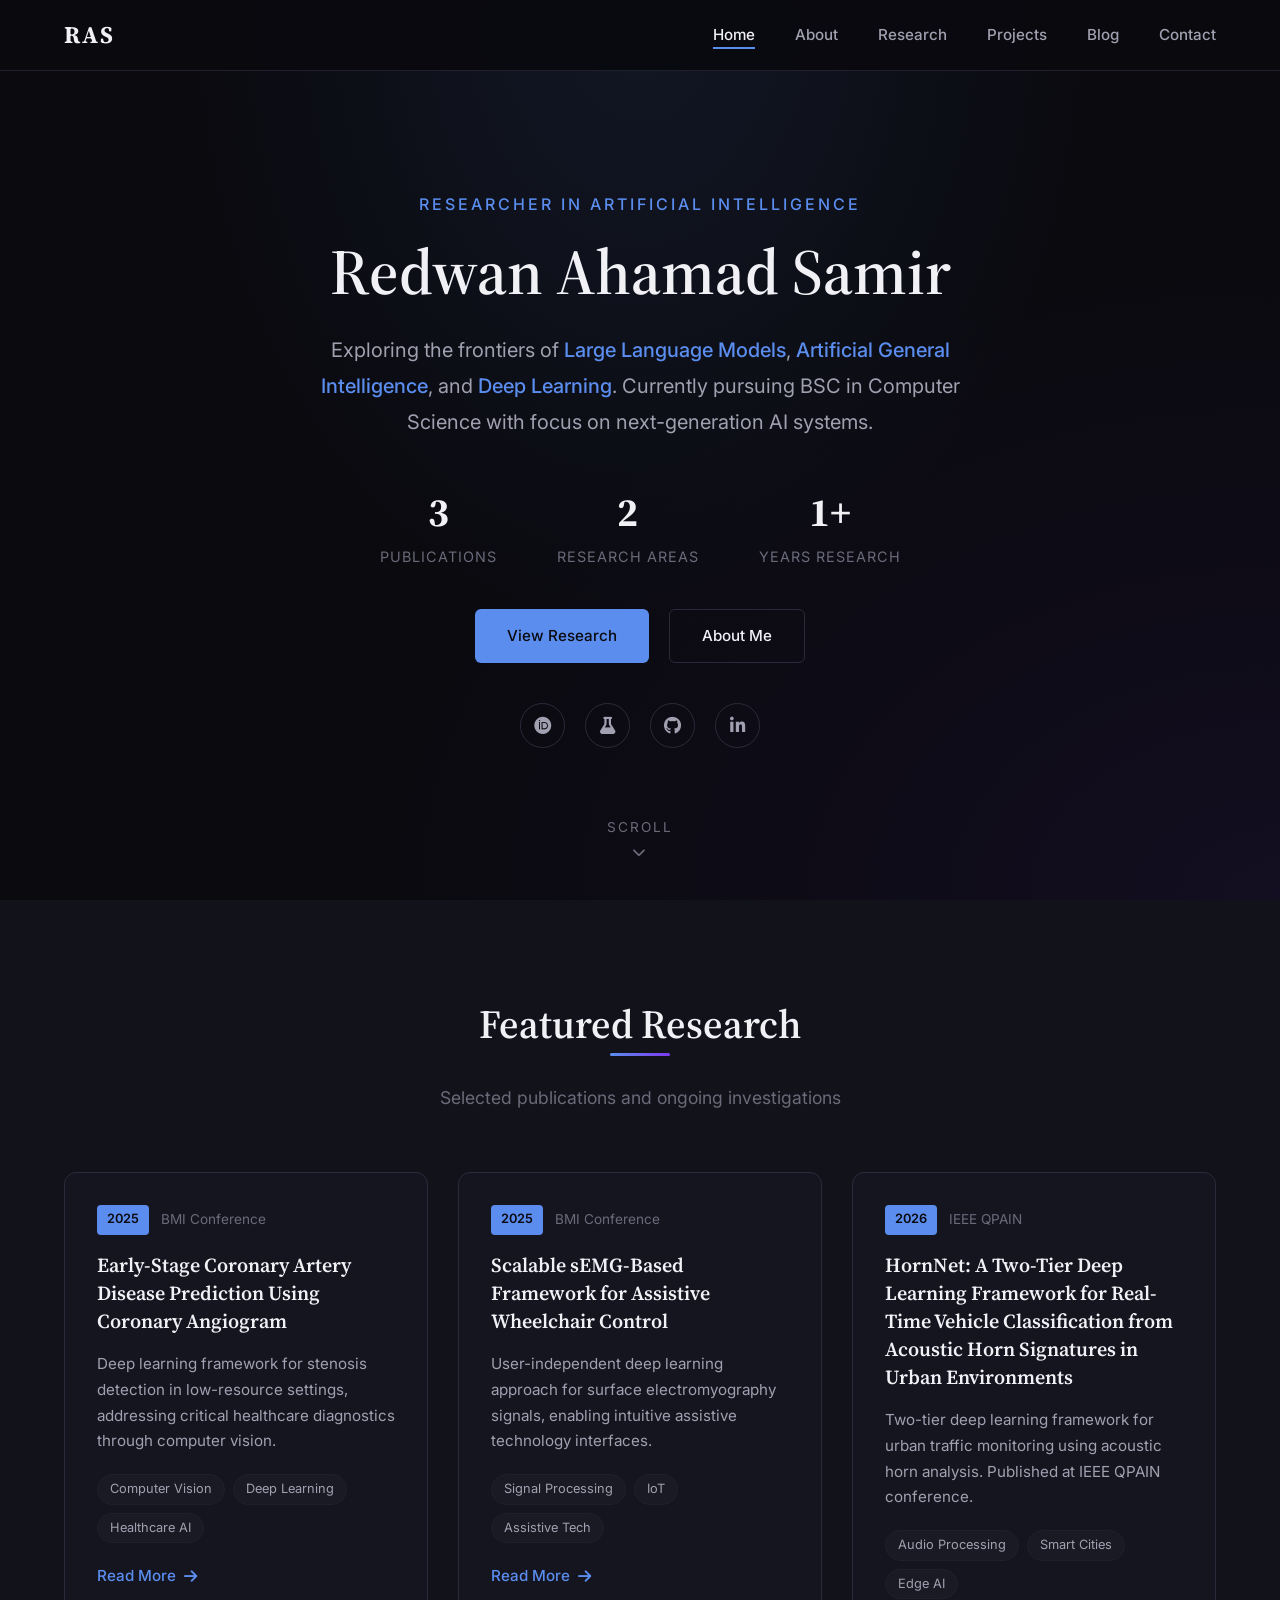
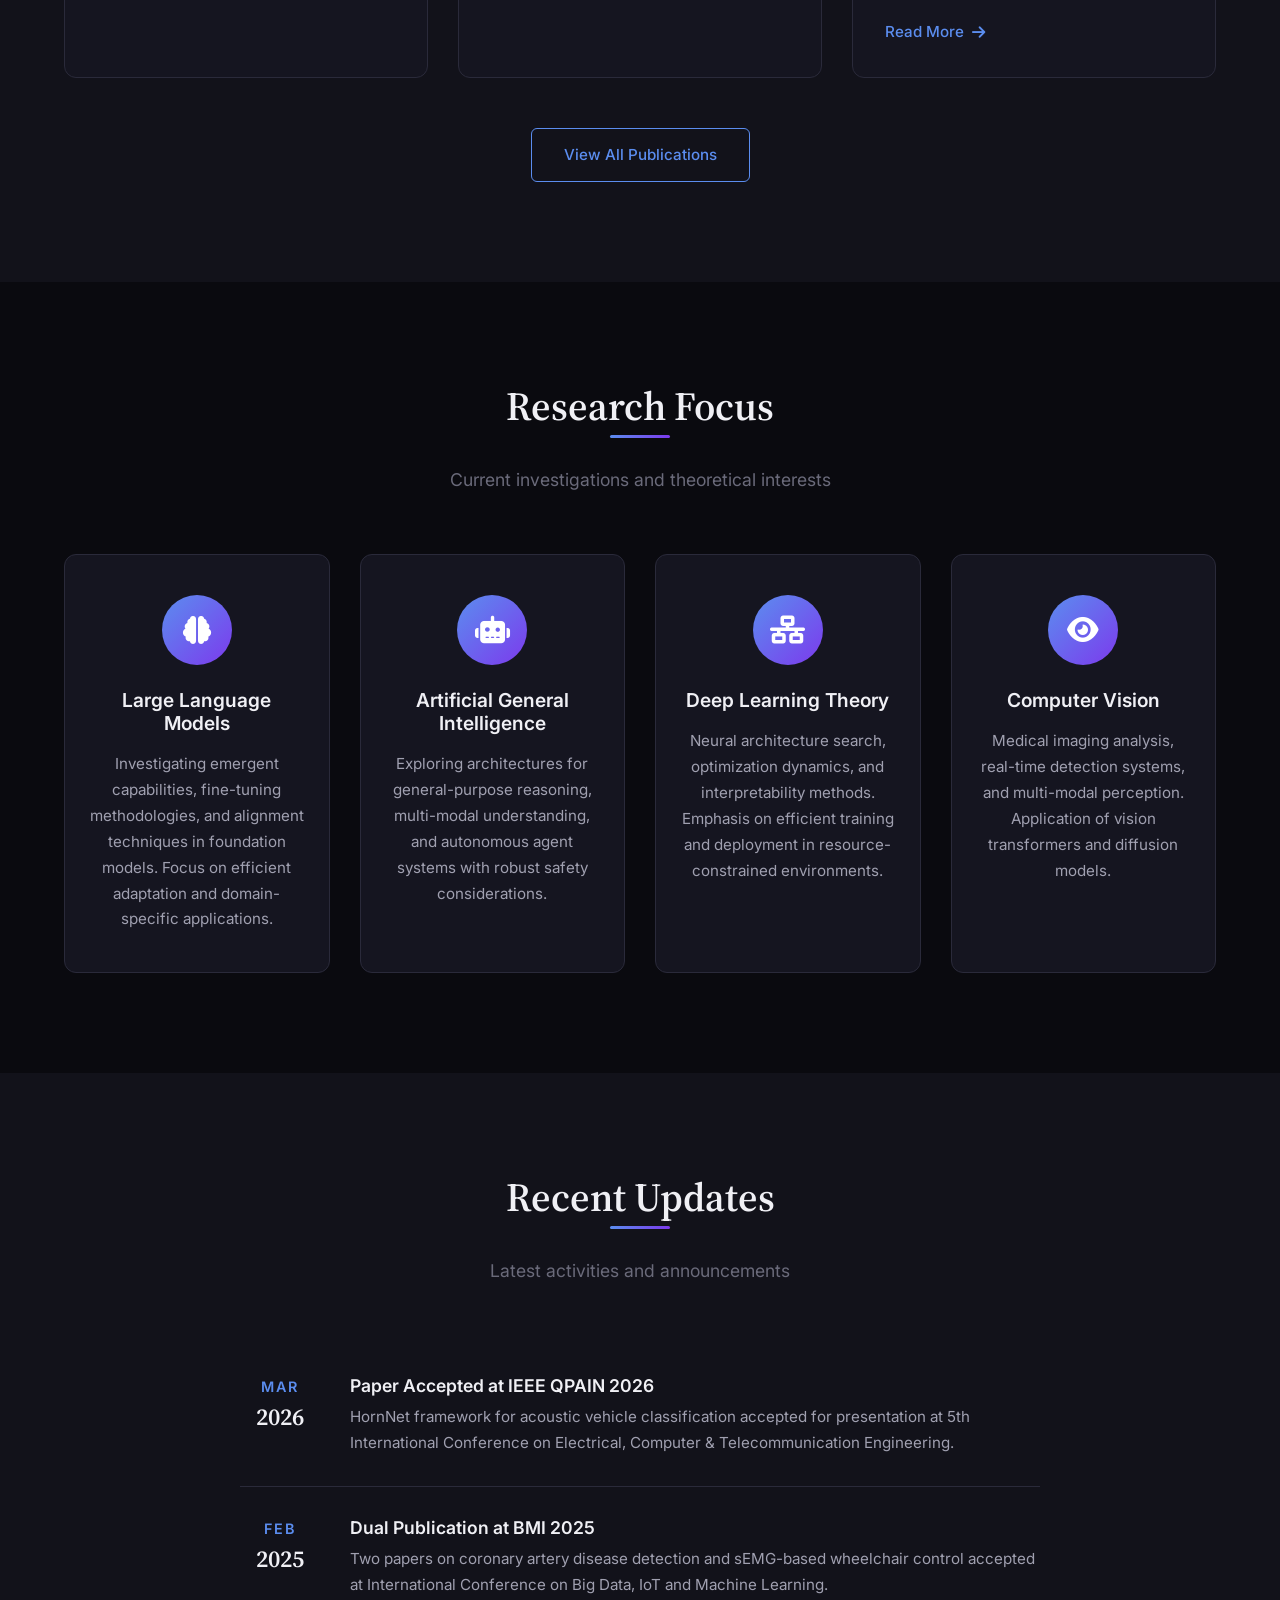
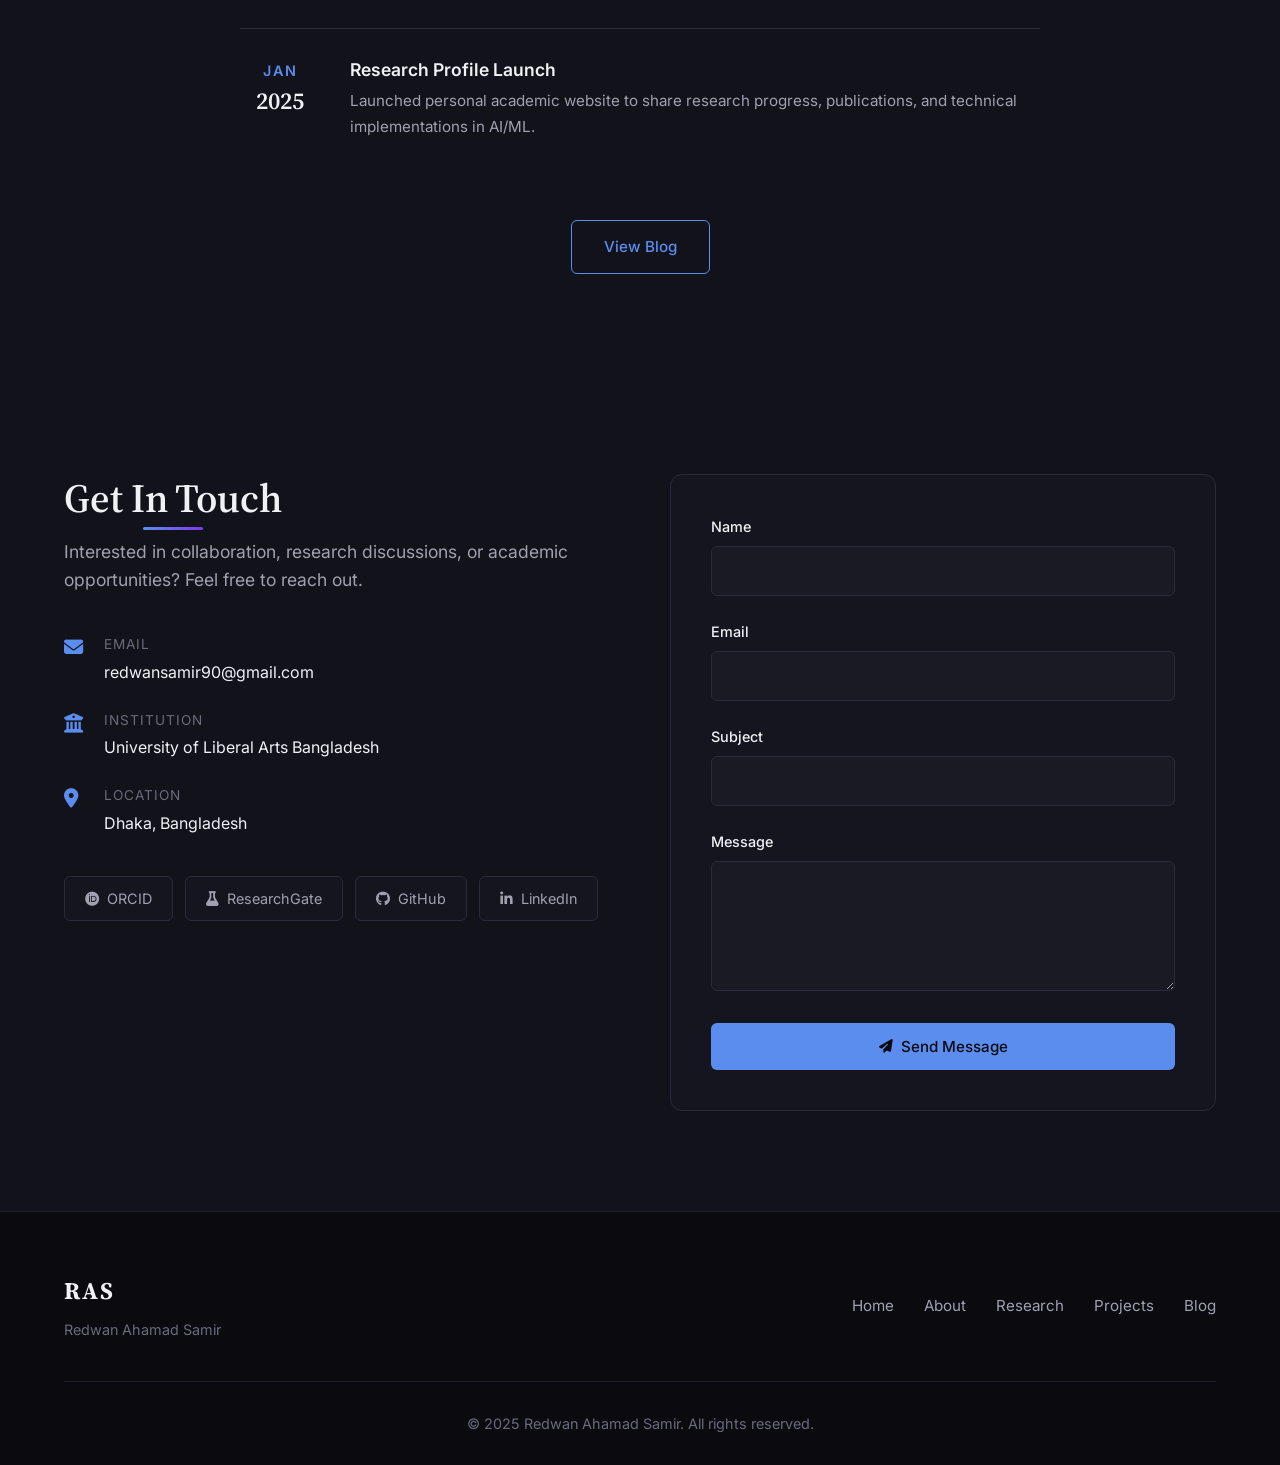
==== index.html @ 5f63c1f9 "Initial website upload" ====
<!DOCTYPE html>
<html lang="en">
<head>
    <meta charset="UTF-8">
    <meta name="viewport" content="width=device-width, initial-scale=1.0">
    <title>Redwan Ahamad Samir | AI Researcher</title>
    <meta name="description" content="Redwan Ahamad Samir - Researcher in LLMs, AGI, and Deep Learning. BSC CSE Student exploring the frontiers of artificial intelligence.">
    <link rel="stylesheet" href="css/styles.css">
    <link rel="preconnect" href="https://fonts.googleapis.com">
    <link rel="preconnect" href="https://fonts.gstatic.com" crossorigin>
    <link href="https://fonts.googleapis.com/css2?family=Inter:wght@300;400;500;600;700&family=Source+Serif+4:ital,wght@0,400;0,600;1,400&display=swap" rel="stylesheet">
    <link rel="stylesheet" href="https://cdnjs.cloudflare.com/ajax/libs/font-awesome/6.4.0/css/all.min.css">
</head>
<body>
    <!-- Navigation -->
    <nav class="navbar">
        <div class="nav-container">
            <a href="index.html" class="nav-logo">RAS</a>
            <ul class="nav-menu">
                <li><a href="index.html" class="nav-link active">Home</a></li>
                <li><a href="about.html" class="nav-link">About</a></li>
                <li><a href="research.html" class="nav-link">Research</a></li>
                <li><a href="projects.html" class="nav-link">Projects</a></li>
                <li><a href="blog.html" class="nav-link">Blog</a></li>
                <li><a href="index.html#contact" class="nav-link">Contact</a></li>
            </ul>
            <div class="hamburger">
                <span class="bar"></span>
                <span class="bar"></span>
                <span class="bar"></span>
            </div>
        </div>
    </nav>

    <!-- Hero Section -->
    <section class="hero">
        <div class="hero-container">
            <div class="hero-content">
                <p class="hero-subtitle">Researcher in Artificial Intelligence</p>
                <h1 class="hero-title">Redwan Ahamad Samir</h1>
                <p class="hero-description">
                    Exploring the frontiers of <span class="highlight">Large Language Models</span>, 
                    <span class="highlight">Artificial General Intelligence</span>, and 
                    <span class="highlight">Deep Learning</span>. Currently pursuing BSC in Computer Science 
                    with focus on next-generation AI systems.
                </p>
                <div class="hero-stats">
                    <div class="stat-item">
                        <span class="stat-number">3</span>
                        <span class="stat-label">Publications</span>
                    </div>
                    <div class="stat-item">
                        <span class="stat-number">2</span>
                        <span class="stat-label">Research Areas</span>
                    </div>
                    <div class="stat-item">
                        <span class="stat-number">1+</span>
                        <span class="stat-label">Years Research</span>
                    </div>
                </div>
                <div class="hero-actions">
                    <a href="research.html" class="btn btn-primary">View Research</a>
                    <a href="about.html" class="btn btn-secondary">About Me</a>
                </div>
                <div class="hero-social">
                    <a href="https://orcid.org/0009-0008-3446-0845" target="_blank" class="social-link" title="ORCID">
                        <i class="fab fa-orcid"></i>
                    </a>
                    <a href="https://www.researchgate.net/profile/Redwan-Samir?ev=hdr_xprf" target="_blank" class="social-link" title="ResearchGate">
                        <i class="fas fa-flask"></i>
                    </a>
                    <a href="https://github.com/samir-cyb" target="_blank" class="social-link" title="GitHub">
                        <i class="fab fa-github"></i>
                    </a>
                    <a href="https://www.linkedin.com/in/ras200/" target="_blank" class="social-link" title="LinkedIn">
                        <i class="fab fa-linkedin-in"></i>
                    </a>
                </div>
            </div>
        </div>
        <div class="hero-scroll">
            <a href="#featured" class="scroll-indicator">
                <span>Scroll</span>
                <i class="fas fa-chevron-down"></i>
            </a>
        </div>
    </section>

    <!-- Featured Research Section -->
    <section id="featured" class="section featured-section">
        <div class="container">
            <div class="section-header">
                <h2 class="section-title">Featured Research</h2>
                <p class="section-subtitle">Selected publications and ongoing investigations</p>
            </div>
            
            <div class="featured-grid">
                <!-- Publication 1 -->
                <article class="featured-card">
                    <div class="featured-meta">
                        <span class="featured-year">2025</span>
                        <span class="featured-venue">BMI Conference</span>
                    </div>
                    <h3 class="featured-title">Early-Stage Coronary Artery Disease Prediction Using Coronary Angiogram</h3>
                    <p class="featured-excerpt">
                        Deep learning framework for stenosis detection in low-resource settings, 
                        addressing critical healthcare diagnostics through computer vision.
                    </p>
                    <div class="featured-tags">
                        <span class="tag">Computer Vision</span>
                        <span class="tag">Deep Learning</span>
                        <span class="tag">Healthcare AI</span>
                    </div>
                    <a href="research.html#paper1" class="featured-link">Read More <i class="fas fa-arrow-right"></i></a>
                </article>

                <!-- Publication 2 -->
                <article class="featured-card">
                    <div class="featured-meta">
                        <span class="featured-year">2025</span>
                        <span class="featured-venue">BMI Conference</span>
                    </div>
                    <h3 class="featured-title">Scalable sEMG-Based Framework for Assistive Wheelchair Control</h3>
                    <p class="featured-excerpt">
                        User-independent deep learning approach for surface electromyography signals, 
                        enabling intuitive assistive technology interfaces.
                    </p>
                    <div class="featured-tags">
                        <span class="tag">Signal Processing</span>
                        <span class="tag">IoT</span>
                        <span class="tag">Assistive Tech</span>
                    </div>
                    <a href="research.html#paper2" class="featured-link">Read More <i class="fas fa-arrow-right"></i></a>
                </article>

                <!-- Publication 3 -->
                <article class="featured-card">
                    <div class="featured-meta">
                        <span class="featured-year">2026</span>
                        <span class="featured-venue">IEEE QPAIN</span>
                    </div>
                    <h3 class="featured-title">HornNet: A Two-Tier Deep Learning Framework for Real-Time Vehicle Classification from Acoustic Horn Signatures in Urban Environments</h3>
                    <p class="featured-excerpt">
                        Two-tier deep learning framework for urban traffic monitoring using acoustic horn analysis. 
                        Published at IEEE QPAIN conference.
                    </p>
                    <div class="featured-tags">
                        <span class="tag">Audio Processing</span>
                        <span class="tag">Smart Cities</span>
                        <span class="tag">Edge AI</span>
                    </div>
                    <a href="research.html#paper3" class="featured-link">Read More <i class="fas fa-arrow-right"></i></a>
                </article>
            </div>

            <div class="section-footer">
                <a href="research.html" class="btn btn-outline">View All Publications</a>
            </div>
        </div>
    </section>

    <!-- Research Focus Section -->
    <section class="section focus-section">
        <div class="container">
            <div class="section-header">
                <h2 class="section-title">Research Focus</h2>
                <p class="section-subtitle">Current investigations and theoretical interests</p>
            </div>

            <div class="focus-grid">
                <div class="focus-card">
                    <div class="focus-icon">
                        <i class="fas fa-brain"></i>
                    </div>
                    <h3>Large Language Models</h3>
                    <p>Investigating emergent capabilities, fine-tuning methodologies, and alignment techniques in foundation models. Focus on efficient adaptation and domain-specific applications.</p>
                </div>

                <div class="focus-card">
                    <div class="focus-icon">
                        <i class="fas fa-robot"></i>
                    </div>
                    <h3>Artificial General Intelligence</h3>
                    <p>Exploring architectures for general-purpose reasoning, multi-modal understanding, and autonomous agent systems with robust safety considerations.</p>
                </div>

                <div class="focus-card">
                    <div class="focus-icon">
                        <i class="fas fa-network-wired"></i>
                    </div>
                    <h3>Deep Learning Theory</h3>
                    <p>Neural architecture search, optimization dynamics, and interpretability methods. Emphasis on efficient training and deployment in resource-constrained environments.</p>
                </div>

                <div class="focus-card">
                    <div class="focus-icon">
                        <i class="fas fa-eye"></i>
                    </div>
                    <h3>Computer Vision</h3>
                    <p>Medical imaging analysis, real-time detection systems, and multi-modal perception. Application of vision transformers and diffusion models.</p>
                </div>
            </div>
        </div>
    </section>

    <!-- Recent Updates Section -->
    <section class="section updates-section">
        <div class="container">
            <div class="section-header">
                <h2 class="section-title">Recent Updates</h2>
                <p class="section-subtitle">Latest activities and announcements</p>
            </div>

            <div class="updates-list">
                <div class="update-item">
                    <div class="update-date">
                        <span class="date-month">MAR</span>
                        <span class="date-day">2026</span>
                    </div>
                    <div class="update-content">
                        <h4>Paper Accepted at IEEE QPAIN 2026</h4>
                        <p>HornNet framework for acoustic vehicle classification accepted for presentation at 5th International Conference on Electrical, Computer & Telecommunication Engineering.</p>
                    </div>
                </div>

                <div class="update-item">
                    <div class="update-date">
                        <span class="date-month">FEB</span>
                        <span class="date-day">2025</span>
                    </div>
                    <div class="update-content">
                        <h4>Dual Publication at BMI 2025</h4>
                        <p>Two papers on coronary artery disease detection and sEMG-based wheelchair control accepted at International Conference on Big Data, IoT and Machine Learning.</p>
                    </div>
                </div>

                <div class="update-item">
                    <div class="update-date">
                        <span class="date-month">JAN</span>
                        <span class="date-day">2025</span>
                    </div>
                    <div class="update-content">
                        <h4>Research Profile Launch</h4>
                        <p>Launched personal academic website to share research progress, publications, and technical implementations in AI/ML.</p>
                    </div>
                </div>
            </div>

            <div class="section-footer">
                <a href="blog.html" class="btn btn-outline">View Blog</a>
            </div>
        </div>
    </section>

    <!-- Contact Section -->
    <section id="contact" class="section contact-section">
        <div class="container">
            <div class="contact-grid">
                <div class="contact-info">
                    <h2 class="section-title">Get In Touch</h2>
                    <p class="contact-description">
                        Interested in collaboration, research discussions, or academic opportunities? 
                        Feel free to reach out.
                    </p>
                    
                    <div class="contact-details">
                        <div class="contact-item">
                            <i class="fas fa-envelope"></i>
                            <div>
                                <span class="contact-label">Email</span>
                                <a href="mailto:redwansamir90@gmail.com">redwansamir90@gmail.com</a>
                            </div>
                        </div>
                        <div class="contact-item">
                            <i class="fas fa-university"></i>
                            <div>
                                <span class="contact-label">Institution</span>
                                <span>University of Liberal Arts Bangladesh</span>
                            </div>
                        </div>
                        <div class="contact-item">
                            <i class="fas fa-map-marker-alt"></i>
                            <div>
                                <span class="contact-label">Location</span>
                                <span>Dhaka, Bangladesh</span>
                            </div>
                        </div>
                    </div>

                    <div class="contact-social">
                        <a href="https://orcid.org/0009-0008-3446-0845" target="_blank" class="social-btn">
                            <i class="fab fa-orcid"></i> ORCID
                        </a>
                        <a href="https://www.researchgate.net/profile/Redwan-Samir?ev=hdr_xprf" target="_blank" class="social-btn">
                            <i class="fas fa-flask"></i> ResearchGate
                        </a>
                        <a href="https://github.com/samir-cyb" target="_blank" class="social-btn">
                            <i class="fab fa-github"></i> GitHub
                        </a>
                        <a href="https://www.linkedin.com/in/ras200/" target="_blank" class="social-btn">
                            <i class="fab fa-linkedin-in"></i> LinkedIn
                        </a>
                    </div>
                </div>

                <div class="contact-form-wrapper">
                    <form class="contact-form" id="contactForm" action="https://formspree.io/f/xbdzokbl" method="POST">
                    <div class="form-group">
                        <label for="name">Name</label>
                        <input type="text" id="name" name="name" required>
                    </div>
                    <div class="form-group">
                        <label for="email">Email</label>
                        <input type="email" id="email" name="email" required>
                    </div>
                    <div class="form-group">
                        <label for="subject">Subject</label>
                        <input type="text" id="subject" name="subject" required>
                    </div>
                    <div class="form-group">
                        <label for="message">Message</label>
                        <textarea id="message" name="message" rows="5" required></textarea>
                    </div>
                    <!-- Hidden field for redirect after submission -->
                    <input type="hidden" name="_next" value="https://samir-cyb.github.io/thanks.html">
                    <!-- Hidden field to prevent spam -->
                    <input type="text" name="_gotcha" style="display:none">
                    <button type="submit" class="btn btn-primary btn-full">
                        <i class="fas fa-paper-plane"></i> Send Message
                    </button>
                </form>
                </div>
            </div>
        </div>
    </section>

    <!-- Footer -->
    <footer class="footer">
        <div class="container">
            <div class="footer-content">
                <div class="footer-brand">
                    <span class="footer-logo">RAS</span>
                    <p>Redwan Ahamad Samir</p>
                </div>
                <div class="footer-links">
                    <a href="index.html">Home</a>
                    <a href="about.html">About</a>
                    <a href="research.html">Research</a>
                    <a href="projects.html">Projects</a>
                    <a href="blog.html">Blog</a>
                </div>
            </div>
            <div class="footer-bottom">
                <p>&copy; 2025 Redwan Ahamad Samir. All rights reserved.</p>
            </div>
        </div>
    </footer>

    <script src="js/main.js"></script>
</body>
</html>
---- css/styles.css ----
/* ============================================
   Redwan Ahamad Samir - Research Profile
   Dark Academic Theme
   ============================================ */

/* CSS Variables */
:root {
    /* Colors - Dark Academic Theme */
    --bg-primary: #0a0a0f;
    --bg-secondary: #12121a;
    --bg-tertiary: #1a1a25;
    --bg-card: #151520;
    
    --text-primary: #f0f0f5;
    --text-secondary: #a0a0b0;
    --text-muted: #6a6a7a;
    
    --accent-primary: #5b8def;
    --accent-secondary: #7c3aed;
    --accent-gold: #d4af37;
    
    --border-color: #2a2a3a;
    --border-light: #1f1f2e;
    
    /* Typography */
    --font-primary: 'Inter', -apple-system, BlinkMacSystemFont, sans-serif;
    --font-serif: 'Source Serif 4', Georgia, serif;
    
    /* Spacing */
    --section-padding: 100px;
    --container-max: 1200px;
    
    /* Transitions */
    --transition-fast: 0.2s ease;
    --transition-base: 0.3s ease;
    --transition-slow: 0.5s ease;
    
    /* Shadows */
    --shadow-sm: 0 2px 8px rgba(0, 0, 0, 0.3);
    --shadow-md: 0 4px 20px rgba(0, 0, 0, 0.4);
    --shadow-lg: 0 8px 40px rgba(0, 0, 0, 0.5);
}

/* Reset & Base */
*, *::before, *::after {
    margin: 0;
    padding: 0;
    box-sizing: border-box;
}

html {
    scroll-behavior: smooth;
    font-size: 16px;
}

body {
    font-family: var(--font-primary);
    background-color: var(--bg-primary);
    color: var(--text-primary);
    line-height: 1.6;
    overflow-x: hidden;
    -webkit-font-smoothing: antialiased;
    -moz-osx-font-smoothing: grayscale;
}

img {
    max-width: 100%;
    height: auto;
    display: block;
}

a {
    color: var(--accent-primary);
    text-decoration: none;
    transition: color var(--transition-base);
}

a:hover {
    color: var(--text-primary);
}

/* Typography */
h1, h2, h3, h4, h5, h6 {
    font-weight: 600;
    line-height: 1.2;
    color: var(--text-primary);
}

h1 { font-size: clamp(2rem, 5vw, 3.5rem); }
h2 { font-size: clamp(1.5rem, 3vw, 2.5rem); }
h3 { font-size: clamp(1.25rem, 2vw, 1.5rem); }

p {
    color: var(--text-secondary);
}

.lead {
    font-size: 1.25rem;
    color: var(--text-primary);
    line-height: 1.7;
}

/* Layout */
.container {
    max-width: var(--container-max);
    margin: 0 auto;
    padding: 0 24px;
}

.section {
    padding: var(--section-padding) 0;
}

.section-header {
    text-align: center;
    margin-bottom: 60px;
}

.section-title {
    font-family: var(--font-serif);
    font-size: clamp(1.75rem, 4vw, 2.5rem);
    margin-bottom: 16px;
    position: relative;
    display: inline-block;
}

.section-title::after {
    content: '';
    position: absolute;
    bottom: -8px;
    left: 50%;
    transform: translateX(-50%);
    width: 60px;
    height: 3px;
    background: linear-gradient(90deg, var(--accent-primary), var(--accent-secondary));
    border-radius: 2px;
}

.section-subtitle {
    color: var(--text-muted);
    font-size: 1.1rem;
    max-width: 600px;
    margin: 20px auto 0;
}

/* Navigation */
.navbar {
    position: fixed;
    top: 0;
    left: 0;
    width: 100%;
    z-index: 1000;
    background: rgba(10, 10, 15, 0.95);
    backdrop-filter: blur(20px);
    border-bottom: 1px solid var(--border-light);
}

.nav-container {
    max-width: var(--container-max);
    margin: 0 auto;
    padding: 0 24px;
    display: flex;
    justify-content: space-between;
    align-items: center;
    height: 70px;
}

.nav-logo {
    font-size: 1.5rem;
    font-weight: 700;
    color: var(--text-primary);
    letter-spacing: 2px;
    font-family: var(--font-serif);
}

.nav-menu {
    display: flex;
    list-style: none;
    gap: 40px;
}

.nav-link {
    color: var(--text-secondary);
    font-weight: 500;
    font-size: 0.95rem;
    position: relative;
    padding: 5px 0;
    transition: color var(--transition-base);
}

.nav-link::after {
    content: '';
    position: absolute;
    bottom: 0;
    left: 0;
    width: 0;
    height: 2px;
    background: var(--accent-primary);
    transition: width var(--transition-base);
}

.nav-link:hover,
.nav-link.active {
    color: var(--text-primary);
}

.nav-link:hover::after,
.nav-link.active::after {
    width: 100%;
}

/* Mobile Menu */
.hamburger {
    display: none;
    flex-direction: column;
    cursor: pointer;
    gap: 5px;
}

.bar {
    width: 25px;
    height: 2px;
    background: var(--text-primary);
    transition: all var(--transition-base);
}

/* Hero Section */
.hero {
    min-height: 100vh;
    display: flex;
    flex-direction: column;
    justify-content: center;
    align-items: center;
    position: relative;
    padding: 120px 24px 80px;
    background: 
        radial-gradient(ellipse at top, rgba(91, 141, 239, 0.1) 0%, transparent 50%),
        radial-gradient(ellipse at bottom right, rgba(124, 58, 237, 0.08) 0%, transparent 50%),
        var(--bg-primary);
}

.hero-container {
    max-width: 900px;
    text-align: center;
}

.hero-subtitle {
    color: var(--accent-primary);
    font-weight: 500;
    font-size: 1rem;
    letter-spacing: 3px;
    text-transform: uppercase;
    margin-bottom: 20px;
}

.hero-title {
    font-family: var(--font-serif);
    font-size: clamp(2.5rem, 6vw, 4rem);
    font-weight: 600;
    margin-bottom: 24px;
    line-height: 1.1;
}

.hero-description {
    font-size: 1.25rem;
    color: var(--text-secondary);
    max-width: 700px;
    margin: 0 auto 40px;
    line-height: 1.8;
}

.highlight {
    color: var(--accent-primary);
    font-weight: 500;
}

.hero-stats {
    display: flex;
    justify-content: center;
    gap: 60px;
    margin-bottom: 40px;
}

.stat-item {
    text-align: center;
}

.stat-number {
    display: block;
    font-size: 2.5rem;
    font-weight: 700;
    color: var(--text-primary);
    font-family: var(--font-serif);
}

.stat-label {
    color: var(--text-muted);
    font-size: 0.9rem;
    text-transform: uppercase;
    letter-spacing: 1px;
}

.hero-actions {
    display: flex;
    gap: 20px;
    justify-content: center;
    margin-bottom: 40px;
}

.hero-social {
    display: flex;
    gap: 20px;
    justify-content: center;
}

.social-link {
    width: 45px;
    height: 45px;
    border-radius: 50%;
    border: 1px solid var(--border-color);
    display: flex;
    align-items: center;
    justify-content: center;
    color: var(--text-secondary);
    font-size: 1.1rem;
    transition: all var(--transition-base);
}

.social-link:hover {
    background: var(--accent-primary);
    border-color: var(--accent-primary);
    color: var(--bg-primary);
    transform: translateY(-3px);
}

.hero-scroll {
    position: absolute;
    bottom: 40px;
    left: 50%;
    transform: translateX(-50%);
}

.scroll-indicator {
    display: flex;
    flex-direction: column;
    align-items: center;
    gap: 8px;
    color: var(--text-muted);
    font-size: 0.85rem;
    letter-spacing: 2px;
    text-transform: uppercase;
    transition: color var(--transition-base);
}

.scroll-indicator:hover {
    color: var(--accent-primary);
}

.scroll-indicator i {
    animation: bounce 2s infinite;
}

@keyframes bounce {
    0%, 20%, 50%, 80%, 100% { transform: translateY(0); }
    40% { transform: translateY(-10px); }
    60% { transform: translateY(-5px); }
}

/* Buttons */
.btn {
    display: inline-flex;
    align-items: center;
    gap: 8px;
    padding: 14px 32px;
    font-size: 0.95rem;
    font-weight: 500;
    border-radius: 6px;
    border: none;
    cursor: pointer;
    transition: all var(--transition-base);
    font-family: var(--font-primary);
}

.btn-primary {
    background: var(--accent-primary);
    color: var(--bg-primary);
}

.btn-primary:hover {
    background: #4a7de0;
    transform: translateY(-2px);
    box-shadow: 0 10px 30px rgba(91, 141, 239, 0.3);
}

.btn-secondary {
    background: transparent;
    color: var(--text-primary);
    border: 1px solid var(--border-color);
}

.btn-secondary:hover {
    background: var(--bg-tertiary);
    border-color: var(--accent-primary);
}

.btn-outline {
    background: transparent;
    color: var(--accent-primary);
    border: 1px solid var(--accent-primary);
}

.btn-outline:hover {
    background: var(--accent-primary);
    color: var(--bg-primary);
}

.btn-sm {
    padding: 8px 16px;
    font-size: 0.85rem;
}

.btn-full {
    width: 100%;
    justify-content: center;
}

/* Featured Section */
.featured-section {
    background: var(--bg-secondary);
}

.featured-grid {
    display: grid;
    grid-template-columns: repeat(auto-fit, minmax(350px, 1fr));
    gap: 30px;
}

.featured-card {
    background: var(--bg-card);
    border: 1px solid var(--border-color);
    border-radius: 12px;
    padding: 32px;
    transition: all var(--transition-base);
    position: relative;
    overflow: hidden;
}

.featured-card::before {
    content: '';
    position: absolute;
    top: 0;
    left: 0;
    width: 100%;
    height: 3px;
    background: linear-gradient(90deg, var(--accent-primary), var(--accent-secondary));
    transform: scaleX(0);
    transition: transform var(--transition-base);
}

.featured-card:hover {
    transform: translateY(-5px);
    border-color: var(--accent-primary);
    box-shadow: var(--shadow-lg);
}

.featured-card:hover::before {
    transform: scaleX(1);
}

.featured-meta {
    display: flex;
    gap: 12px;
    margin-bottom: 16px;
}

.featured-year {
    background: var(--accent-primary);
    color: var(--bg-primary);
    padding: 4px 10px;
    border-radius: 4px;
    font-size: 0.8rem;
    font-weight: 600;
}

.featured-venue {
    color: var(--text-muted);
    font-size: 0.85rem;
    padding: 4px 0;
}

.featured-title {
    font-family: var(--font-serif);
    font-size: 1.25rem;
    margin-bottom: 16px;
    line-height: 1.4;
}

.featured-excerpt {
    color: var(--text-secondary);
    font-size: 0.95rem;
    line-height: 1.7;
    margin-bottom: 20px;
}

.featured-tags {
    display: flex;
    flex-wrap: wrap;
    gap: 8px;
    margin-bottom: 20px;
}

.tag {
    background: var(--bg-tertiary);
    color: var(--text-secondary);
    padding: 4px 12px;
    border-radius: 20px;
    font-size: 0.8rem;
    border: 1px solid var(--border-light);
}

.featured-link {
    display: inline-flex;
    align-items: center;
    gap: 8px;
    color: var(--accent-primary);
    font-weight: 500;
    font-size: 0.95rem;
}

.featured-link:hover {
    gap: 12px;
}

.section-footer {
    text-align: center;
    margin-top: 50px;
}

/* Focus Section */
.focus-grid {
    display: grid;
    grid-template-columns: repeat(auto-fit, minmax(250px, 1fr));
    gap: 30px;
}

.focus-card {
    text-align: center;
    padding: 40px 24px;
    background: var(--bg-card);
    border: 1px solid var(--border-color);
    border-radius: 12px;
    transition: all var(--transition-base);
}

.focus-card:hover {
    border-color: var(--accent-primary);
    transform: translateY(-5px);
}

.focus-icon {
    width: 70px;
    height: 70px;
    margin: 0 auto 24px;
    background: linear-gradient(135deg, var(--accent-primary), var(--accent-secondary));
    border-radius: 50%;
    display: flex;
    align-items: center;
    justify-content: center;
    font-size: 1.75rem;
    color: white;
}

.focus-card h3 {
    margin-bottom: 16px;
    font-size: 1.2rem;
}

.focus-card p {
    font-size: 0.95rem;
    line-height: 1.7;
}

/* Updates Section */
.updates-section {
    background: var(--bg-secondary);
}

.updates-list {
    max-width: 800px;
    margin: 0 auto;
}

.update-item {
    display: flex;
    gap: 30px;
    padding: 30px 0;
    border-bottom: 1px solid var(--border-color);
}

.update-item:last-child {
    border-bottom: none;
}

.update-date {
    flex-shrink: 0;
    width: 80px;
    text-align: center;
}

.date-month {
    display: block;
    color: var(--accent-primary);
    font-weight: 600;
    font-size: 0.9rem;
    letter-spacing: 2px;
}

.date-day {
    display: block;
    font-family: var(--font-serif);
    font-size: 1.5rem;
    font-weight: 600;
    color: var(--text-primary);
}

.update-content h4 {
    margin-bottom: 8px;
    font-size: 1.1rem;
}

.update-content p {
    font-size: 0.95rem;
    line-height: 1.7;
}

/* Contact Section */
.contact-section {
    background: var(--bg-secondary);
}

.contact-grid {
    display: grid;
    grid-template-columns: 1fr 1fr;
    gap: 60px;
}

.contact-description {
    font-size: 1.1rem;
    margin-bottom: 40px;
}

.contact-details {
    margin-bottom: 40px;
}

.contact-item {
    display: flex;
    gap: 16px;
    margin-bottom: 24px;
}

.contact-item i {
    width: 24px;
    color: var(--accent-primary);
    font-size: 1.2rem;
    margin-top: 4px;
}

.contact-label {
    display: block;
    color: var(--text-muted);
    font-size: 0.85rem;
    margin-bottom: 4px;
    text-transform: uppercase;
    letter-spacing: 1px;
}

.contact-item a {
    color: var(--text-primary);
    font-size: 1rem;
}

.contact-item a:hover {
    color: var(--accent-primary);
}

.contact-social {
    display: flex;
    flex-wrap: wrap;
    gap: 12px;
}

.social-btn {
    display: inline-flex;
    align-items: center;
    gap: 8px;
    padding: 10px 20px;
    background: var(--bg-card);
    border: 1px solid var(--border-color);
    border-radius: 6px;
    color: var(--text-secondary);
    font-size: 0.9rem;
    transition: all var(--transition-base);
}

.social-btn:hover {
    background: var(--bg-tertiary);
    border-color: var(--accent-primary);
    color: var(--text-primary);
}

.contact-form-wrapper {
    background: var(--bg-card);
    border: 1px solid var(--border-color);
    border-radius: 12px;
    padding: 40px;
}

.form-group {
    margin-bottom: 24px;
}

.form-group label {
    display: block;
    margin-bottom: 8px;
    color: var(--text-primary);
    font-size: 0.9rem;
    font-weight: 500;
}

.form-group input,
.form-group textarea {
    width: 100%;
    padding: 14px 16px;
    background: var(--bg-tertiary);
    border: 1px solid var(--border-color);
    border-radius: 6px;
    color: var(--text-primary);
    font-family: var(--font-primary);
    font-size: 1rem;
    transition: all var(--transition-base);
}

.form-group input:focus,
.form-group textarea:focus {
    outline: none;
    border-color: var(--accent-primary);
    background: var(--bg-secondary);
}

.form-group textarea {
    resize: vertical;
    min-height: 120px;
}

/* Footer */
.footer {
    background: var(--bg-primary);
    border-top: 1px solid var(--border-light);
    padding: 60px 0 30px;
}

.footer-content {
    display: flex;
    justify-content: space-between;
    align-items: center;
    margin-bottom: 40px;
}

.footer-logo {
    font-family: var(--font-serif);
    font-size: 1.5rem;
    font-weight: 700;
    color: var(--text-primary);
    letter-spacing: 2px;
}

.footer-brand p {
    color: var(--text-muted);
    margin-top: 8px;
    font-size: 0.9rem;
}

.footer-links {
    display: flex;
    gap: 30px;
}

.footer-links a {
    color: var(--text-secondary);
    font-size: 0.95rem;
    transition: color var(--transition-base);
}

.footer-links a:hover {
    color: var(--accent-primary);
}

.footer-bottom {
    text-align: center;
    padding-top: 30px;
    border-top: 1px solid var(--border-light);
}

.footer-bottom p {
    color: var(--text-muted);
    font-size: 0.9rem;
}

/* Page Header (for subpages) */
.page-header {
    padding: 140px 0 60px;
    background: var(--bg-secondary);
    text-align: center;
}

.page-title {
    font-family: var(--font-serif);
    font-size: clamp(2rem, 5vw, 3rem);
    margin-bottom: 16px;
}

.page-subtitle {
    color: var(--text-muted);
    font-size: 1.1rem;
}

/* About Page Specific */
.bio-grid {
    display: grid;
    grid-template-columns: 2fr 1fr;
    gap: 60px;
}

.bio-text p {
    margin-bottom: 20px;
    font-size: 1.05rem;
    line-height: 1.8;
}

.bio-actions {
    margin-top: 40px;
    display: flex;
    gap: 16px;
}

.bio-sidebar {
    display: flex;
    flex-direction: column;
    gap: 30px;
}

.info-card {
    background: var(--bg-card);
    border: 1px solid var(--border-color);
    border-radius: 12px;
    padding: 28px;
}

.info-card h3 {
    font-size: 1.1rem;
    margin-bottom: 20px;
    padding-bottom: 12px;
    border-bottom: 1px solid var(--border-color);
}

.info-list {
    list-style: none;
}

.info-list li {
    display: flex;
    gap: 12px;
    margin-bottom: 16px;
    font-size: 0.95rem;
}

.info-list li i {
    color: var(--accent-primary);
    width: 20px;
    margin-top: 4px;
}

.info-list li strong {
    display: block;
    color: var(--text-primary);
    margin-bottom: 2px;
}

.info-list li span {
    color: var(--text-secondary);
}

.id-list {
    display: flex;
    flex-direction: column;
    gap: 12px;
}

.id-item {
    display: flex;
    align-items: center;
    gap: 12px;
    padding: 12px;
    background: var(--bg-tertiary);
    border-radius: 8px;
    transition: all var(--transition-base);
}

.id-item:hover {
    background: var(--border-color);
}

.id-item i {
    color: var(--accent-primary);
    font-size: 1.2rem;
}

.id-name {
    display: block;
    font-size: 0.8rem;
    color: var(--text-muted);
    text-transform: uppercase;
    letter-spacing: 1px;
}

.id-value {
    display: block;
    color: var(--text-primary);
    font-size: 0.9rem;
    font-weight: 500;
}

/* Timeline */
.timeline {
    position: relative;
    padding-left: 30px;
}

.timeline::before {
    content: '';
    position: absolute;
    left: 0;
    top: 0;
    bottom: 0;
    width: 2px;
    background: var(--border-color);
}

.timeline-item {
    position: relative;
    padding-bottom: 40px;
}

.timeline-marker {
    position: absolute;
    left: -36px;
    top: 4px;
    width: 12px;
    height: 12px;
    background: var(--accent-primary);
    border-radius: 50%;
    border: 3px solid var(--bg-primary);
}

.timeline-header {
    display: flex;
    justify-content: space-between;
    align-items: baseline;
    margin-bottom: 8px;
}

.timeline-header h3 {
    font-size: 1.1rem;
}

.timeline-date {
    color: var(--accent-primary);
    font-size: 0.9rem;
    font-weight: 500;
}

.timeline-institution {
    color: var(--text-muted);
    font-size: 0.95rem;
    margin-bottom: 8px;
}

.timeline-detail {
    color: var(--text-secondary);
    font-size: 0.95rem;
    margin-bottom: 12px;
}

.timeline-meta {
    margin-bottom: 16px;
}

.timeline-courses {
    background: var(--bg-card);
    padding: 20px;
    border-radius: 8px;
    margin-top: 16px;
}

.timeline-courses h4 {
    font-size: 0.9rem;
    margin-bottom: 12px;
    color: var(--text-secondary);
}

.timeline-courses ul {
    list-style: none;
    display: grid;
    grid-template-columns: 1fr 1fr;
    gap: 8px;
}

.timeline-courses li {
    color: var(--text-muted);
    font-size: 0.9rem;
    padding-left: 16px;
    position: relative;
}

.timeline-courses li::before {
    content: '•';
    position: absolute;
    left: 0;
    color: var(--accent-primary);
}

/* Certifications */
.cert-grid {
    display: grid;
    grid-template-columns: repeat(auto-fit, minmax(280px, 1fr));
    gap: 24px;
}

.cert-card {
    background: var(--bg-card);
    border: 1px solid var(--border-color);
    border-radius: 12px;
    padding: 28px;
    text-align: center;
    transition: all var(--transition-base);
}

.cert-card:hover {
    border-color: var(--accent-primary);
    transform: translateY(-3px);
}

.cert-icon {
    width: 60px;
    height: 60px;
    margin: 0 auto 20px;
    background: var(--bg-tertiary);
    border-radius: 50%;
    display: flex;
    align-items: center;
    justify-content: center;
    font-size: 1.5rem;
    color: var(--accent-primary);
}

.cert-card h3 {
    font-size: 1.1rem;
    margin-bottom: 8px;
}

.cert-issuer {
    color: var(--text-muted);
    font-size: 0.9rem;
}

/* Skills */
.skills-grid {
    display: grid;
    grid-template-columns: repeat(auto-fit, minmax(250px, 1fr));
    gap: 40px;
}

.skill-category h3 {
    font-size: 1.1rem;
    margin-bottom: 20px;
    display: flex;
    align-items: center;
    gap: 10px;
}

.skill-category h3 i {
    color: var(--accent-primary);
}

.skill-list {
    list-style: none;
}

.skill-list li {
    padding: 10px 0;
    border-bottom: 1px solid var(--border-color);
    color: var(--text-secondary);
    font-size: 0.95rem;
}

.skill-list li:last-child {
    border-bottom: none;
}

/* Research Page */
.overview-grid {
    display: grid;
    grid-template-columns: repeat(auto-fit, minmax(220px, 1fr));
    gap: 24px;
    margin-bottom: 60px;
}

.overview-card {
    background: var(--bg-card);
    border: 1px solid var(--border-color);
    border-radius: 12px;
    padding: 28px;
    text-align: center;
}

.overview-icon {
    width: 50px;
    height: 50px;
    margin: 0 auto 16px;
    background: linear-gradient(135deg, var(--accent-primary), var(--accent-secondary));
    border-radius: 10px;
    display: flex;
    align-items: center;
    justify-content: center;
    font-size: 1.25rem;
    color: white;
}

.overview-card h3 {
    font-size: 1rem;
    margin-bottom: 8px;
}

.overview-card p {
    font-size: 0.9rem;
    color: var(--text-muted);
}

/* Publications */
.publications-list {
    display: flex;
    flex-direction: column;
    gap: 40px;
}

.publication-card {
    display: grid;
    grid-template-columns: 60px 1fr;
    gap: 30px;
    background: var(--bg-card);
    border: 1px solid var(--border-color);
    border-radius: 12px;
    padding: 40px;
    transition: all var(--transition-base);
}

.publication-card:hover {
    border-color: var(--accent-primary);
}

.pub-number {
    font-family: var(--font-serif);
    font-size: 2rem;
    font-weight: 700;
    color: var(--accent-primary);
    opacity: 0.5;
}

.pub-header {
    margin-bottom: 16px;
}

.pub-meta {
    display: flex;
    gap: 12px;
    margin-bottom: 12px;
}

.pub-year {
    background: var(--accent-primary);
    color: var(--bg-primary);
    padding: 4px 10px;
    border-radius: 4px;
    font-size: 0.8rem;
    font-weight: 600;
}

.pub-venue {
    color: var(--text-muted);
    font-size: 0.85rem;
}

.pub-title {
    font-family: var(--font-serif);
    font-size: 1.3rem;
    line-height: 1.4;
    margin-bottom: 12px;
}

.pub-authors {
    color: var(--text-secondary);
    font-size: 0.95rem;
    margin-bottom: 12px;
}

.author-highlight {
    color: var(--accent-primary);
    font-weight: 500;
}

.pub-venue-full {
    display: flex;
    align-items: center;
    gap: 8px;
    color: var(--text-muted);
    font-size: 0.9rem;
    margin-bottom: 20px;
}

.pub-venue-full i {
    color: var(--accent-primary);
}

.pub-abstract {
    margin-bottom: 24px;
}

.pub-abstract h4 {
    font-size: 0.9rem;
    color: var(--text-secondary);
    margin-bottom: 8px;
    text-transform: uppercase;
    letter-spacing: 1px;
}

.pub-abstract p {
    font-size: 0.95rem;
    line-height: 1.8;
}

.pub-keywords {
    margin-bottom: 24px;
}

.pub-keywords h4 {
    font-size: 0.9rem;
    color: var(--text-secondary);
    margin-bottom: 12px;
    text-transform: uppercase;
    letter-spacing: 1px;
}

.keywords-list {
    display: flex;
    flex-wrap: wrap;
    gap: 8px;
}

.keyword {
    background: var(--bg-tertiary);
    color: var(--text-secondary);
    padding: 6px 14px;
    border-radius: 20px;
    font-size: 0.85rem;
    border: 1px solid var(--border-light);
}

.pub-actions {
    display: flex;
    gap: 12px;
}

/* Current Research */
.current-research {
    background: var(--bg-secondary);
}

.research-projects {
    display: flex;
    flex-direction: column;
    gap: 30px;
}

.research-project {
    background: var(--bg-card);
    border: 1px solid var(--border-color);
    border-radius: 12px;
    padding: 32px;
}

.project-status {
    margin-bottom: 16px;
}

.status-badge {
    display: inline-block;
    padding: 6px 14px;
    border-radius: 20px;
    font-size: 0.8rem;
    font-weight: 500;
    text-transform: uppercase;
    letter-spacing: 1px;
}

.status-badge.active {
    background: rgba(91, 141, 239, 0.2);
    color: var(--accent-primary);
    border: 1px solid var(--accent-primary);
}

.status-badge.planning {
    background: rgba(212, 175, 55, 0.2);
    color: var(--accent-gold);
    border: 1px solid var(--accent-gold);
}

.research-project h3 {
    font-size: 1.25rem;
    margin-bottom: 12px;
}

.project-description {
    margin-bottom: 20px;
    line-height: 1.7;
}

.project-objectives {
    background: var(--bg-tertiary);
    padding: 20px;
    border-radius: 8px;
    margin-bottom: 20px;
}

.project-objectives h4 {
    font-size: 0.9rem;
    color: var(--text-secondary);
    margin-bottom: 12px;
}

.project-objectives ul {
    list-style: none;
}

.project-objectives li {
    padding: 6px 0;
    padding-left: 20px;
    position: relative;
    color: var(--text-secondary);
    font-size: 0.95rem;
}

.project-objectives li::before {
    content: '→';
    position: absolute;
    left: 0;
    color: var(--accent-primary);
}

.project-tags {
    display: flex;
    gap: 8px;
    flex-wrap: wrap;
}

/* CTA Section */
.cta-section {
    text-align: center;
    padding: 80px 0;
}

.cta-content h2 {
    font-family: var(--font-serif);
    font-size: 2rem;
    margin-bottom: 16px;
}

.cta-content p {
    max-width: 600px;
    margin: 0 auto 30px;
    font-size: 1.1rem;
}

/* Projects Page */
.filter-section {
    padding: 40px 0;
    background: var(--bg-secondary);
}

.filter-bar {
    display: flex;
    justify-content: center;
    gap: 12px;
    flex-wrap: wrap;
}

.filter-btn {
    padding: 10px 24px;
    background: transparent;
    border: 1px solid var(--border-color);
    border-radius: 6px;
    color: var(--text-secondary);
    font-family: var(--font-primary);
    font-size: 0.9rem;
    cursor: pointer;
    transition: all var(--transition-base);
}

.filter-btn:hover,
.filter-btn.active {
    background: var(--accent-primary);
    border-color: var(--accent-primary);
    color: var(--bg-primary);
}

.projects-grid {
    display: grid;
    grid-template-columns: repeat(auto-fit, minmax(350px, 1fr));
    gap: 30px;
}

.project-card {
    background: var(--bg-card);
    border: 1px solid var(--border-color);
    border-radius: 12px;
    padding: 32px;
    transition: all var(--transition-base);
}

.project-card:hover {
    border-color: var(--accent-primary);
    transform: translateY(-5px);
}

.project-header {
    display: flex;
    gap: 16px;
    margin-bottom: 20px;
}

.project-icon {
    width: 50px;
    height: 50px;
    background: var(--bg-tertiary);
    border-radius: 10px;
    display: flex;
    align-items: center;
    justify-content: center;
    font-size: 1.25rem;
    color: var(--accent-primary);
    flex-shrink: 0;
}

.project-category {
    color: var(--accent-primary);
    font-size: 0.8rem;
    font-weight: 500;
    text-transform: uppercase;
    letter-spacing: 1px;
    margin-bottom: 4px;
}

.project-title {
    font-size: 1.15rem;
    line-height: 1.3;
}

.project-description {
    color: var(--text-secondary);
    font-size: 0.95rem;
    line-height: 1.7;
    margin-bottom: 20px;
}

.project-tech {
    display: flex;
    flex-wrap: wrap;
    gap: 8px;
    margin-bottom: 20px;
}

.tech-tag {
    background: var(--bg-tertiary);
    color: var(--text-secondary);
    padding: 4px 12px;
    border-radius: 4px;
    font-size: 0.8rem;
    border: 1px solid var(--border-light);
}

.project-features {
    margin-bottom: 24px;
}

.project-features ul {
    list-style: none;
}

.project-features li {
    padding: 6px 0;
    padding-left: 16px;
    position: relative;
    color: var(--text-muted);
    font-size: 0.9rem;
}

.project-features li::before {
    content: '•';
    position: absolute;
    left: 0;
    color: var(--accent-primary);
}

.project-links {
    display: flex;
    gap: 16px;
}

.project-link {
    display: inline-flex;
    align-items: center;
    gap: 6px;
    color: var(--text-secondary);
    font-size: 0.9rem;
    transition: color var(--transition-base);
}

.project-link:hover {
    color: var(--accent-primary);
}

/* Open Source */
.opensource-section {
    background: var(--bg-secondary);
}

.opensource-grid {
    display: grid;
    grid-template-columns: repeat(auto-fit, minmax(300px, 1fr));
    gap: 24px;
}

.opensource-card {
    background: var(--bg-card);
    border: 1px solid var(--border-color);
    border-radius: 12px;
    padding: 28px;
}

.opensource-header {
    display: flex;
    align-items: center;
    gap: 12px;
    margin-bottom: 12px;
}

.opensource-header i {
    font-size: 1.5rem;
    color: var(--text-primary);
}

.opensource-header h3 {
    font-size: 1.1rem;
}

.opensource-card p {
    font-size: 0.95rem;
    margin-bottom: 16px;
}

.opensource-stats {
    display: flex;
    gap: 20px;
    margin-bottom: 16px;
}

.opensource-stats span {
    color: var(--text-muted);
    font-size: 0.9rem;
}

.opensource-stats i {
    margin-right: 4px;
}

.opensource-link {
    color: var(--accent-primary);
    font-weight: 500;
    font-size: 0.9rem;
}

/* Blog Page */
.blog-grid {
    display: grid;
    grid-template-columns: repeat(auto-fit, minmax(320px, 1fr));
    gap: 30px;
}

.blog-card {
    background: var(--bg-card);
    border: 1px solid var(--border-color);
    border-radius: 12px;
    overflow: hidden;
    transition: all var(--transition-base);
}

.blog-card:hover {
    border-color: var(--accent-primary);
    transform: translateY(-5px);
}

.blog-card.featured {
    grid-column: 1 / -1;
    display: grid;
    grid-template-columns: 1fr 2fr;
}

.blog-image {
    height: 200px;
    background: var(--bg-tertiary);
    display: flex;
    align-items: center;
    justify-content: center;
}

.blog-card.featured .blog-image {
    height: auto;
}

.blog-placeholder {
    font-size: 3rem;
    color: var(--accent-primary);
    opacity: 0.5;
}

.blog-content {
    padding: 28px;
}

.blog-meta {
    display: flex;
    gap: 16px;
    margin-bottom: 12px;
    font-size: 0.85rem;
}

.blog-date {
    color: var(--text-muted);
}

.blog-category {
    color: var(--accent-primary);
    font-weight: 500;
}

.blog-title {
    font-family: var(--font-serif);
    font-size: 1.2rem;
    margin-bottom: 12px;
    line-height: 1.4;
}

.blog-title a {
    color: var(--text-primary);
}

.blog-title a:hover {
    color: var(--accent-primary);
}

.blog-excerpt {
    color: var(--text-secondary);
    font-size: 0.95rem;
    line-height: 1.7;
    margin-bottom: 16px;
}

.blog-readmore {
    display: inline-flex;
    align-items: center;
    gap: 8px;
    color: var(--accent-primary);
    font-weight: 500;
    font-size: 0.9rem;
}

.blog-readmore:hover {
    gap: 12px;
}

/* Pagination */
.pagination {
    display: flex;
    justify-content: center;
    gap: 8px;
    margin-top: 50px;
}

.page-btn {
    width: 40px;
    height: 40px;
    display: flex;
    align-items: center;
    justify-content: center;
    background: var(--bg-card);
    border: 1px solid var(--border-color);
    border-radius: 6px;
    color: var(--text-secondary);
    font-size: 0.9rem;
    transition: all var(--transition-base);
}

.page-btn:hover,
.page-btn.active {
    background: var(--accent-primary);
    border-color: var(--accent-primary);
    color: var(--bg-primary);
}

/* Newsletter */
.newsletter-section {
    background: var(--bg-secondary);
}

.newsletter-box {
    max-width: 700px;
    margin: 0 auto;
    background: var(--bg-card);
    border: 1px solid var(--border-color);
    border-radius: 12px;
    padding: 40px;
    display: flex;
    justify-content: space-between;
    align-items: center;
    gap: 40px;
}

.newsletter-content h3 {
    font-size: 1.3rem;
    margin-bottom: 8px;
}

.newsletter-content p {
    color: var(--text-muted);
    font-size: 0.95rem;
}

.newsletter-form {
    display: flex;
    gap: 12px;
    flex: 1;
    max-width: 400px;
}

.newsletter-form input {
    flex: 1;
    padding: 12px 16px;
    background: var(--bg-tertiary);
    border: 1px solid var(--border-color);
    border-radius: 6px;
    color: var(--text-primary);
    font-family: var(--font-primary);
}

.newsletter-form input:focus {
    outline: none;
    border-color: var(--accent-primary);
}

/* Profile Photo Card Styles */
.profile-photo-card {
    background: var(--bg-card);
    border: 1px solid var(--border-color);
    border-radius: 12px;
    overflow: hidden;
    margin-bottom: 30px;
    text-align: center;
}

.photo-container {
    width: 100%;
    aspect-ratio: 1;
    overflow: hidden;
    background: var(--bg-tertiary);
}

.photo-container img {
    width: 100%;
    height: 100%;
    object-fit: cover;
    display: block;
    transition: transform 0.3s ease;
}

.photo-container img:hover {
    transform: scale(1.05);
}

.photo-caption {
    padding: 20px;
    background: var(--bg-card);
    border-top: 1px solid var(--border-color);
}

.photo-caption h3 {
    font-size: 1.1rem;
    margin-bottom: 4px;
    color: var(--text-primary);
}

.photo-caption p {
    font-size: 0.9rem;
    color: var(--text-muted);
    margin: 0;
}

/* Responsive adjustments */
@media (max-width: 992px) {
    .profile-photo-card {
        max-width: 300px;
        margin: 0 auto 30px;
    }
}



/* Ensure buttons with icons are properly aligned */
.btn i {
    font-size: 0.9em;
}

/* Style for button elements (not just links) */
button.btn {
    font-family: var(--font-primary);
    cursor: pointer;
}

button.btn-sm {
    padding: 8px 16px;
    font-size: 0.85rem;
}



/* Responsive Design */
@media (max-width: 992px) {
    :root {
        --section-padding: 80px;
    }
    
    .hero-stats {
        gap: 40px;
    }
    
    .contact-grid,
    .bio-grid {
        grid-template-columns: 1fr;
    }
    
    .bio-sidebar {
        order: -1;
    }
    
    .publication-card {
        grid-template-columns: 1fr;
        gap: 20px;
    }
    
    .pub-number {
        font-size: 1.5rem;
    }
    
    .blog-card.featured {
        grid-template-columns: 1fr;
    }
    
    .blog-card.featured .blog-image {
        height: 200px;
    }
    
    .newsletter-box {
        flex-direction: column;
        text-align: center;
    }
    
    .newsletter-form {
        width: 100%;
    }
}

@media (max-width: 768px) {
    .nav-menu {
        position: fixed;
        left: -100%;
        top: 70px;
        flex-direction: column;
        background: var(--bg-primary);
        width: 100%;
        text-align: center;
        transition: 0.3s;
        padding: 40px 0;
        gap: 20px;
        border-bottom: 1px solid var(--border-color);
    }
    
    .nav-menu.active {
        left: 0;
    }
    
    .hamburger {
        display: flex;
    }
    
    .hero-actions {
        flex-direction: column;
        align-items: center;
    }
    
    .hero-stats {
        flex-direction: column;
        gap: 24px;
    }
    
    .featured-grid,
    .projects-grid {
        grid-template-columns: 1fr;
    }
    
    .footer-content {
        flex-direction: column;
        gap: 30px;
        text-align: center;
    }
    
    .footer-links {
        flex-wrap: wrap;
        justify-content: center;
    }
    
    .filter-bar {
        flex-direction: column;
        align-items: center;
    }
    
    .filter-btn {
        width: 200px;
    }
    
    .timeline-courses ul {
        grid-template-columns: 1fr;
    }
    
    .pub-actions {
        flex-wrap: wrap;
    }
}

@media (max-width: 480px) {
    .container {
        padding: 0 16px;
    }
    
    .hero {
        padding: 100px 16px 60px;
    }
    
    .section {
        padding: 60px 0;
    }
    
    .contact-form-wrapper,
    .publication-card,
    .project-card {
        padding: 24px;
    }
    
    .update-item {
        flex-direction: column;
        gap: 16px;
    }
    
    .update-date {
        display: flex;
        align-items: center;
        gap: 8px;
        width: auto;
    }
    
    .date-month,
    .date-day {
        display: inline;
        font-size: 0.9rem;
    }
}

/* Print Styles */
@media print {
    .navbar,
    .hero-scroll,
    .hero-actions,
    .hero-social,
    .footer,
    .contact-form-wrapper {
        display: none;
    }
    
    body {
        background: white;
        color: black;
    }
    
    .section {
        padding: 40px 0;
    }
}
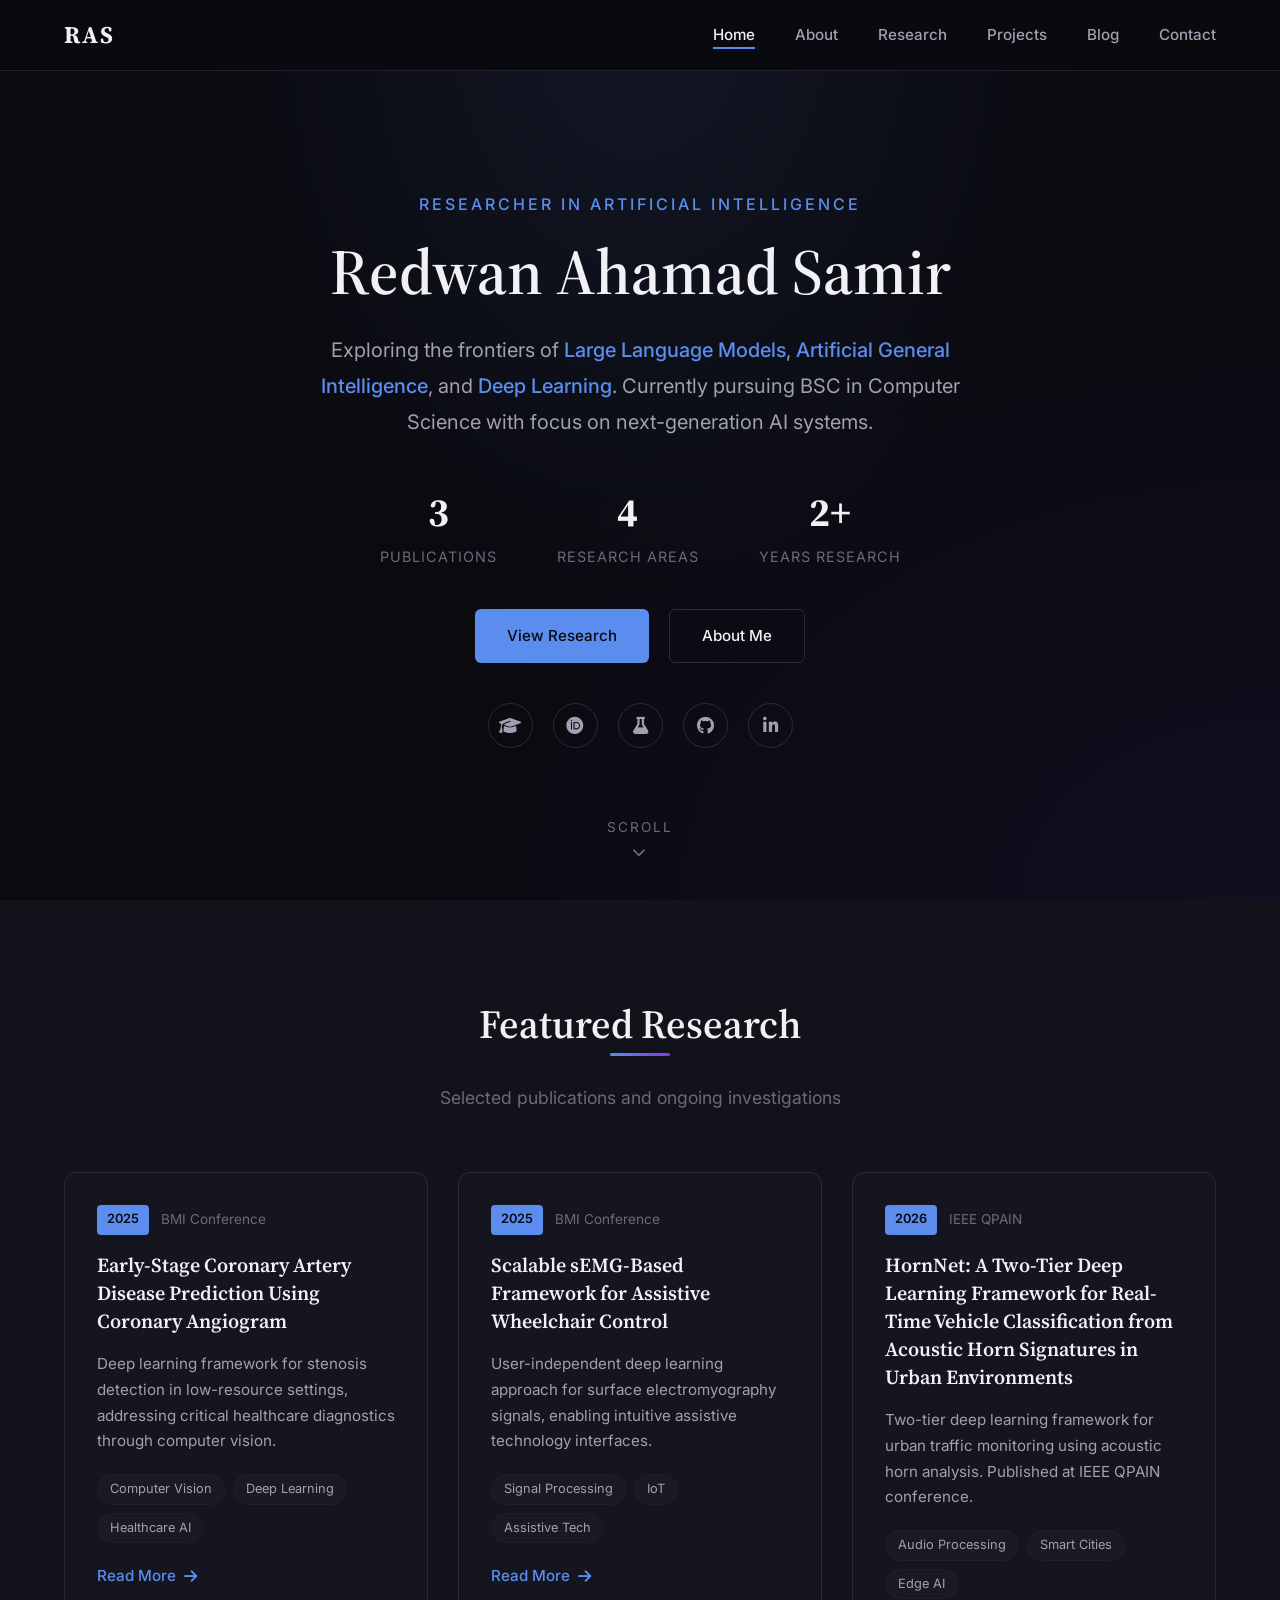
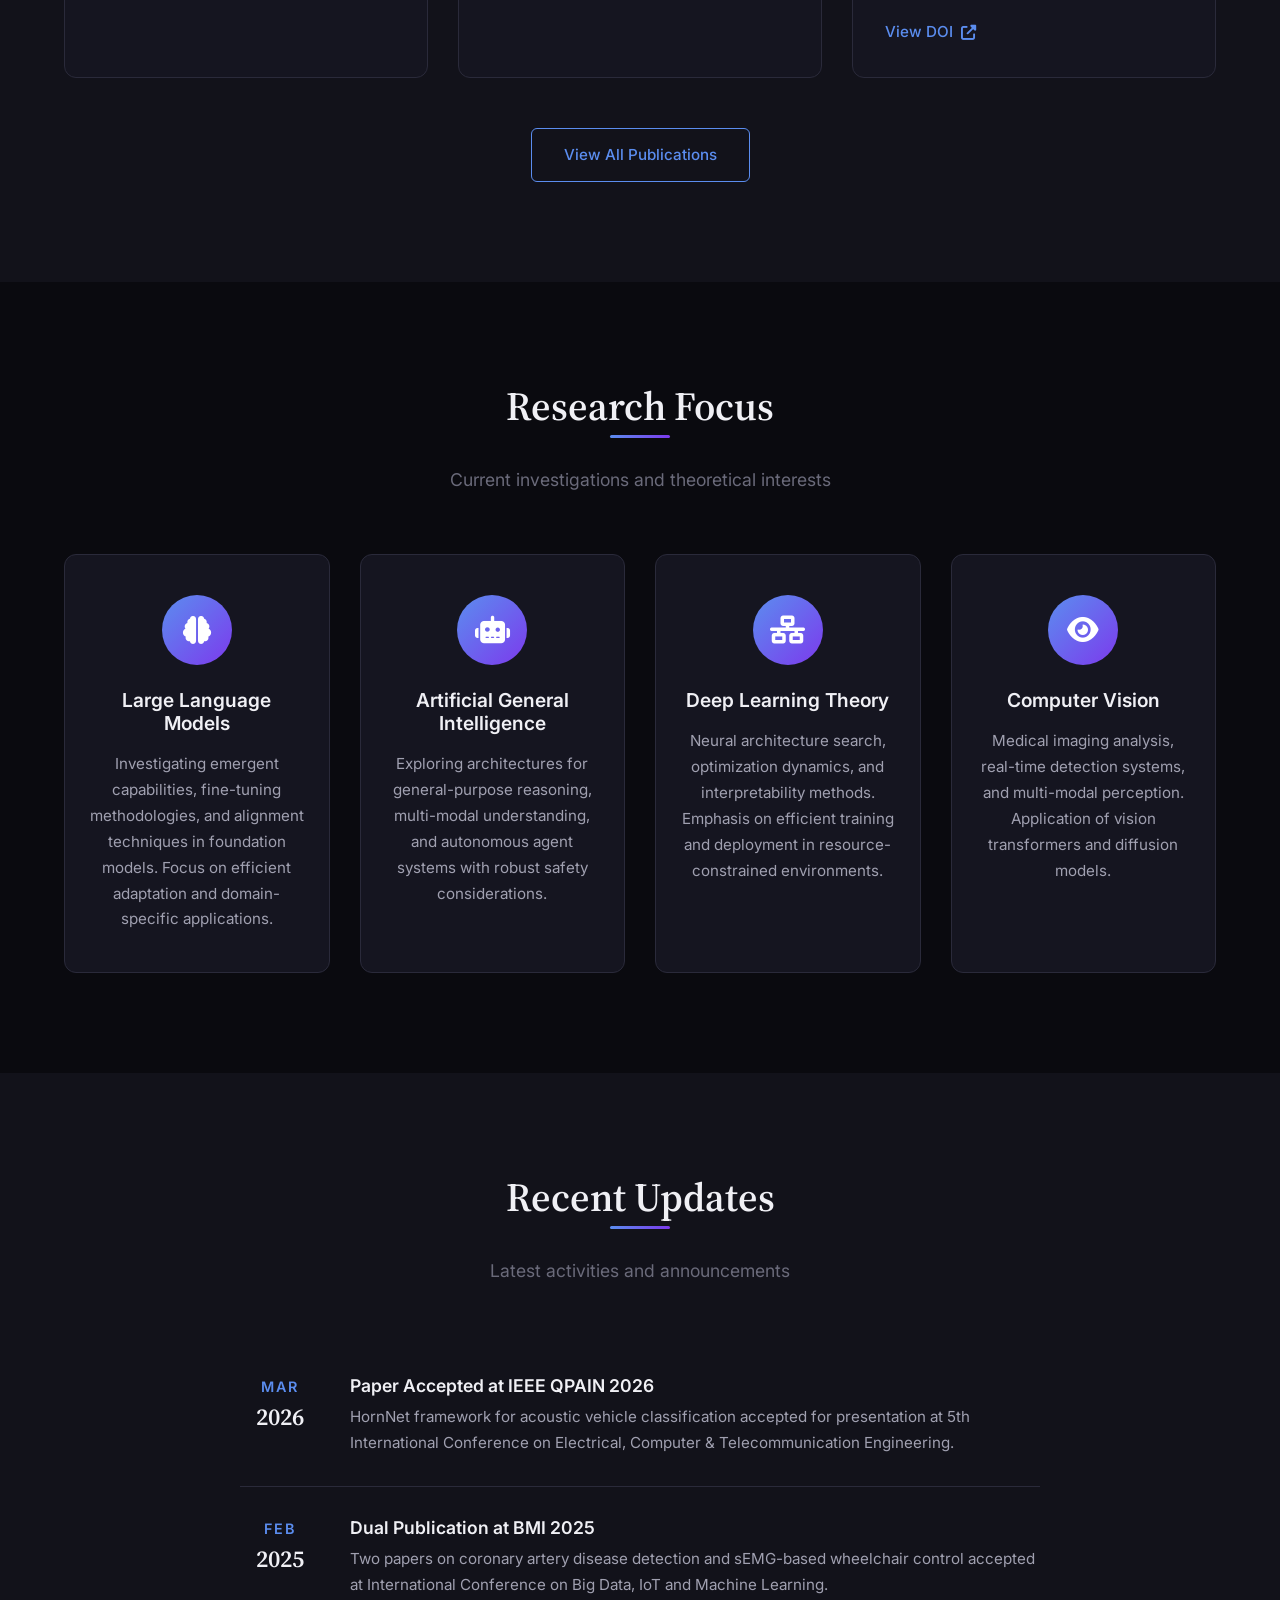
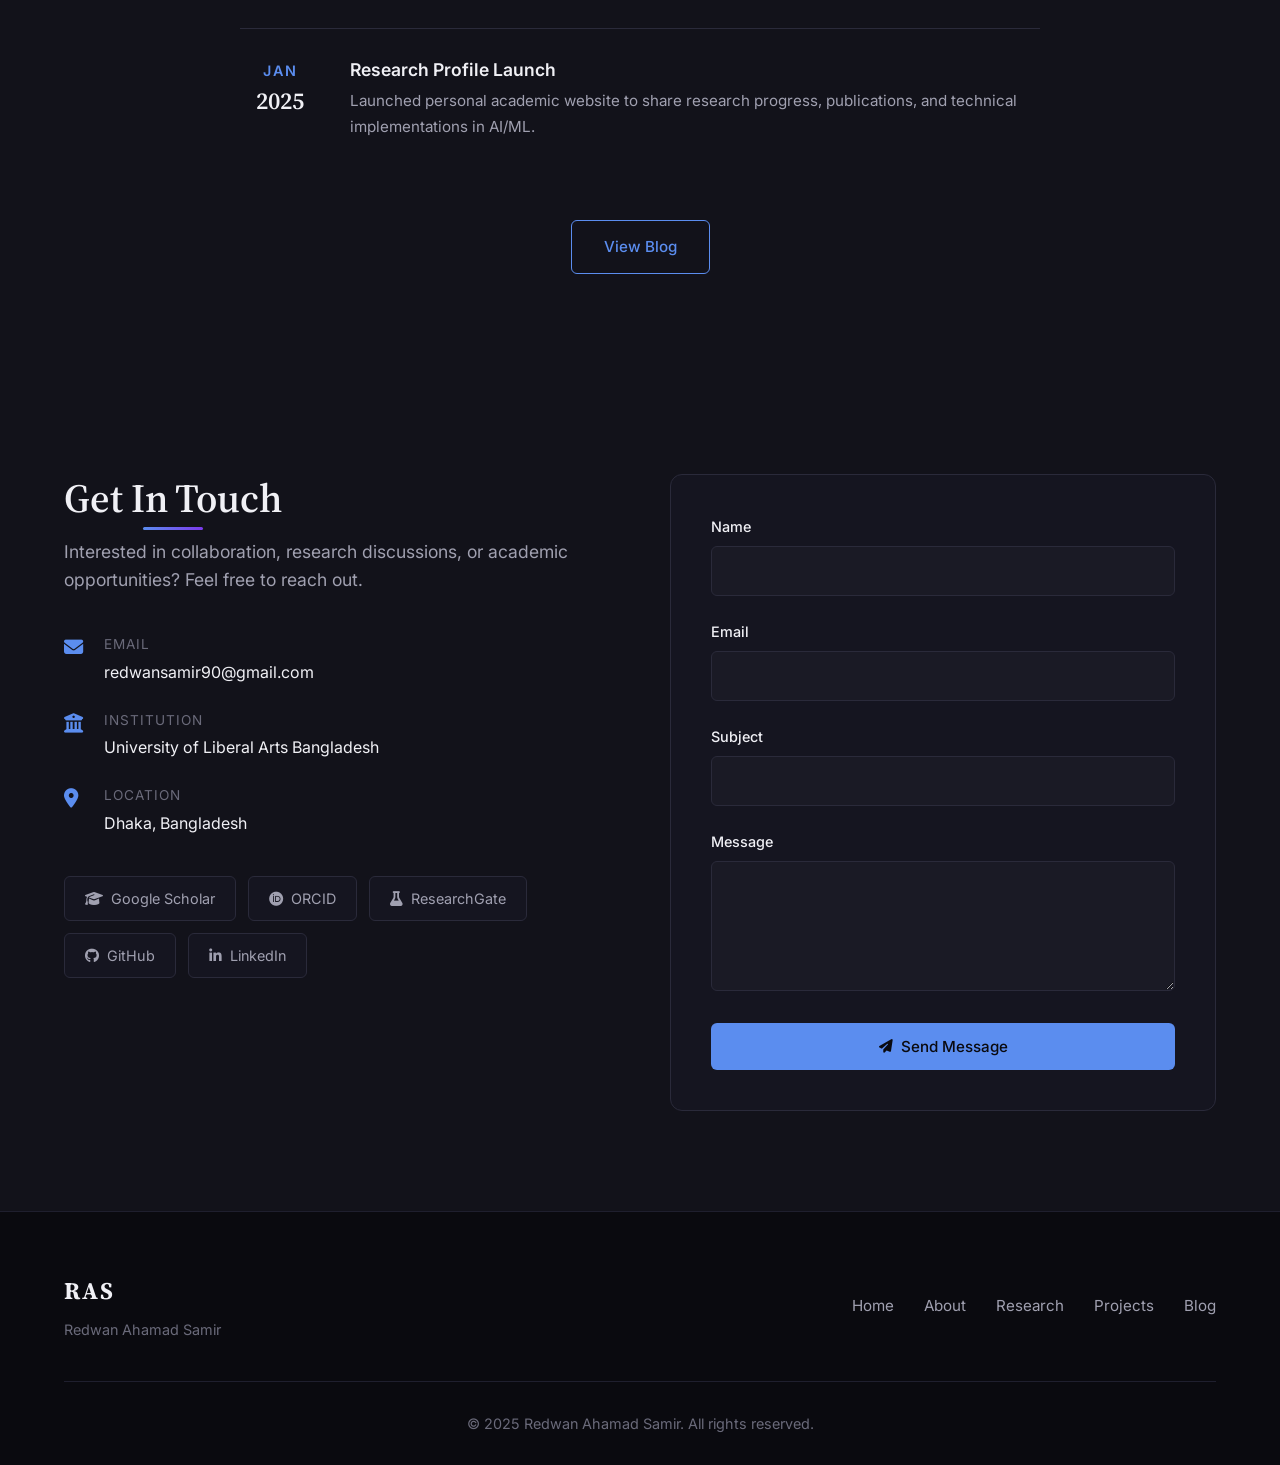
==== commit 5744bd98: "profile update 1" ====
--- a/index.html
+++ b/index.html
@@ -1,4 +1,3 @@
-
 <!DOCTYPE html>
 <html lang="en">
 <head>
@@ -51,11 +50,11 @@
                         <span class="stat-label">Publications</span>
                     </div>
                     <div class="stat-item">
-                        <span class="stat-number">2</span>
+                        <span class="stat-number">4</span>
                         <span class="stat-label">Research Areas</span>
                     </div>
                     <div class="stat-item">
-                        <span class="stat-number">1+</span>
+                        <span class="stat-number">2+</span>
                         <span class="stat-label">Years Research</span>
                     </div>
                 </div>
@@ -64,6 +63,9 @@
                     <a href="about.html" class="btn btn-secondary">About Me</a>
                 </div>
                 <div class="hero-social">
+                    <a href="https://scholar.google.com/citations?hl=en&user=vkjEBMgAAAAJ&view_op=list_works&gmla=ACrTK9XliJ79Ltf0J0CM8ik9D24QzDiDIH-0SARveVWuacSoxr9HMK_zlXSgZYaXzWzKLKEXI-VrhMJP1Um9X_3s" target="_blank" class="social-link" title="Google Scholar">
+                        <i class="fas fa-graduation-cap"></i>
+                    </a>
                     <a href="https://orcid.org/0009-0008-3446-0845" target="_blank" class="social-link" title="ORCID">
                         <i class="fab fa-orcid"></i>
                     </a>
@@ -150,7 +152,7 @@
                         <span class="tag">Smart Cities</span>
                         <span class="tag">Edge AI</span>
                     </div>
-                    <a href="research.html#paper3" class="featured-link">Read More <i class="fas fa-arrow-right"></i></a>
+                    <a href="https://ieeexplore.ieee.org/document/11546447" target="_blank" class="featured-link">View DOI <i class="fas fa-external-link-alt"></i></a>
                 </article>
             </div>
 
@@ -289,6 +291,9 @@
                     </div>
 
                     <div class="contact-social">
+                        <a href="https://scholar.google.com/citations?hl=en&user=vkjEBMgAAAAJ&view_op=list_works&gmla=ACrTK9XliJ79Ltf0J0CM8ik9D24QzDiDIH-0SARveVWuacSoxr9HMK_zlXSgZYaXzWzKLKEXI-VrhMJP1Um9X_3s" target="_blank" class="social-btn">
+                            <i class="fas fa-graduation-cap"></i> Google Scholar
+                        </a>
                         <a href="https://orcid.org/0009-0008-3446-0845" target="_blank" class="social-btn">
                             <i class="fab fa-orcid"></i> ORCID
                         </a>
@@ -323,7 +328,7 @@
                         <textarea id="message" name="message" rows="5" required></textarea>
                     </div>
                     <!-- Hidden field for redirect after submission -->
-                    <input type="hidden" name="_next" value="https://samir-cyb.github.io/thanks.html">
+                    <input type="hidden" name="_next" value="https://samir-cyb.github.io/Redwan-Ahamad-Samir/thanks.html">
                     <!-- Hidden field to prevent spam -->
                     <input type="text" name="_gotcha" style="display:none">
                     <button type="submit" class="btn btn-primary btn-full">
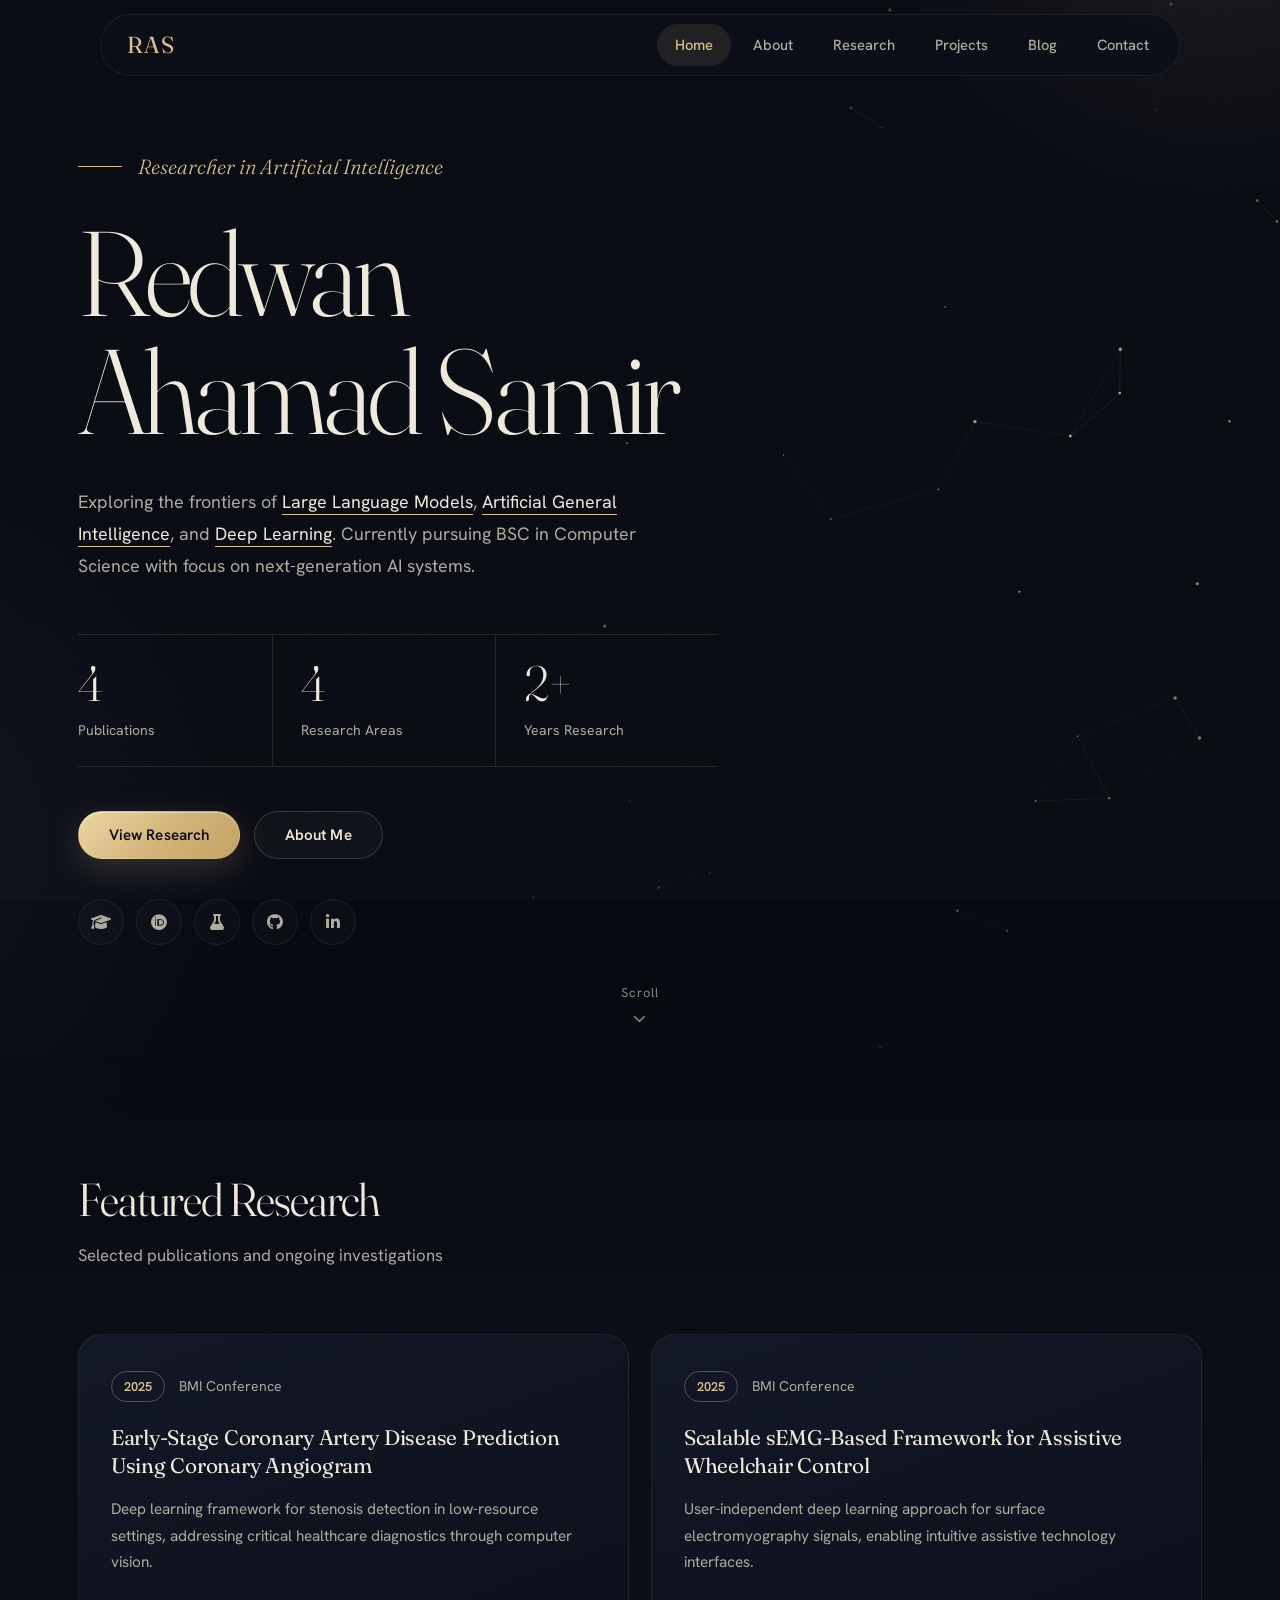
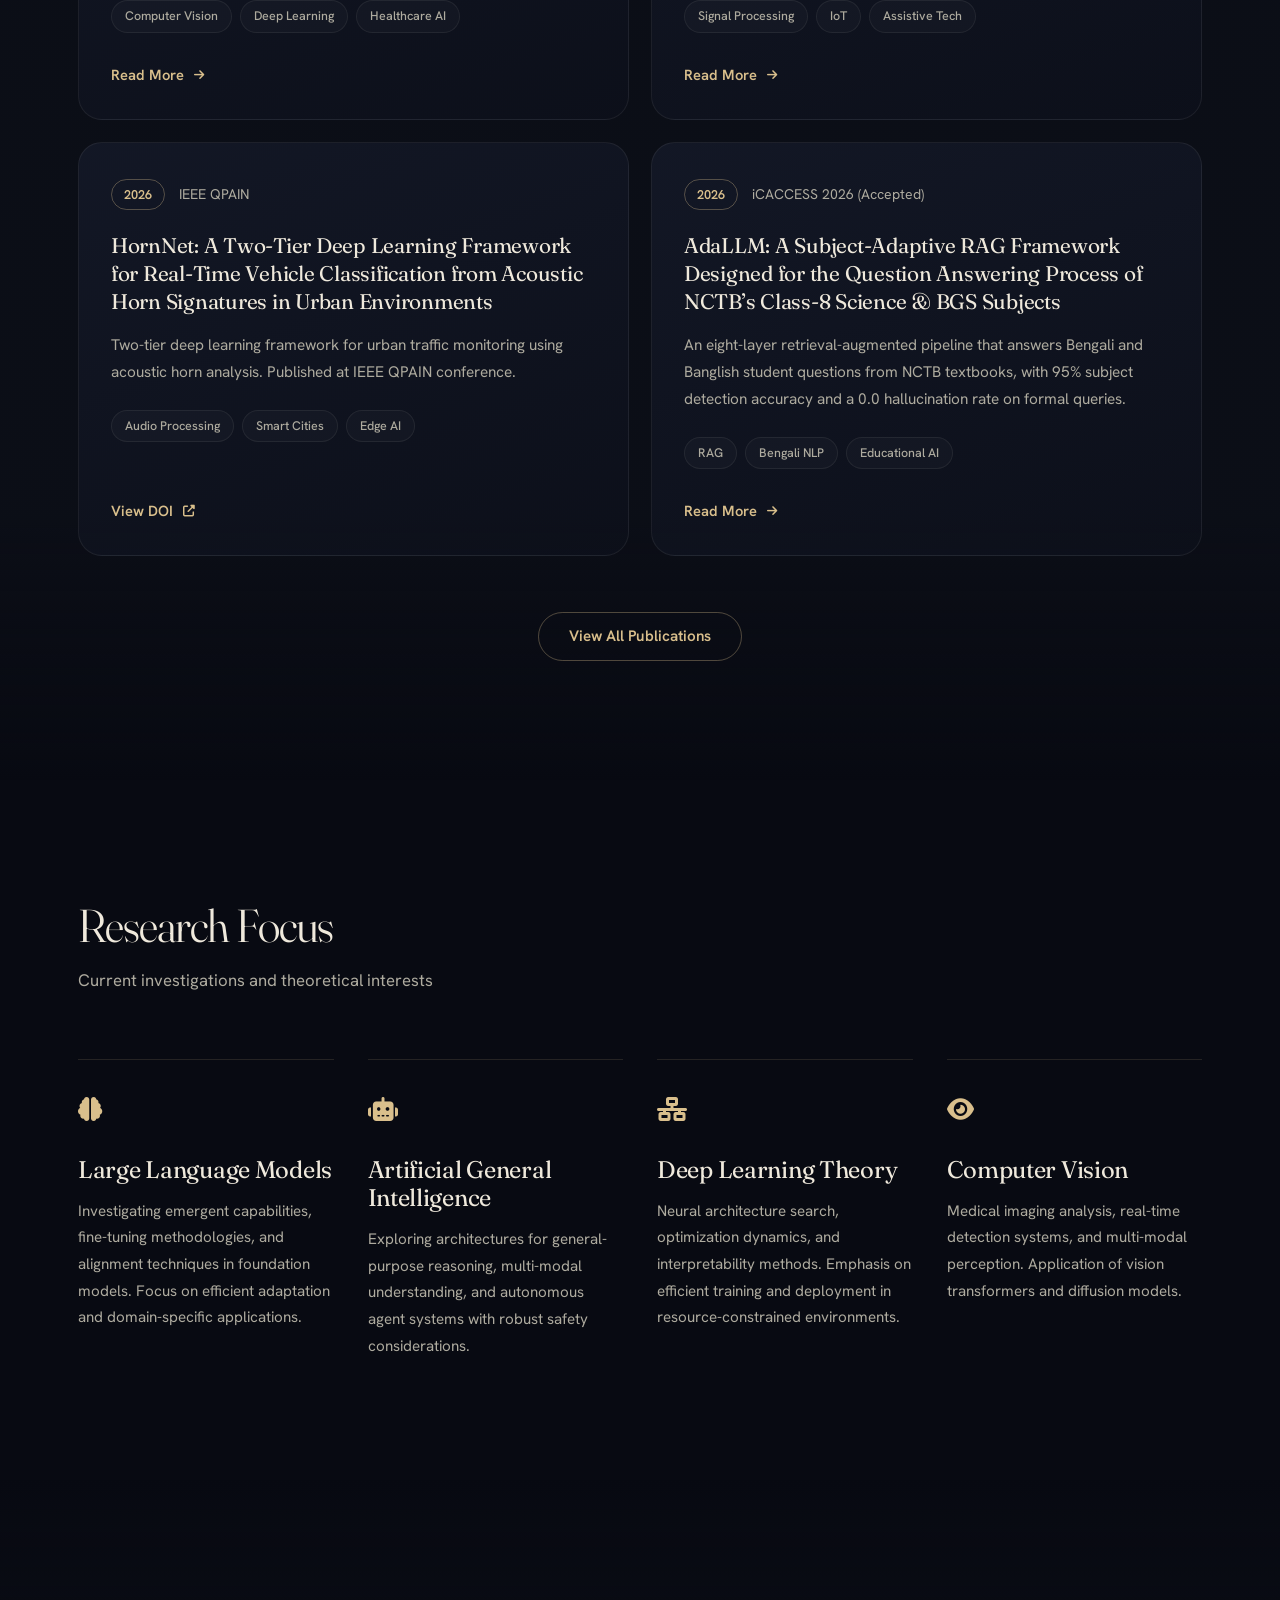
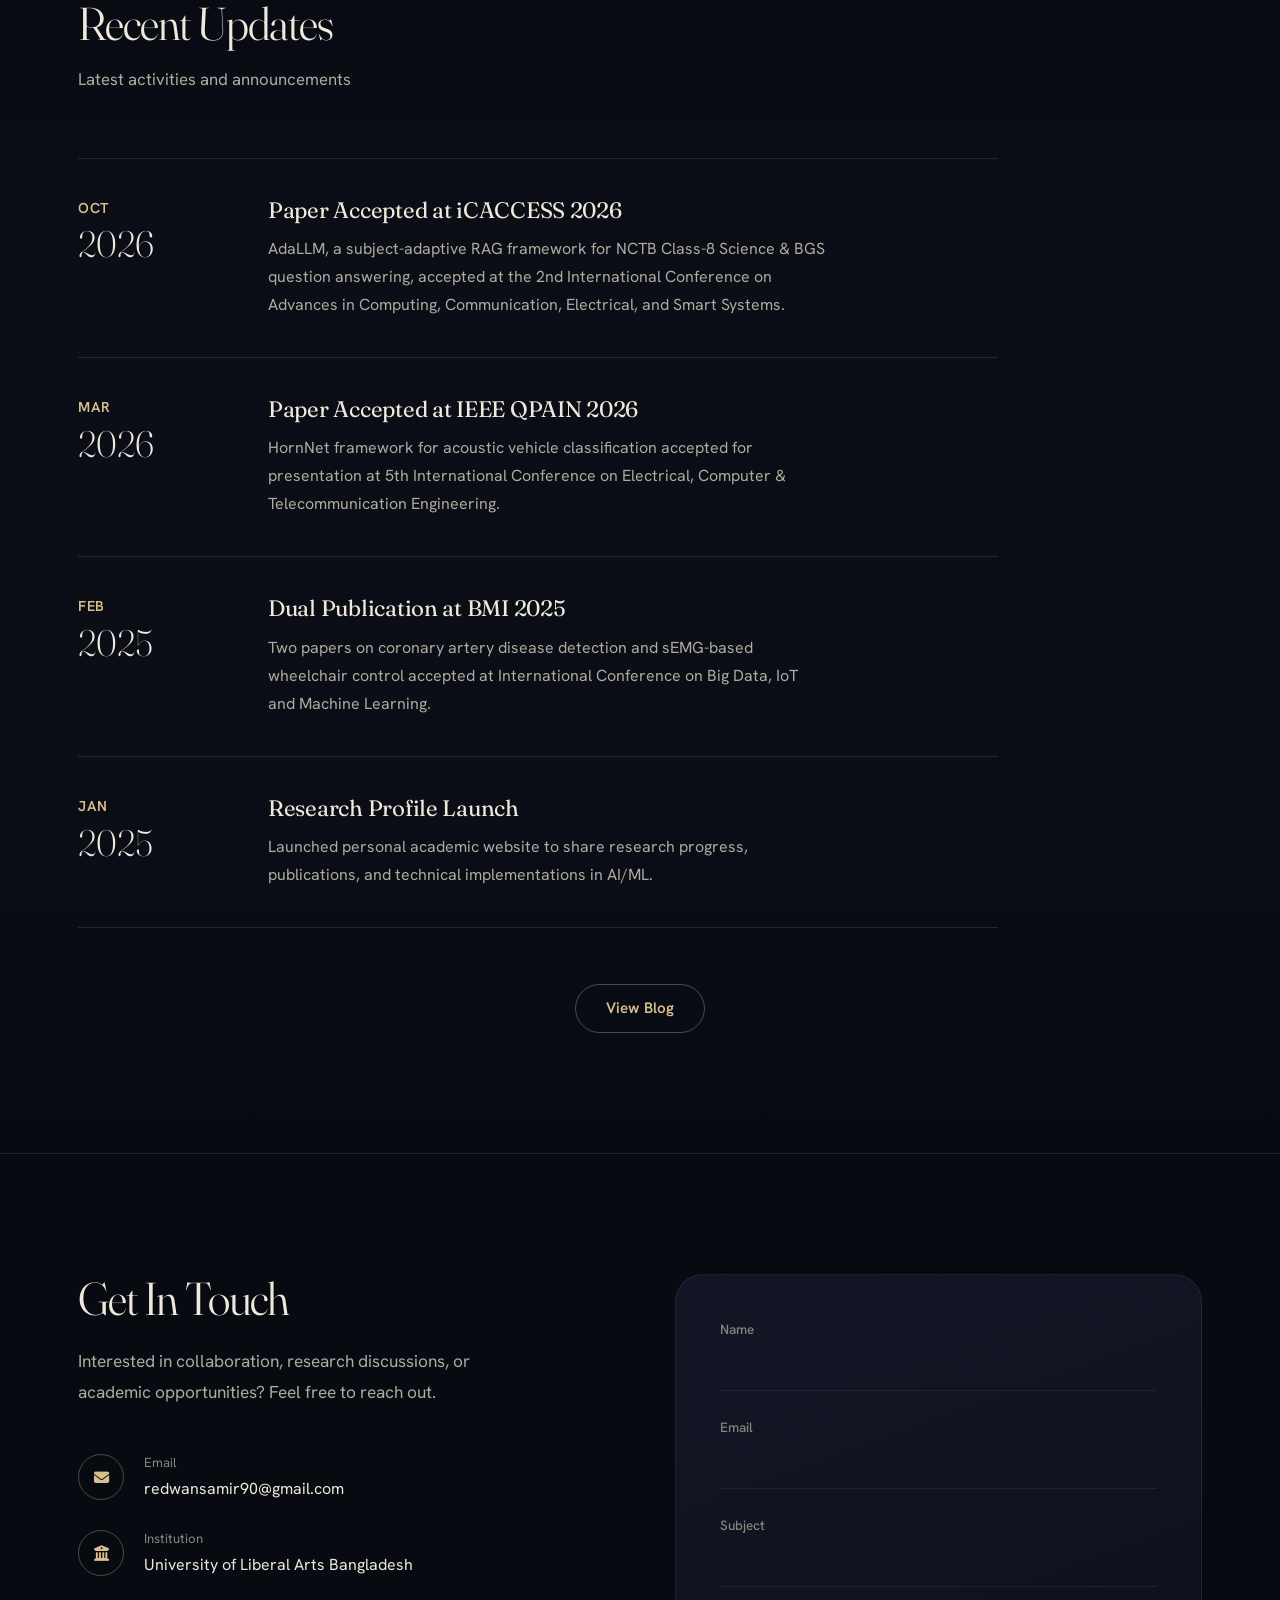
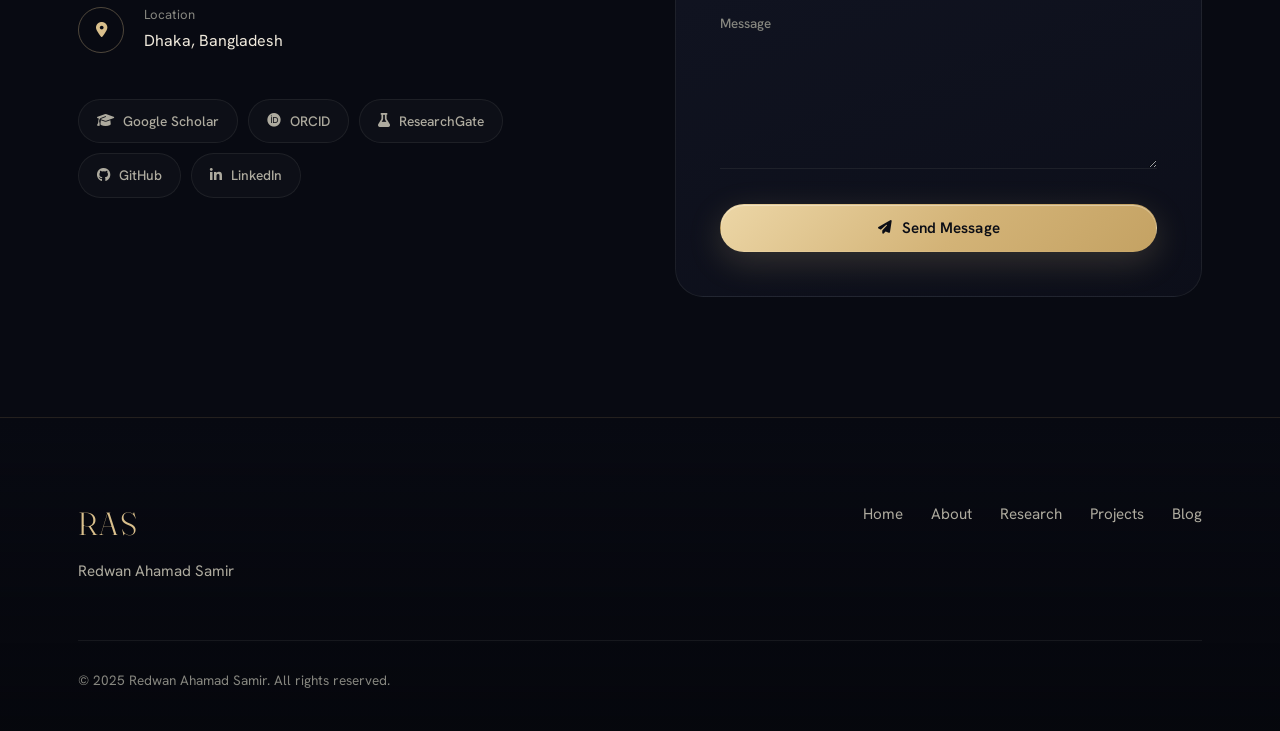
==== commit 8e8ce163: "ui update" ====
--- a/index.html
+++ b/index.html
@@ -3,13 +3,124 @@
 <head>
     <meta charset="UTF-8">
     <meta name="viewport" content="width=device-width, initial-scale=1.0">
-    <title>Redwan Ahamad Samir | AI Researcher</title>
-    <meta name="description" content="Redwan Ahamad Samir - Researcher in LLMs, AGI, and Deep Learning. BSC CSE Student exploring the frontiers of artificial intelligence.">
+    <title>Redwan Ahamad Samir | AI Researcher, LLMs &amp; Deep Learning</title>
+    <meta name="description" content="Redwan Ahamad Samir is an AI researcher and CSE student at ULAB, Dhaka, working on LLMs, AGI and deep learning. Publications, projects and news.">
+    <meta name="author" content="Redwan Ahamad Samir">
+    <meta name="robots" content="index, follow, max-image-preview:large, max-snippet:-1, max-video-preview:-1">
+    <link rel="canonical" href="https://samir-cyb.github.io/Redwan-Ahamad-Samir/">
+    <meta property="og:type" content="website">
+    <meta property="og:site_name" content="Redwan Ahamad Samir">
+    <meta property="og:title" content="Redwan Ahamad Samir | AI Researcher, LLMs &amp; Deep Learning">
+    <meta property="og:description" content="Redwan Ahamad Samir is an AI researcher and CSE student at ULAB, Dhaka, working on LLMs, AGI and deep learning. Publications, projects and news.">
+    <meta property="og:url" content="https://samir-cyb.github.io/Redwan-Ahamad-Samir/">
+    <meta property="og:image" content="https://samir-cyb.github.io/Redwan-Ahamad-Samir/og-image.png">
+    <meta property="og:image:type" content="image/png">
+    <meta property="og:image:width" content="1200">
+    <meta property="og:image:height" content="630">
+    <meta property="og:image:alt" content="Redwan Ahamad Samir, AI researcher at the University of Liberal Arts Bangladesh">
+    <meta property="og:locale" content="en_US">
+    <meta name="twitter:card" content="summary_large_image">
+    <meta name="twitter:title" content="Redwan Ahamad Samir | AI Researcher, LLMs &amp; Deep Learning">
+    <meta name="twitter:description" content="Redwan Ahamad Samir is an AI researcher and CSE student at ULAB, Dhaka, working on LLMs, AGI and deep learning. Publications, projects and news.">
+    <meta name="twitter:image" content="https://samir-cyb.github.io/Redwan-Ahamad-Samir/og-image.png">
+    <meta name="twitter:image:alt" content="Redwan Ahamad Samir, AI researcher at the University of Liberal Arts Bangladesh">
+    <link rel="icon" href="favicon.ico" sizes="48x48">
+    <link rel="icon" href="favicon.svg" type="image/svg+xml">
+    <link rel="icon" href="icon-192.png" type="image/png" sizes="192x192">
+    <link rel="apple-touch-icon" href="apple-touch-icon.png">
+    <script type="application/ld+json">
+{
+  "@context": "https://schema.org",
+  "@graph": [
+    {
+      "@type": "Person",
+      "@id": "https://samir-cyb.github.io/Redwan-Ahamad-Samir/#person",
+      "name": "Redwan Ahamad Samir",
+      "givenName": "Redwan Ahamad",
+      "familyName": "Samir",
+      "alternateName": [
+        "Redwan Ahamed Samir",
+        "Redwan Samir"
+      ],
+      "url": "https://samir-cyb.github.io/Redwan-Ahamad-Samir/",
+      "image": "https://samir-cyb.github.io/Redwan-Ahamad-Samir/photos/profile.jpg",
+      "jobTitle": "AI Researcher & Developer",
+      "description": "AI researcher and BSc Computer Science and Engineering student at the University of Liberal Arts Bangladesh (ULAB), working on large language models, artificial general intelligence and deep learning.",
+      "email": "mailto:redwansamir90@gmail.com",
+      "address": {
+        "@type": "PostalAddress",
+        "addressLocality": "Dhaka",
+        "addressCountry": "BD"
+      },
+      "affiliation": {
+        "@type": "CollegeOrUniversity",
+        "name": "University of Liberal Arts Bangladesh",
+        "alternateName": "ULAB",
+        "url": "https://ulab.edu.bd"
+      },
+      "identifier": {
+        "@type": "PropertyValue",
+        "propertyID": "ORCID",
+        "value": "0009-0008-3446-0845"
+      },
+      "knowsAbout": [
+        "Multi-Agent Reinforcement Learning",
+          "Agentic RAG",
+          "Large Language Models",
+        "Artificial General Intelligence",
+        "Deep Learning",
+        "Retrieval-Augmented Generation",
+        "Computer Vision",
+        "Natural Language Processing",
+        "Healthcare AI"
+      ],
+      "sameAs": [
+        "https://scholar.google.com/citations?user=vkjEBMgAAAAJ",
+        "https://orcid.org/0009-0008-3446-0845",
+        "https://www.researchgate.net/profile/Redwan-Samir",
+        "https://github.com/samir-cyb",
+        "https://www.linkedin.com/in/ras200/"
+      ]
+    },
+    {
+      "@type": "WebSite",
+      "@id": "https://samir-cyb.github.io/Redwan-Ahamad-Samir/#website",
+      "url": "https://samir-cyb.github.io/Redwan-Ahamad-Samir/",
+      "name": "Redwan Ahamad Samir",
+      "description": "Research portfolio of Redwan Ahamad Samir, AI researcher in large language models, AGI and deep learning.",
+      "inLanguage": "en",
+      "publisher": {
+        "@id": "https://samir-cyb.github.io/Redwan-Ahamad-Samir/#person"
+      }
+    },
+    {
+      "@type": "WebPage",
+      "@id": "https://samir-cyb.github.io/Redwan-Ahamad-Samir/#webpage",
+      "url": "https://samir-cyb.github.io/Redwan-Ahamad-Samir/",
+      "name": "Redwan Ahamad Samir | AI Researcher, LLMs & Deep Learning",
+      "isPartOf": {
+        "@id": "https://samir-cyb.github.io/Redwan-Ahamad-Samir/#website"
+      },
+      "about": {
+        "@id": "https://samir-cyb.github.io/Redwan-Ahamad-Samir/#person"
+      },
+      "primaryImageOfPage": {
+        "@type": "ImageObject",
+        "url": "https://samir-cyb.github.io/Redwan-Ahamad-Samir/og-image.png"
+      }
+    }
+  ]
+}
+</script>
+    <meta name="theme-color" content="#080a12">
+    <script>document.documentElement.classList.add('js');</script>
     <link rel="stylesheet" href="css/styles.css">
     <link rel="preconnect" href="https://fonts.googleapis.com">
     <link rel="preconnect" href="https://fonts.gstatic.com" crossorigin>
-    <link href="https://fonts.googleapis.com/css2?family=Inter:wght@300;400;500;600;700&family=Source+Serif+4:ital,wght@0,400;0,600;1,400&display=swap" rel="stylesheet">
-    <link rel="stylesheet" href="https://cdnjs.cloudflare.com/ajax/libs/font-awesome/6.4.0/css/all.min.css">
+    <link rel="preload" as="style" href="https://fonts.googleapis.com/css2?family=Fraunces:ital,opsz,wght@0,9..144,200..700;1,9..144,200..700&family=Hanken+Grotesk:wght@300..700&display=swap" onload="this.onload=null;this.rel='stylesheet'">
+    <noscript><link href="https://fonts.googleapis.com/css2?family=Fraunces:ital,opsz,wght@0,9..144,200..700;1,9..144,200..700&family=Hanken+Grotesk:wght@300..700&display=swap" rel="stylesheet"></noscript>
+    <link rel="preload" as="style" href="https://cdnjs.cloudflare.com/ajax/libs/font-awesome/6.4.0/css/all.min.css" onload="this.onload=null;this.rel='stylesheet'">
+    <noscript><link rel="stylesheet" href="https://cdnjs.cloudflare.com/ajax/libs/font-awesome/6.4.0/css/all.min.css"></noscript>
 </head>
 <body>
     <!-- Navigation -->
@@ -46,7 +157,7 @@
                 </p>
                 <div class="hero-stats">
                     <div class="stat-item">
-                        <span class="stat-number">3</span>
+                        <span class="stat-number">4</span>
                         <span class="stat-label">Publications</span>
                     </div>
                     <div class="stat-item">
@@ -154,6 +265,26 @@
                     </div>
                     <a href="https://ieeexplore.ieee.org/document/11546447" target="_blank" class="featured-link">View DOI <i class="fas fa-external-link-alt"></i></a>
                 </article>
+
+                <!-- Publication 4 -->
+                <article class="featured-card">
+                    <div class="featured-meta">
+                        <span class="featured-year">2026</span>
+                        <span class="featured-venue">iCACCESS 2026 (Accepted)</span>
+                    </div>
+                    <h3 class="featured-title">AdaLLM: A Subject-Adaptive RAG Framework Designed for the Question Answering Process of NCTB&rsquo;s Class-8 Science &amp; BGS Subjects</h3>
+                    <p class="featured-excerpt">
+                        An eight-layer retrieval-augmented pipeline that answers Bengali and Banglish student
+                        questions from NCTB textbooks, with 95% subject detection accuracy and a 0.0
+                        hallucination rate on formal queries.
+                    </p>
+                    <div class="featured-tags">
+                        <span class="tag">RAG</span>
+                        <span class="tag">Bengali NLP</span>
+                        <span class="tag">Educational AI</span>
+                    </div>
+                    <a href="research.html#paper4" class="featured-link">Read More <i class="fas fa-arrow-right"></i></a>
+                </article>
             </div>
 
             <div class="section-footer">
@@ -215,6 +346,17 @@
             </div>
 
             <div class="updates-list">
+                <div class="update-item">
+                    <div class="update-date">
+                        <span class="date-month">OCT</span>
+                        <span class="date-day">2026</span>
+                    </div>
+                    <div class="update-content">
+                        <h4>Paper Accepted at iCACCESS 2026</h4>
+                        <p>AdaLLM, a subject-adaptive RAG framework for NCTB Class-8 Science &amp; BGS question answering, accepted at the 2nd International Conference on Advances in Computing, Communication, Electrical, and Smart Systems.</p>
+                    </div>
+                </div>
+
                 <div class="update-item">
                     <div class="update-date">
                         <span class="date-month">MAR</span>
--- a/css/styles.css
+++ b/css/styles.css
@@ -1,48 +1,65 @@
-
-/* ============================================
+/* ==========================================================================
    Redwan Ahamad Samir - Research Profile
-   Dark Academic Theme
-   ============================================ */
-
-/* CSS Variables */
+   Midnight & Champagne - refined dark academic theme
+   ========================================================================== */
+
 :root {
-    /* Colors - Dark Academic Theme */
-    --bg-primary: #0a0a0f;
-    --bg-secondary: #12121a;
-    --bg-tertiary: #1a1a25;
-    --bg-card: #151520;
-    
-    --text-primary: #f0f0f5;
-    --text-secondary: #a0a0b0;
-    --text-muted: #6a6a7a;
-    
-    --accent-primary: #5b8def;
-    --accent-secondary: #7c3aed;
-    --accent-gold: #d4af37;
-    
-    --border-color: #2a2a3a;
-    --border-light: #1f1f2e;
-    
-    /* Typography */
-    --font-primary: 'Inter', -apple-system, BlinkMacSystemFont, sans-serif;
-    --font-serif: 'Source Serif 4', Georgia, serif;
-    
-    /* Spacing */
-    --section-padding: 100px;
-    --container-max: 1200px;
-    
-    /* Transitions */
-    --transition-fast: 0.2s ease;
-    --transition-base: 0.3s ease;
-    --transition-slow: 0.5s ease;
-    
-    /* Shadows */
-    --shadow-sm: 0 2px 8px rgba(0, 0, 0, 0.3);
-    --shadow-md: 0 4px 20px rgba(0, 0, 0, 0.4);
-    --shadow-lg: 0 8px 40px rgba(0, 0, 0, 0.5);
-}
-
-/* Reset & Base */
+    /* Surfaces: blue-black midnight, layered */
+    --bg-primary: #080a12;
+    --bg-secondary: #0d1019;
+    --bg-tertiary: #131726;
+    --bg-card: #101421;
+    --bg-raised: #171c2c;
+
+    /* Text: warm ivory on midnight */
+    --text-primary: #efe9dc;
+    --text-secondary: #aeab9f;
+    --text-muted: #86867f;
+
+    /* Accents: champagne gold with a cool slate counterpoint */
+    --accent-primary: #d9bf8c;
+    --accent-secondary: #8b9cc4;
+    --accent-gold: #d9bf8c;
+    --accent-deep: #b39455;
+    --accent-rgb: 217, 191, 140;
+
+    /* Lines */
+    --border-color: rgba(217, 191, 140, 0.16);
+    --border-light: rgba(239, 233, 220, 0.07);
+    --hair: rgba(217, 191, 140, 0.14);
+    --hair-strong: rgba(217, 191, 140, 0.34);
+
+    /* Type */
+    --font-primary: 'Hanken Grotesk', -apple-system, BlinkMacSystemFont, 'Segoe UI', sans-serif;
+    --font-serif: 'Fraunces', 'Iowan Old Style', Georgia, serif;
+
+    /* Layout */
+    --section-padding: 120px;
+    --container-max: 1180px;
+    --radius-sm: 10px;
+    --radius-md: 16px;
+    --radius-lg: 24px;
+
+    /* Motion */
+    --ease-soft: cubic-bezier(0.22, 0.61, 0.36, 1);
+    --ease-out: cubic-bezier(0.16, 1, 0.3, 1);
+    --transition-fast: 0.2s var(--ease-soft);
+    --transition-base: 0.25s var(--ease-soft);
+    --transition-slow: 0.45s var(--ease-out);
+
+    /* Depth */
+    --shadow-sm: 0 2px 10px rgba(0, 0, 0, 0.35);
+    --shadow-md: 0 10px 40px rgba(0, 0, 0, 0.4);
+    --shadow-lg: 0 24px 80px rgba(0, 0, 0, 0.5);
+    --glow: 0 0 60px rgba(217, 191, 140, 0.12);
+
+    /* Scroll position, written by main.js for parallax */
+    --sy: 0;
+
+    color-scheme: dark;
+}
+
+/* ---------- Reset & base ---------- */
 *, *::before, *::after {
     margin: 0;
     padding: 0;
@@ -51,17 +68,64 @@
 
 html {
     scroll-behavior: smooth;
+    scroll-padding-top: 100px;
     font-size: 16px;
+    -webkit-text-size-adjust: 100%;
 }
 
 body {
+    position: relative;
     font-family: var(--font-primary);
+    font-size: 1rem;
     background-color: var(--bg-primary);
     color: var(--text-primary);
-    line-height: 1.6;
+    line-height: 1.65;
     overflow-x: hidden;
     -webkit-font-smoothing: antialiased;
     -moz-osx-font-smoothing: grayscale;
+    text-rendering: optimizeLegibility;
+    animation: page-in 0.3s var(--ease-soft) both;
+}
+
+body.is-leaving {
+    opacity: 0;
+    transition: opacity 0.22s ease;
+}
+
+@keyframes page-in {
+    from { opacity: 0; }
+    to   { opacity: 1; }
+}
+
+::selection {
+    background: rgba(var(--accent-rgb), 0.28);
+    color: var(--text-primary);
+}
+
+@property --mx { syntax: '<length>'; inherits: false; initial-value: 200px; }
+@property --my { syntax: '<length>'; inherits: false; initial-value: 0px; }
+
+/* Ambient aurora: two slow champagne and slate glows, fixed behind everything */
+body::before {
+    content: "";
+    position: fixed;
+    inset: -20vmax;
+    z-index: -1;
+    pointer-events: none;
+    background:
+        radial-gradient(40vmax 40vmax at 82% 8%, rgba(217, 191, 140, 0.10), transparent 70%),
+        radial-gradient(46vmax 46vmax at 6% 78%, rgba(98, 118, 170, 0.10), transparent 70%);
+}
+
+/* Fine film grain adds tactility to flat dark fields */
+body::after {
+    content: "";
+    position: fixed;
+    inset: 0;
+    z-index: 1;
+    pointer-events: none;
+    opacity: 0.03;
+    background-image: url("data:image/svg+xml;utf8,<svg xmlns='http://www.w3.org/2000/svg' width='180' height='180'><filter id='n'><feTurbulence type='fractalNoise' baseFrequency='0.9' numOctaves='2' stitchTiles='stitch'/><feColorMatrix values='0 0 0 0 1  0 0 0 0 1  0 0 0 0 1  0 0 0 0.9 0'/></filter><rect width='100%' height='100%' filter='url(%23n)'/></svg>");
 }
 
 img {
@@ -80,673 +144,1070 @@
     color: var(--text-primary);
 }
 
-/* Typography */
+:focus-visible {
+    outline: 2px solid var(--accent-primary);
+    outline-offset: 3px;
+    border-radius: 6px;
+}
+
+/* ---------- Typography ---------- */
 h1, h2, h3, h4, h5, h6 {
-    font-weight: 600;
-    line-height: 1.2;
+    font-family: var(--font-serif);
+    font-weight: 400;
+    line-height: 1.18;
+    letter-spacing: -0.012em;
     color: var(--text-primary);
-}
-
-h1 { font-size: clamp(2rem, 5vw, 3.5rem); }
-h2 { font-size: clamp(1.5rem, 3vw, 2.5rem); }
-h3 { font-size: clamp(1.25rem, 2vw, 1.5rem); }
+    font-variation-settings: "opsz" 96;
+}
+
+h1 { font-size: clamp(2.4rem, 5.4vw, 4.4rem); font-weight: 300; letter-spacing: -0.028em; }
+h2 { font-size: clamp(1.8rem, 3.4vw, 2.8rem); font-weight: 350; letter-spacing: -0.02em; }
+h3 { font-size: clamp(1.2rem, 1.9vw, 1.5rem); font-variation-settings: "opsz" 36; }
+h4 { font-size: 1.05rem; font-variation-settings: "opsz" 24; }
 
 p {
     color: var(--text-secondary);
 }
 
+strong {
+    color: var(--text-primary);
+    font-weight: 600;
+}
+
 .lead {
-    font-size: 1.25rem;
+    font-family: var(--font-serif);
+    font-size: clamp(1.25rem, 2vw, 1.6rem);
+    font-weight: 300;
     color: var(--text-primary);
-    line-height: 1.7;
-}
-
-/* Layout */
+    line-height: 1.55;
+    letter-spacing: -0.01em;
+    font-variation-settings: "opsz" 36;
+}
+
+/* ---------- Layout ---------- */
 .container {
     max-width: var(--container-max);
     margin: 0 auto;
-    padding: 0 24px;
+    padding: 0 28px;
 }
 
 .section {
+    position: relative;
     padding: var(--section-padding) 0;
 }
 
 .section-header {
-    text-align: center;
-    margin-bottom: 60px;
+    margin-bottom: 64px;
+    max-width: 640px;
 }
 
 .section-title {
     font-family: var(--font-serif);
-    font-size: clamp(1.75rem, 4vw, 2.5rem);
-    margin-bottom: 16px;
+    font-size: clamp(1.9rem, 3.6vw, 3rem);
+    font-weight: 330;
+    letter-spacing: -0.024em;
+    line-height: 1.1;
+    margin-bottom: 0;
+}
+
+.container > .section-title {
+    margin-bottom: 52px;
+}
+
+.section-subtitle {
+    margin-top: 16px;
+    font-size: 1.05rem;
+    color: var(--text-secondary);
+    max-width: 52ch;
+}
+
+.section-footer {
+    margin-top: 56px;
+    display: flex;
+    justify-content: center;
+}
+
+/* ---------- Navigation: a floating glass bar ---------- */
+.navbar {
+    position: fixed;
+    top: 14px;
+    left: 0;
+    right: 0;
+    z-index: 100;
+    padding: 0 16px;
+    pointer-events: none;
+    animation: nav-in 0.5s var(--ease-out) 0.05s both;
+}
+
+@keyframes nav-in {
+    from { opacity: 0; transform: translateY(-18px); }
+    to   { opacity: 1; transform: none; }
+}
+
+.nav-container {
     position: relative;
-    display: inline-block;
-}
-
-.section-title::after {
-    content: '';
-    position: absolute;
-    bottom: -8px;
-    left: 50%;
-    transform: translateX(-50%);
-    width: 60px;
-    height: 3px;
-    background: linear-gradient(90deg, var(--accent-primary), var(--accent-secondary));
+    pointer-events: auto;
+    max-width: 1080px;
+    margin: 0 auto;
+    display: flex;
+    align-items: center;
+    justify-content: space-between;
+    padding: 9px 12px 9px 26px;
+    border-radius: 999px;
+    background: rgba(13, 16, 25, 0.86);
+    border: 1px solid var(--border-light);
+    transition: background var(--transition-base), border-color var(--transition-base), box-shadow var(--transition-base);
+}
+
+.navbar.scrolled .nav-container {
+    background: rgba(9, 11, 19, 0.82);
+    border-color: var(--hair);
+    box-shadow: 0 18px 50px rgba(0, 0, 0, 0.45);
+}
+
+.nav-logo {
+    font-family: var(--font-serif);
+    font-size: 1.45rem;
+    font-weight: 400;
+    letter-spacing: 0.06em;
+    color: var(--accent-primary);
+    font-variation-settings: "opsz" 72;
+}
+
+.nav-logo:hover {
+    color: var(--text-primary);
+}
+
+.nav-menu {
+    display: flex;
+    align-items: center;
+    gap: 4px;
+    list-style: none;
+}
+
+.nav-link {
+    position: relative;
+    display: block;
+    padding: 9px 18px;
+    border-radius: 999px;
+    font-size: 0.92rem;
+    font-weight: 500;
+    color: var(--text-secondary);
+    transition: color var(--transition-base), background var(--transition-base);
+}
+
+.nav-link:hover {
+    color: var(--text-primary);
+    background: rgba(239, 233, 220, 0.05);
+}
+
+.nav-link.active {
+    color: var(--accent-primary);
+    background: rgba(var(--accent-rgb), 0.1);
+}
+
+.hamburger {
+    display: none;
+    width: 42px;
+    height: 42px;
+    padding: 0;
+    flex-direction: column;
+    align-items: center;
+    justify-content: center;
+    gap: 6px;
+    border-radius: 50%;
+    cursor: pointer;
+    transition: background var(--transition-base);
+}
+
+.hamburger:hover {
+    background: rgba(239, 233, 220, 0.06);
+}
+
+.bar {
+    display: block;
+    width: 20px;
+    height: 1.5px;
+    background: var(--accent-primary);
     border-radius: 2px;
-}
-
-.section-subtitle {
-    color: var(--text-muted);
-    font-size: 1.1rem;
-    max-width: 600px;
-    margin: 20px auto 0;
-}
-
-/* Navigation */
-.navbar {
+    transition: transform 0.4s var(--ease-out), opacity 0.25s ease;
+}
+
+.hamburger.active .bar:nth-child(1) { transform: translateY(7.5px) rotate(45deg); }
+.hamburger.active .bar:nth-child(2) { opacity: 0; }
+.hamburger.active .bar:nth-child(3) { transform: translateY(-7.5px) rotate(-45deg); }
+
+/* Scroll progress and cursor glow are injected by main.js */
+.scroll-progress {
     position: fixed;
     top: 0;
     left: 0;
+    right: 0;
+    height: 2px;
+    z-index: 200;
+    transform-origin: 0 50%;
+    transform: scaleX(0);
+    background: linear-gradient(90deg, transparent, var(--accent-primary) 30%, #f1e1bd);
+    pointer-events: none;
+}
+
+.cursor-glow {
+    position: fixed;
+    top: 0;
+    left: 0;
+    width: 520px;
+    height: 520px;
+    margin: -260px 0 0 -260px;
+    z-index: 0;
+    pointer-events: none;
+    opacity: 0;
+    background: radial-gradient(circle, rgba(217, 191, 140, 0.075), transparent 62%);
+    transition: opacity 0.6s ease;
+    will-change: transform;
+}
+
+.cursor-glow.on {
+    opacity: 1;
+}
+
+/* ---------- Hero ---------- */
+.hero {
+    position: relative;
+    min-height: 100vh;
+    min-height: 100svh;
+    display: flex;
+    align-items: center;
+    padding: 150px 0 110px;
+    overflow: hidden;
+}
+
+.hero-canvas {
+    position: absolute;
+    inset: 0;
     width: 100%;
-    z-index: 1000;
-    background: rgba(10, 10, 15, 0.95);
-    backdrop-filter: blur(20px);
-    border-bottom: 1px solid var(--border-light);
-}
-
-.nav-container {
+    height: 100%;
+    z-index: 0;
+    pointer-events: none;
+    opacity: 0;
+    animation: fade-in 1.2s ease 0.2s forwards;
+    -webkit-mask-image: radial-gradient(ellipse 70% 80% at 78% 46%, #000 20%, transparent 78%);
+    mask-image: radial-gradient(ellipse 70% 80% at 78% 46%, #000 20%, transparent 78%);
+}
+
+@keyframes fade-in {
+    to { opacity: 1; }
+}
+
+.hero-container {
+    position: relative;
+    z-index: 2;
+    width: 100%;
     max-width: var(--container-max);
     margin: 0 auto;
-    padding: 0 24px;
-    display: flex;
-    justify-content: space-between;
-    align-items: center;
-    height: 70px;
-}
-
-.nav-logo {
-    font-size: 1.5rem;
-    font-weight: 700;
+    padding: 0 28px;
+}
+
+.hero-content {
+    max-width: 820px;
+}
+
+.hero-subtitle {
+    font-family: var(--font-serif);
+    font-style: italic;
+    font-weight: 300;
+    font-size: clamp(1.05rem, 1.6vw, 1.3rem);
+    color: var(--accent-primary);
+    margin-bottom: 30px;
+    display: flex;
+    align-items: center;
+    gap: 16px;
+    font-variation-settings: "opsz" 24;
+}
+
+.hero-subtitle::before {
+    content: "";
+    width: 44px;
+    height: 1px;
+    background: var(--accent-primary);
+    transform-origin: left;
+    animation: line-draw 0.9s var(--ease-out) 0.15s both;
+}
+
+@keyframes line-draw {
+    from { transform: scaleX(0); }
+    to   { transform: scaleX(1); }
+}
+
+.hero-title {
+    font-size: clamp(3.3rem, 9.4vw, 7.6rem);
+    font-weight: 270;
+    line-height: 0.98;
+    letter-spacing: -0.04em;
+    max-width: 8.6em;
+    margin-bottom: 36px;
+    text-wrap: balance;
+    font-variation-settings: "opsz" 144;
+}
+
+.hero-description {
+    max-width: 58ch;
+    font-size: clamp(1.02rem, 1.4vw, 1.18rem);
+    line-height: 1.8;
+    color: var(--text-secondary);
+}
+
+.highlight {
     color: var(--text-primary);
-    letter-spacing: 2px;
-    font-family: var(--font-serif);
-}
-
-.nav-menu {
-    display: flex;
-    list-style: none;
-    gap: 40px;
-}
-
-.nav-link {
-    color: var(--text-secondary);
-    font-weight: 500;
-    font-size: 0.95rem;
-    position: relative;
-    padding: 5px 0;
-    transition: color var(--transition-base);
-}
-
-.nav-link::after {
-    content: '';
-    position: absolute;
-    bottom: 0;
-    left: 0;
-    width: 0;
-    height: 2px;
-    background: var(--accent-primary);
-    transition: width var(--transition-base);
-}
-
-.nav-link:hover,
-.nav-link.active {
-    color: var(--text-primary);
-}
-
-.nav-link:hover::after,
-.nav-link.active::after {
-    width: 100%;
-}
-
-/* Mobile Menu */
-.hamburger {
-    display: none;
-    flex-direction: column;
-    cursor: pointer;
-    gap: 5px;
-}
-
-.bar {
-    width: 25px;
-    height: 2px;
-    background: var(--text-primary);
-    transition: all var(--transition-base);
-}
-
-/* Hero Section */
-.hero {
-    min-height: 100vh;
-    display: flex;
-    flex-direction: column;
-    justify-content: center;
-    align-items: center;
-    position: relative;
-    padding: 120px 24px 80px;
-    background: 
-        radial-gradient(ellipse at top, rgba(91, 141, 239, 0.1) 0%, transparent 50%),
-        radial-gradient(ellipse at bottom right, rgba(124, 58, 237, 0.08) 0%, transparent 50%),
-        var(--bg-primary);
-}
-
-.hero-container {
-    max-width: 900px;
-    text-align: center;
-}
-
-.hero-subtitle {
-    color: var(--accent-primary);
-    font-weight: 500;
-    font-size: 1rem;
-    letter-spacing: 3px;
-    text-transform: uppercase;
-    margin-bottom: 20px;
-}
-
-.hero-title {
-    font-family: var(--font-serif);
-    font-size: clamp(2.5rem, 6vw, 4rem);
-    font-weight: 600;
-    margin-bottom: 24px;
-    line-height: 1.1;
-}
-
-.hero-description {
-    font-size: 1.25rem;
-    color: var(--text-secondary);
-    max-width: 700px;
-    margin: 0 auto 40px;
-    line-height: 1.8;
-}
-
-.highlight {
-    color: var(--accent-primary);
-    font-weight: 500;
+    background-image: linear-gradient(var(--accent-primary), var(--accent-primary));
+    background-repeat: no-repeat;
+    background-position: 0 100%;
+    background-size: 100% 1px;
+    padding-bottom: 2px;
+}
+
+.js .hero .highlight {
+    background-size: 0% 1px;
+    animation: underline-draw 0.8s var(--ease-out) 0.6s forwards;
+}
+
+@keyframes underline-draw {
+    to { background-size: 100% 1px; }
 }
 
 .hero-stats {
     display: flex;
-    justify-content: center;
-    gap: 60px;
-    margin-bottom: 40px;
+    flex-wrap: wrap;
+    margin: 52px 0 44px;
+    border-top: 1px solid var(--hair);
+    border-bottom: 1px solid var(--hair);
+    max-width: 640px;
 }
 
 .stat-item {
-    text-align: center;
+    flex: 1 1 0;
+    min-width: 150px;
+    padding: 24px 28px 24px 0;
+    margin-right: 28px;
+    border-right: 1px solid var(--hair);
+}
+
+.stat-item:last-child {
+    border-right: none;
+    margin-right: 0;
 }
 
 .stat-number {
     display: block;
-    font-size: 2.5rem;
-    font-weight: 700;
+    font-family: var(--font-serif);
+    font-size: clamp(2.2rem, 4vw, 3.1rem);
+    font-weight: 280;
+    line-height: 1;
     color: var(--text-primary);
-    font-family: var(--font-serif);
+    font-variant-numeric: lining-nums tabular-nums;
+    font-variation-settings: "opsz" 96;
 }
 
 .stat-label {
+    display: block;
+    margin-top: 10px;
+    font-size: 0.88rem;
+    color: var(--text-secondary);
+}
+
+.hero-actions {
+    display: flex;
+    flex-wrap: wrap;
+    gap: 14px;
+}
+
+.hero-social {
+    display: flex;
+    gap: 12px;
+    margin-top: 40px;
+}
+
+.social-link {
+    width: 46px;
+    height: 46px;
+    display: inline-flex;
+    align-items: center;
+    justify-content: center;
+    border-radius: 50%;
+    border: 1px solid var(--border-light);
+    color: var(--text-secondary);
+    background: rgba(239, 233, 220, 0.02);
+    transition: transform var(--transition-base), border-color var(--transition-base), color var(--transition-base), box-shadow var(--transition-base), background var(--transition-base);
+}
+
+.social-link:hover {
+    transform: translateY(-4px);
+    color: var(--accent-primary);
+    border-color: var(--hair-strong);
+    background: rgba(var(--accent-rgb), 0.07);
+    box-shadow: 0 10px 30px rgba(217, 191, 140, 0.12);
+}
+
+/* Staged hero entrance: one orchestrated sequence on load */
+.js .hero-content > * {
+    opacity: 0;
+    animation: rise 0.7s var(--ease-out) forwards;
+}
+
+.js .hero-content > :nth-child(1) { animation-delay: 0.08s; }
+.js .hero-content > :nth-child(2) { animation-delay: 0.14s; }
+.js .hero-content > :nth-child(3) { animation-delay: 0.2s; }
+.js .hero-content > :nth-child(4) { animation-delay: 0.26s; }
+.js .hero-content > :nth-child(5) { animation-delay: 0.32s; }
+.js .hero-content > :nth-child(6) { animation-delay: 0.38s; }
+
+@keyframes rise {
+    from { opacity: 0; transform: translateY(26px); }
+    to   { opacity: 1; transform: none; }
+}
+
+.hero-scroll {
+    position: absolute;
+    left: 0;
+    right: 0;
+    bottom: 30px;
+    z-index: 2;
+    display: flex;
+    justify-content: center;
+}
+
+.scroll-indicator {
+    display: flex;
+    flex-direction: column;
+    align-items: center;
+    gap: 10px;
+    font-size: 0.8rem;
     color: var(--text-muted);
-    font-size: 0.9rem;
-    text-transform: uppercase;
-    letter-spacing: 1px;
-}
-
-.hero-actions {
-    display: flex;
-    gap: 20px;
+    letter-spacing: 0.08em;
+}
+
+.scroll-indicator:hover {
+    color: var(--accent-primary);
+}
+
+.scroll-indicator i {
+    font-size: 0.8rem;
+    animation: float-down 2.6s ease-in-out infinite;
+}
+
+@keyframes float-down {
+    0%, 100% { transform: translateY(0); opacity: 0.5; }
+    50%      { transform: translateY(7px); opacity: 1; }
+}
+
+/* ---------- Buttons ---------- */
+.btn {
+    position: relative;
+    display: inline-flex;
+    align-items: center;
     justify-content: center;
-    margin-bottom: 40px;
-}
-
-.hero-social {
-    display: flex;
-    gap: 20px;
-    justify-content: center;
-}
-
-.social-link {
-    width: 45px;
-    height: 45px;
-    border-radius: 50%;
-    border: 1px solid var(--border-color);
-    display: flex;
-    align-items: center;
-    justify-content: center;
-    color: var(--text-secondary);
-    font-size: 1.1rem;
-    transition: all var(--transition-base);
-}
-
-.social-link:hover {
+    gap: 10px;
+    padding: 14px 30px;
+    border-radius: 999px;
+    border: 1px solid transparent;
+    font-family: var(--font-primary);
+    font-size: 0.95rem;
+    font-weight: 600;
+    letter-spacing: 0.005em;
+    line-height: 1.2;
+    cursor: pointer;
+    overflow: hidden;
+    transition: transform var(--transition-base), box-shadow var(--transition-base), background var(--transition-base), border-color var(--transition-base), color var(--transition-base);
+}
+
+.btn:active {
+    transform: translateY(0) scale(0.98);
+}
+
+.btn-primary {
+    color: #0b0d15;
+    background: linear-gradient(135deg, #ecd6a6 0%, #d3b377 55%, #c4a263 100%);
+    box-shadow: 0 10px 34px rgba(217, 191, 140, 0.2), inset 0 1px 0 rgba(255, 255, 255, 0.35);
+}
+
+.btn-primary::after {
+    content: "";
+    position: absolute;
+    inset: 0;
+    background: linear-gradient(110deg, transparent 30%, rgba(255, 255, 255, 0.38) 50%, transparent 70%);
+    transform: translateX(-120%);
+    transition: transform 0.9s var(--ease-out);
+}
+
+.btn-primary:hover {
+    color: #0b0d15;
+    transform: translateY(-3px);
+    box-shadow: 0 16px 44px rgba(217, 191, 140, 0.32), inset 0 1px 0 rgba(255, 255, 255, 0.4);
+}
+
+.btn-primary:hover::after {
+    transform: translateX(120%);
+}
+
+.btn-secondary {
+    color: var(--text-primary);
+    background: rgba(239, 233, 220, 0.03);
+    border-color: rgba(239, 233, 220, 0.16);
+}
+
+.btn-secondary:hover {
+    color: var(--accent-primary);
+    border-color: var(--hair-strong);
+    background: rgba(var(--accent-rgb), 0.07);
+    transform: translateY(-3px);
+}
+
+.btn-outline {
+    color: var(--accent-primary);
+    background: transparent;
+    border-color: var(--hair-strong);
+}
+
+.btn-outline:hover {
+    color: #0b0d15;
     background: var(--accent-primary);
     border-color: var(--accent-primary);
-    color: var(--bg-primary);
     transform: translateY(-3px);
-}
-
-.hero-scroll {
-    position: absolute;
-    bottom: 40px;
-    left: 50%;
-    transform: translateX(-50%);
-}
-
-.scroll-indicator {
-    display: flex;
-    flex-direction: column;
-    align-items: center;
-    gap: 8px;
-    color: var(--text-muted);
-    font-size: 0.85rem;
-    letter-spacing: 2px;
-    text-transform: uppercase;
-    transition: color var(--transition-base);
-}
-
-.scroll-indicator:hover {
-    color: var(--accent-primary);
-}
-
-.scroll-indicator i {
-    animation: bounce 2s infinite;
-}
-
-@keyframes bounce {
-    0%, 20%, 50%, 80%, 100% { transform: translateY(0); }
-    40% { transform: translateY(-10px); }
-    60% { transform: translateY(-5px); }
-}
-
-/* Buttons */
-.btn {
-    display: inline-flex;
-    align-items: center;
-    gap: 8px;
-    padding: 14px 32px;
-    font-size: 0.95rem;
-    font-weight: 500;
-    border-radius: 6px;
-    border: none;
-    cursor: pointer;
-    transition: all var(--transition-base);
-    font-family: var(--font-primary);
-}
-
-.btn-primary {
-    background: var(--accent-primary);
-    color: var(--bg-primary);
-}
-
-.btn-primary:hover {
-    background: #4a7de0;
-    transform: translateY(-2px);
-    box-shadow: 0 10px 30px rgba(91, 141, 239, 0.3);
-}
-
-.btn-secondary {
-    background: transparent;
-    color: var(--text-primary);
-    border: 1px solid var(--border-color);
-}
-
-.btn-secondary:hover {
-    background: var(--bg-tertiary);
-    border-color: var(--accent-primary);
-}
-
-.btn-outline {
-    background: transparent;
-    color: var(--accent-primary);
-    border: 1px solid var(--accent-primary);
-}
-
-.btn-outline:hover {
-    background: var(--accent-primary);
-    color: var(--bg-primary);
+    box-shadow: 0 14px 40px rgba(217, 191, 140, 0.22);
 }
 
 .btn-sm {
-    padding: 8px 16px;
+    padding: 10px 20px;
     font-size: 0.85rem;
 }
 
 .btn-full {
     width: 100%;
-    justify-content: center;
-}
-
-/* Featured Section */
-.featured-section {
-    background: var(--bg-secondary);
-}
-
-.featured-grid {
-    display: grid;
-    grid-template-columns: repeat(auto-fit, minmax(350px, 1fr));
-    gap: 30px;
-}
-
-.featured-card {
-    background: var(--bg-card);
-    border: 1px solid var(--border-color);
-    border-radius: 12px;
-    padding: 32px;
-    transition: all var(--transition-base);
+}
+
+.btn i {
+    font-size: 0.9em;
+}
+
+button.btn {
+    font-family: var(--font-primary);
+}
+
+/* ---------- Scroll reveal: soft rise, staggered by sibling position ---------- */
+.js .featured-card,
+.js .focus-card,
+.js .update-item,
+.js .publication-card,
+.js .project-card,
+.js .blog-card,
+.js .cert-card,
+.js .skill-category,
+.js .timeline-item,
+.js .overview-card,
+.js .opensource-card,
+.js .info-card,
+.js .profile-photo-card,
+.js .research-project,
+.js .newsletter-box,
+.js .contact-form-wrapper,
+.js .section-header,
+.js .container > .section-title,
+.js .cta-content {
+    opacity: 0;
+    transform: translateY(26px);
+    transition:
+        opacity 0.55s var(--ease-out),
+        transform 0.55s var(--ease-out),
+        border-color var(--transition-base),
+        background var(--transition-base),
+        box-shadow var(--transition-base);
+    transition-delay: calc(var(--i, 0) * 45ms), calc(var(--i, 0) * 45ms), 0s, 0s, 0s;
+}
+
+.js .is-in {
+    opacity: 1 !important;
+    transform: none !important;
+    filter: none !important;
+}
+
+/* Cards that respond to hover must not keep the reveal delay */
+.js .is-in.is-settled {
+    transition-delay: 0s;
+}
+
+/* ---------- Shared card surface with cursor spotlight ---------- */
+.featured-card,
+.project-card,
+.publication-card,
+.cert-card,
+.info-card,
+.opensource-card,
+.overview-card,
+.research-project,
+.blog-card,
+.timeline-content,
+.contact-form-wrapper,
+.newsletter-box {
     position: relative;
+    background: linear-gradient(160deg, rgba(23, 28, 44, 0.72), rgba(14, 17, 28, 0.72));
+    border: 1px solid var(--border-light);
+    border-radius: var(--radius-lg);
+    isolation: isolate;
     overflow: hidden;
 }
 
-.featured-card::before {
-    content: '';
+.featured-card::before,
+.project-card::before,
+.publication-card::before,
+.cert-card::before,
+.info-card::before,
+.opensource-card::before,
+.overview-card::before,
+.research-project::before,
+.blog-card::before,
+.timeline-content::before {
+    content: "";
     position: absolute;
     top: 0;
     left: 0;
-    width: 100%;
-    height: 3px;
-    background: linear-gradient(90deg, var(--accent-primary), var(--accent-secondary));
-    transform: scaleX(0);
-    transition: transform var(--transition-base);
+    width: 440px;
+    height: 440px;
+    z-index: -1;
+    pointer-events: none;
+    opacity: 0;
+    background: radial-gradient(circle, rgba(217, 191, 140, 0.11), transparent 65%);
+    transform: translate3d(calc(var(--mx) - 220px), calc(var(--my) - 220px), 0);
+    transition: opacity 0.35s ease;
+}
+
+.featured-card:hover::before,
+.project-card:hover::before,
+.publication-card:hover::before,
+.cert-card:hover::before,
+.info-card:hover::before,
+.opensource-card:hover::before,
+.overview-card:hover::before,
+.research-project:hover::before,
+.blog-card:hover::before,
+.timeline-content:hover::before {
+    opacity: 1;
+}
+
+.featured-card:hover,
+.project-card:hover,
+.publication-card:hover,
+.cert-card:hover,
+.opensource-card:hover,
+.overview-card:hover,
+.blog-card:hover,
+.timeline-content:hover {
+    border-color: var(--hair-strong);
+}
+
+/* ---------- Featured research (home) ---------- */
+.featured-section {
+    background: linear-gradient(180deg, transparent, rgba(13, 16, 25, 0.7) 20%, rgba(13, 16, 25, 0.7) 80%, transparent);
+}
+
+.featured-grid {
+    display: grid;
+    grid-template-columns: repeat(2, minmax(0, 1fr));
+    gap: 22px;
+}
+
+.featured-card {
+    display: flex;
+    flex-direction: column;
+    padding: 36px 32px 32px;
 }
 
 .featured-card:hover {
-    transform: translateY(-5px);
-    border-color: var(--accent-primary);
-    box-shadow: var(--shadow-lg);
-}
-
-.featured-card:hover::before {
-    transform: scaleX(1);
+    transform: translateY(-6px) !important;
+    box-shadow: var(--shadow-md);
 }
 
 .featured-meta {
     display: flex;
-    gap: 12px;
-    margin-bottom: 16px;
+    align-items: center;
+    gap: 14px;
+    margin-bottom: 22px;
 }
 
 .featured-year {
-    background: var(--accent-primary);
-    color: var(--bg-primary);
-    padding: 4px 10px;
-    border-radius: 4px;
+    padding: 4px 12px;
+    border-radius: 999px;
+    border: 1px solid var(--hair-strong);
+    color: var(--accent-primary);
     font-size: 0.8rem;
     font-weight: 600;
+    font-variant-numeric: tabular-nums;
 }
 
 .featured-venue {
-    color: var(--text-muted);
-    font-size: 0.85rem;
-    padding: 4px 0;
+    font-size: 0.88rem;
+    color: var(--text-secondary);
 }
 
 .featured-title {
-    font-family: var(--font-serif);
-    font-size: 1.25rem;
+    font-size: 1.32rem;
+    line-height: 1.32;
     margin-bottom: 16px;
-    line-height: 1.4;
 }
 
 .featured-excerpt {
-    color: var(--text-secondary);
-    font-size: 0.95rem;
-    line-height: 1.7;
-    margin-bottom: 20px;
-}
-
-.featured-tags {
+    font-size: 0.96rem;
+    line-height: 1.75;
+    margin-bottom: 24px;
+}
+
+.featured-tags,
+.project-tags,
+.keywords-list,
+.project-tech {
     display: flex;
     flex-wrap: wrap;
     gap: 8px;
-    margin-bottom: 20px;
-}
-
-.tag {
-    background: var(--bg-tertiary);
+}
+
+.featured-tags {
+    margin-bottom: 30px;
+}
+
+.tag,
+.keyword,
+.tech-tag {
+    display: inline-block;
+    padding: 5px 13px;
+    border-radius: 999px;
+    border: 1px solid var(--border-light);
+    background: rgba(239, 233, 220, 0.025);
     color: var(--text-secondary);
-    padding: 4px 12px;
-    border-radius: 20px;
-    font-size: 0.8rem;
-    border: 1px solid var(--border-light);
+    font-size: 0.78rem;
+    font-weight: 500;
+    transition: border-color var(--transition-base), color var(--transition-base), background var(--transition-base);
+}
+
+.featured-card:hover .tag,
+.project-card:hover .tech-tag,
+.publication-card:hover .keyword {
+    border-color: var(--hair);
+    color: var(--text-primary);
 }
 
 .featured-link {
+    margin-top: auto;
     display: inline-flex;
     align-items: center;
-    gap: 8px;
-    color: var(--accent-primary);
-    font-weight: 500;
-    font-size: 0.95rem;
+    gap: 10px;
+    font-size: 0.92rem;
+    font-weight: 600;
+    color: var(--accent-primary);
+}
+
+.featured-link i {
+    font-size: 0.8em;
+    transition: transform 0.4s var(--ease-out);
 }
 
 .featured-link:hover {
-    gap: 12px;
-}
-
-.section-footer {
-    text-align: center;
-    margin-top: 50px;
-}
-
-/* Focus Section */
-.focus-grid {
+    color: var(--text-primary);
+}
+
+.featured-link:hover i {
+    transform: translateX(6px);
+}
+
+/* ---------- Research focus (home) and research overview ---------- */
+.focus-grid,
+.overview-grid {
     display: grid;
-    grid-template-columns: repeat(auto-fit, minmax(250px, 1fr));
-    gap: 30px;
+    grid-template-columns: repeat(4, minmax(0, 1fr));
+    gap: 40px 34px;
 }
 
 .focus-card {
-    text-align: center;
-    padding: 40px 24px;
-    background: var(--bg-card);
-    border: 1px solid var(--border-color);
-    border-radius: 12px;
-    transition: all var(--transition-base);
-}
-
-.focus-card:hover {
-    border-color: var(--accent-primary);
+    padding-top: 30px;
+    border-top: 1px solid var(--hair);
+    position: relative;
+    transition: border-color var(--transition-base);
+}
+
+.focus-card::before {
+    content: "";
+    position: absolute;
+    top: -1px;
+    left: 0;
+    width: 0;
+    height: 1px;
+    background: var(--accent-primary);
+    transition: width 0.8s var(--ease-out);
+}
+
+.focus-card:hover::before {
+    width: 100%;
+}
+
+.focus-icon {
+    font-size: 1.5rem;
+    color: var(--accent-primary);
+    margin-bottom: 26px;
+    transition: transform 0.6s var(--ease-out);
+}
+
+.focus-card:hover .focus-icon {
     transform: translateY(-5px);
 }
 
-.focus-icon {
-    width: 70px;
-    height: 70px;
-    margin: 0 auto 24px;
-    background: linear-gradient(135deg, var(--accent-primary), var(--accent-secondary));
-    border-radius: 50%;
-    display: flex;
-    align-items: center;
-    justify-content: center;
-    font-size: 1.75rem;
-    color: white;
-}
-
 .focus-card h3 {
-    margin-bottom: 16px;
-    font-size: 1.2rem;
+    margin-bottom: 14px;
 }
 
 .focus-card p {
     font-size: 0.95rem;
+    line-height: 1.75;
+}
+
+.overview-card {
+    padding: 32px 28px;
+    border-radius: var(--radius-md);
+}
+
+.overview-icon {
+    width: 50px;
+    height: 50px;
+    display: flex;
+    align-items: center;
+    justify-content: center;
+    margin-bottom: 22px;
+    font-size: 1.15rem;
+    color: var(--accent-primary);
+    border: 1px solid var(--hair-strong);
+    border-radius: 14px;
+    background: rgba(var(--accent-rgb), 0.06);
+}
+
+.overview-card h3 {
+    font-size: 1.15rem;
+    margin-bottom: 10px;
+}
+
+.overview-card p {
+    font-size: 0.92rem;
     line-height: 1.7;
 }
 
-/* Updates Section */
+.research-overview {
+    padding-bottom: 40px;
+}
+
+/* ---------- Recent updates (home) ---------- */
 .updates-section {
-    background: var(--bg-secondary);
+    background: linear-gradient(180deg, transparent, rgba(13, 16, 25, 0.6) 25%, rgba(13, 16, 25, 0.6) 75%, transparent);
 }
 
 .updates-list {
-    max-width: 800px;
-    margin: 0 auto;
+    max-width: 920px;
+    border-bottom: 1px solid var(--hair);
 }
 
 .update-item {
-    display: flex;
-    gap: 30px;
-    padding: 30px 0;
-    border-bottom: 1px solid var(--border-color);
-}
-
-.update-item:last-child {
-    border-bottom: none;
+    display: grid;
+    grid-template-columns: 150px 1fr;
+    gap: 40px;
+    padding: 38px 0;
+    border-top: 1px solid var(--hair);
+    transition: padding-left 0.6s var(--ease-out), border-color var(--transition-base);
+}
+
+.update-item:hover {
+    padding-left: 14px;
+    border-top-color: var(--hair-strong);
 }
 
 .update-date {
-    flex-shrink: 0;
-    width: 80px;
-    text-align: center;
+    display: flex;
+    flex-direction: column;
+    gap: 6px;
 }
 
 .date-month {
-    display: block;
-    color: var(--accent-primary);
+    font-size: 0.9rem;
     font-weight: 600;
-    font-size: 0.9rem;
-    letter-spacing: 2px;
+    color: var(--accent-primary);
+    letter-spacing: 0.04em;
 }
 
 .date-day {
-    display: block;
     font-family: var(--font-serif);
-    font-size: 1.5rem;
-    font-weight: 600;
+    font-size: 2.3rem;
+    font-weight: 250;
+    line-height: 1;
     color: var(--text-primary);
+    font-variant-numeric: lining-nums tabular-nums;
+    font-variation-settings: "opsz" 96;
 }
 
 .update-content h4 {
-    margin-bottom: 8px;
-    font-size: 1.1rem;
+    font-size: 1.4rem;
+    margin-bottom: 12px;
+    transition: color var(--transition-base);
+}
+
+.update-item:hover .update-content h4 {
+    color: var(--accent-primary);
 }
 
 .update-content p {
-    font-size: 0.95rem;
-    line-height: 1.7;
-}
-
-/* Contact Section */
+    max-width: 62ch;
+    line-height: 1.75;
+}
+
+/* ---------- Contact ---------- */
 .contact-section {
-    background: var(--bg-secondary);
+    border-top: 1px solid var(--hair);
 }
 
 .contact-grid {
     display: grid;
-    grid-template-columns: 1fr 1fr;
-    gap: 60px;
+    grid-template-columns: 1fr 1.05fr;
+    gap: 96px;
+    align-items: start;
+}
+
+.contact-info .section-title {
+    margin-bottom: 22px;
 }
 
 .contact-description {
-    font-size: 1.1rem;
-    margin-bottom: 40px;
+    max-width: 46ch;
+    font-size: 1.08rem;
+    line-height: 1.8;
+    margin-bottom: 44px;
 }
 
 .contact-details {
-    margin-bottom: 40px;
+    display: flex;
+    flex-direction: column;
+    gap: 26px;
+    margin-bottom: 44px;
 }
 
 .contact-item {
     display: flex;
-    gap: 16px;
-    margin-bottom: 24px;
-}
-
-.contact-item i {
-    width: 24px;
-    color: var(--accent-primary);
-    font-size: 1.2rem;
-    margin-top: 4px;
+    align-items: center;
+    gap: 20px;
+}
+
+.contact-item > i {
+    flex: none;
+    width: 46px;
+    height: 46px;
+    display: flex;
+    align-items: center;
+    justify-content: center;
+    border-radius: 50%;
+    border: 1px solid var(--hair-strong);
+    color: var(--accent-primary);
+    font-size: 0.95rem;
+}
+
+.contact-item > div {
+    display: flex;
+    flex-direction: column;
 }
 
 .contact-label {
-    display: block;
+    font-size: 0.82rem;
     color: var(--text-muted);
-    font-size: 0.85rem;
-    margin-bottom: 4px;
-    text-transform: uppercase;
-    letter-spacing: 1px;
+    margin-bottom: 2px;
 }
 
 .contact-item a {
     color: var(--text-primary);
-    font-size: 1rem;
+    background-image: linear-gradient(var(--accent-primary), var(--accent-primary));
+    background-repeat: no-repeat;
+    background-position: 0 100%;
+    background-size: 0% 1px;
+    transition: background-size 0.5s var(--ease-out), color var(--transition-base);
+    align-self: flex-start;
 }
 
 .contact-item a:hover {
     color: var(--accent-primary);
+    background-size: 100% 1px;
+}
+
+.contact-item span:not(.contact-label) {
+    color: var(--text-primary);
 }
 
 .contact-social {
     display: flex;
     flex-wrap: wrap;
-    gap: 12px;
+    gap: 10px;
 }
 
 .social-btn {
     display: inline-flex;
     align-items: center;
-    gap: 8px;
-    padding: 10px 20px;
-    background: var(--bg-card);
-    border: 1px solid var(--border-color);
-    border-radius: 6px;
+    gap: 9px;
+    padding: 10px 18px;
+    border-radius: 999px;
+    border: 1px solid var(--border-light);
+    background: rgba(239, 233, 220, 0.025);
     color: var(--text-secondary);
-    font-size: 0.9rem;
-    transition: all var(--transition-base);
+    font-size: 0.86rem;
+    font-weight: 500;
+    transition: transform var(--transition-base), border-color var(--transition-base), color var(--transition-base), background var(--transition-base);
 }
 
 .social-btn:hover {
-    background: var(--bg-tertiary);
-    border-color: var(--accent-primary);
-    color: var(--text-primary);
+    transform: translateY(-3px);
+    color: var(--accent-primary);
+    border-color: var(--hair-strong);
+    background: rgba(var(--accent-rgb), 0.06);
 }
 
 .contact-form-wrapper {
-    background: var(--bg-card);
-    border: 1px solid var(--border-color);
-    border-radius: 12px;
-    padding: 40px;
+    padding: 44px;
+    border-radius: 28px;
 }
 
 .form-group {
-    margin-bottom: 24px;
+    margin-bottom: 26px;
 }
 
 .form-group label {
     display: block;
-    margin-bottom: 8px;
-    color: var(--text-primary);
-    font-size: 0.9rem;
+    margin-bottom: 6px;
+    font-size: 0.84rem;
     font-weight: 500;
+    color: var(--text-muted);
+    transition: color var(--transition-base);
+}
+
+.form-group:focus-within label {
+    color: var(--accent-primary);
 }
 
 .form-group input,
 .form-group textarea {
     width: 100%;
-    padding: 14px 16px;
-    background: var(--bg-tertiary);
-    border: 1px solid var(--border-color);
-    border-radius: 6px;
-    color: var(--text-primary);
+    padding: 10px 0 12px;
     font-family: var(--font-primary);
     font-size: 1rem;
-    transition: all var(--transition-base);
+    color: var(--text-primary);
+    background: transparent;
+    border: none;
+    border-bottom: 1px solid var(--border-light);
+    border-radius: 0;
+    outline: none;
+    transition: border-color var(--transition-base), box-shadow var(--transition-base);
 }
 
 .form-group input:focus,
 .form-group textarea:focus {
-    outline: none;
-    border-color: var(--accent-primary);
-    background: var(--bg-secondary);
+    border-bottom-color: var(--accent-primary);
+    box-shadow: 0 1px 0 0 var(--accent-primary);
 }
 
 .form-group textarea {
@@ -754,1273 +1215,1889 @@
     min-height: 120px;
 }
 
-/* Footer */
+/* ---------- Inner page header ---------- */
+.page-header {
+    position: relative;
+    padding: 190px 0 80px;
+}
+
+.page-header .container {
+    position: relative;
+}
+
+.page-header .container::after {
+    content: "";
+    display: block;
+    width: 64px;
+    height: 1px;
+    margin-top: 40px;
+    background: var(--accent-primary);
+    transform-origin: left;
+    animation: line-draw 0.9s var(--ease-out) 0.15s both;
+}
+
+.page-title {
+    font-size: clamp(2.8rem, 7.4vw, 5.6rem);
+    font-weight: 270;
+    line-height: 1;
+    letter-spacing: -0.038em;
+    margin-bottom: 22px;
+    font-variation-settings: "opsz" 144;
+}
+
+.page-subtitle {
+    font-size: clamp(1.02rem, 1.5vw, 1.2rem);
+    color: var(--text-secondary);
+    max-width: 52ch;
+}
+
+.js .page-title,
+.js .page-subtitle {
+    opacity: 0;
+    animation: rise 0.7s var(--ease-out) forwards;
+}
+
+.js .page-title { animation-delay: 0.2s; }
+.js .page-subtitle { animation-delay: 0.4s; }
+
+/* ---------- Footer ---------- */
 .footer {
-    background: var(--bg-primary);
-    border-top: 1px solid var(--border-light);
-    padding: 60px 0 30px;
+    position: relative;
+    padding: 80px 0 40px;
+    border-top: 1px solid var(--hair);
+    background: linear-gradient(180deg, transparent, rgba(5, 6, 11, 0.7));
 }
 
 .footer-content {
     display: flex;
+    flex-wrap: wrap;
+    gap: 32px;
     justify-content: space-between;
-    align-items: center;
-    margin-bottom: 40px;
+    align-items: flex-start;
+    margin-bottom: 56px;
 }
 
 .footer-logo {
+    display: block;
     font-family: var(--font-serif);
-    font-size: 1.5rem;
-    font-weight: 700;
-    color: var(--text-primary);
-    letter-spacing: 2px;
+    font-size: 2rem;
+    font-weight: 300;
+    letter-spacing: 0.06em;
+    color: var(--accent-primary);
+    margin-bottom: 8px;
+    font-variation-settings: "opsz" 96;
 }
 
 .footer-brand p {
-    color: var(--text-muted);
-    margin-top: 8px;
-    font-size: 0.9rem;
-}
-
-.footer-links {
-    display: flex;
-    gap: 30px;
-}
-
-.footer-links a {
     color: var(--text-secondary);
     font-size: 0.95rem;
-    transition: color var(--transition-base);
-}
-
-.footer-links a:hover {
-    color: var(--accent-primary);
-}
-
-.footer-bottom {
-    text-align: center;
-    padding-top: 30px;
-    border-top: 1px solid var(--border-light);
-}
-
-.footer-bottom p {
-    color: var(--text-muted);
-    font-size: 0.9rem;
-}
-
-/* Page Header (for subpages) */
-.page-header {
-    padding: 140px 0 60px;
-    background: var(--bg-secondary);
-    text-align: center;
-}
-
-.page-title {
-    font-family: var(--font-serif);
-    font-size: clamp(2rem, 5vw, 3rem);
-    margin-bottom: 16px;
-}
-
-.page-subtitle {
-    color: var(--text-muted);
-    font-size: 1.1rem;
-}
-
-/* About Page Specific */
-.bio-grid {
-    display: grid;
-    grid-template-columns: 2fr 1fr;
-    gap: 60px;
-}
-
-.bio-text p {
-    margin-bottom: 20px;
-    font-size: 1.05rem;
-    line-height: 1.8;
-}
-
-.bio-actions {
-    margin-top: 40px;
-    display: flex;
-    gap: 16px;
-}
-
-.bio-sidebar {
-    display: flex;
-    flex-direction: column;
-    gap: 30px;
-}
-
-.info-card {
-    background: var(--bg-card);
-    border: 1px solid var(--border-color);
-    border-radius: 12px;
-    padding: 28px;
-}
-
-.info-card h3 {
-    font-size: 1.1rem;
-    margin-bottom: 20px;
-    padding-bottom: 12px;
-    border-bottom: 1px solid var(--border-color);
-}
-
-.info-list {
-    list-style: none;
-}
-
-.info-list li {
-    display: flex;
-    gap: 12px;
-    margin-bottom: 16px;
-    font-size: 0.95rem;
-}
-
-.info-list li i {
-    color: var(--accent-primary);
-    width: 20px;
-    margin-top: 4px;
-}
-
-.info-list li strong {
-    display: block;
-    color: var(--text-primary);
-    margin-bottom: 2px;
-}
-
-.info-list li span {
-    color: var(--text-secondary);
-}
-
-.id-list {
-    display: flex;
-    flex-direction: column;
-    gap: 12px;
-}
-
-.id-item {
-    display: flex;
-    align-items: center;
-    gap: 12px;
-    padding: 12px;
-    background: var(--bg-tertiary);
-    border-radius: 8px;
-    transition: all var(--transition-base);
-}
-
-.id-item:hover {
-    background: var(--border-color);
-}
-
-.id-item i {
-    color: var(--accent-primary);
-    font-size: 1.2rem;
-}
-
-.id-name {
-    display: block;
-    font-size: 0.8rem;
-    color: var(--text-muted);
-    text-transform: uppercase;
-    letter-spacing: 1px;
-}
-
-.id-value {
-    display: block;
-    color: var(--text-primary);
-    font-size: 0.9rem;
-    font-weight: 500;
-}
-
-/* Timeline */
-.timeline {
-    position: relative;
-    padding-left: 30px;
-}
-
-.timeline::before {
-    content: '';
-    position: absolute;
-    left: 0;
-    top: 0;
-    bottom: 0;
-    width: 2px;
-    background: var(--border-color);
-}
-
-.timeline-item {
-    position: relative;
-    padding-bottom: 40px;
-}
-
-.timeline-marker {
-    position: absolute;
-    left: -36px;
-    top: 4px;
-    width: 12px;
-    height: 12px;
-    background: var(--accent-primary);
-    border-radius: 50%;
-    border: 3px solid var(--bg-primary);
-}
-
-.timeline-header {
-    display: flex;
-    justify-content: space-between;
-    align-items: baseline;
-    margin-bottom: 8px;
-}
-
-.timeline-header h3 {
-    font-size: 1.1rem;
-}
-
-.timeline-date {
-    color: var(--accent-primary);
-    font-size: 0.9rem;
-    font-weight: 500;
-}
-
-.timeline-institution {
-    color: var(--text-muted);
-    font-size: 0.95rem;
-    margin-bottom: 8px;
-}
-
-.timeline-detail {
-    color: var(--text-secondary);
-    font-size: 0.95rem;
-    margin-bottom: 12px;
-}
-
-.timeline-meta {
-    margin-bottom: 16px;
-}
-
-.timeline-courses {
-    background: var(--bg-card);
-    padding: 20px;
-    border-radius: 8px;
-    margin-top: 16px;
-}
-
-.timeline-courses h4 {
-    font-size: 0.9rem;
-    margin-bottom: 12px;
-    color: var(--text-secondary);
-}
-
-.timeline-courses ul {
-    list-style: none;
-    display: grid;
-    grid-template-columns: 1fr 1fr;
-    gap: 8px;
-}
-
-.timeline-courses li {
-    color: var(--text-muted);
-    font-size: 0.9rem;
-    padding-left: 16px;
-    position: relative;
-}
-
-.timeline-courses li::before {
-    content: '•';
-    position: absolute;
-    left: 0;
-    color: var(--accent-primary);
-}
-
-/* Certifications */
-.cert-grid {
-    display: grid;
-    grid-template-columns: repeat(auto-fit, minmax(280px, 1fr));
-    gap: 24px;
-}
-
-.cert-card {
-    background: var(--bg-card);
-    border: 1px solid var(--border-color);
-    border-radius: 12px;
-    padding: 28px;
-    text-align: center;
-    transition: all var(--transition-base);
-}
-
-.cert-card:hover {
-    border-color: var(--accent-primary);
-    transform: translateY(-3px);
-}
-
-.cert-icon {
-    width: 60px;
-    height: 60px;
-    margin: 0 auto 20px;
-    background: var(--bg-tertiary);
-    border-radius: 50%;
-    display: flex;
-    align-items: center;
-    justify-content: center;
-    font-size: 1.5rem;
-    color: var(--accent-primary);
-}
-
-.cert-card h3 {
-    font-size: 1.1rem;
-    margin-bottom: 8px;
-}
-
-.cert-issuer {
-    color: var(--text-muted);
-    font-size: 0.9rem;
-}
-
-/* Skills */
-.skills-grid {
-    display: grid;
-    grid-template-columns: repeat(auto-fit, minmax(250px, 1fr));
-    gap: 40px;
-}
-
-.skill-category h3 {
-    font-size: 1.1rem;
-    margin-bottom: 20px;
-    display: flex;
-    align-items: center;
-    gap: 10px;
-}
-
-.skill-category h3 i {
-    color: var(--accent-primary);
-}
-
-.skill-list {
-    list-style: none;
-}
-
-.skill-list li {
-    padding: 10px 0;
-    border-bottom: 1px solid var(--border-color);
-    color: var(--text-secondary);
-    font-size: 0.95rem;
-}
-
-.skill-list li:last-child {
-    border-bottom: none;
-}
-
-/* Research Page */
-.overview-grid {
-    display: grid;
-    grid-template-columns: repeat(auto-fit, minmax(220px, 1fr));
-    gap: 24px;
-    margin-bottom: 60px;
-}
-
-.overview-card {
-    background: var(--bg-card);
-    border: 1px solid var(--border-color);
-    border-radius: 12px;
-    padding: 28px;
-    text-align: center;
-}
-
-.overview-icon {
-    width: 50px;
-    height: 50px;
-    margin: 0 auto 16px;
-    background: linear-gradient(135deg, var(--accent-primary), var(--accent-secondary));
-    border-radius: 10px;
-    display: flex;
-    align-items: center;
-    justify-content: center;
-    font-size: 1.25rem;
-    color: white;
-}
-
-.overview-card h3 {
-    font-size: 1rem;
-    margin-bottom: 8px;
-}
-
-.overview-card p {
-    font-size: 0.9rem;
-    color: var(--text-muted);
-}
-
-/* Publications */
-.publications-list {
-    display: flex;
-    flex-direction: column;
-    gap: 40px;
-}
-
-.publication-card {
-    display: grid;
-    grid-template-columns: 60px 1fr;
-    gap: 30px;
-    background: var(--bg-card);
-    border: 1px solid var(--border-color);
-    border-radius: 12px;
-    padding: 40px;
-    transition: all var(--transition-base);
-}
-
-.publication-card:hover {
-    border-color: var(--accent-primary);
-}
-
-.pub-number {
-    font-family: var(--font-serif);
-    font-size: 2rem;
-    font-weight: 700;
-    color: var(--accent-primary);
-    opacity: 0.5;
-}
-
-.pub-header {
-    margin-bottom: 16px;
-}
-
-.pub-meta {
-    display: flex;
-    gap: 12px;
-    margin-bottom: 12px;
-}
-
-.pub-year {
-    background: var(--accent-primary);
-    color: var(--bg-primary);
-    padding: 4px 10px;
-    border-radius: 4px;
-    font-size: 0.8rem;
-    font-weight: 600;
-}
-
-.pub-venue {
-    color: var(--text-muted);
-    font-size: 0.85rem;
-}
-
-.pub-title {
-    font-family: var(--font-serif);
-    font-size: 1.3rem;
-    line-height: 1.4;
-    margin-bottom: 12px;
-}
-
-.pub-authors {
-    color: var(--text-secondary);
-    font-size: 0.95rem;
-    margin-bottom: 12px;
-}
-
-.author-highlight {
-    color: var(--accent-primary);
-    font-weight: 500;
-}
-
-.pub-venue-full {
-    display: flex;
-    align-items: center;
-    gap: 8px;
-    color: var(--text-muted);
-    font-size: 0.9rem;
-    margin-bottom: 20px;
-}
-
-.pub-venue-full i {
-    color: var(--accent-primary);
-}
-
-.pub-abstract {
-    margin-bottom: 24px;
-}
-
-.pub-abstract h4 {
-    font-size: 0.9rem;
-    color: var(--text-secondary);
-    margin-bottom: 8px;
-    text-transform: uppercase;
-    letter-spacing: 1px;
-}
-
-.pub-abstract p {
-    font-size: 0.95rem;
-    line-height: 1.8;
-}
-
-.pub-keywords {
-    margin-bottom: 24px;
-}
-
-.pub-keywords h4 {
-    font-size: 0.9rem;
-    color: var(--text-secondary);
-    margin-bottom: 12px;
-    text-transform: uppercase;
-    letter-spacing: 1px;
-}
-
-.keywords-list {
+}
+
+.footer-links {
     display: flex;
     flex-wrap: wrap;
-    gap: 8px;
-}
-
-.keyword {
-    background: var(--bg-tertiary);
-    color: var(--text-secondary);
-    padding: 6px 14px;
-    border-radius: 20px;
-    font-size: 0.85rem;
-    border: 1px solid var(--border-light);
-}
-
-.pub-actions {
-    display: flex;
-    gap: 12px;
-}
-
-/* Current Research */
-.current-research {
-    background: var(--bg-secondary);
-}
-
-.research-projects {
-    display: flex;
-    flex-direction: column;
-    gap: 30px;
-}
-
-.research-project {
-    background: var(--bg-card);
-    border: 1px solid var(--border-color);
-    border-radius: 12px;
-    padding: 32px;
-}
-
-.project-status {
-    margin-bottom: 16px;
-}
-
-.status-badge {
-    display: inline-block;
-    padding: 6px 14px;
-    border-radius: 20px;
-    font-size: 0.8rem;
-    font-weight: 500;
-    text-transform: uppercase;
-    letter-spacing: 1px;
-}
-
-.status-badge.active {
-    background: rgba(91, 141, 239, 0.2);
-    color: var(--accent-primary);
-    border: 1px solid var(--accent-primary);
-}
-
-.status-badge.planning {
-    background: rgba(212, 175, 55, 0.2);
-    color: var(--accent-gold);
-    border: 1px solid var(--accent-gold);
-}
-
-.research-project h3 {
-    font-size: 1.25rem;
-    margin-bottom: 12px;
-}
-
-.project-description {
-    margin-bottom: 20px;
-    line-height: 1.7;
-}
-
-.project-objectives {
-    background: var(--bg-tertiary);
-    padding: 20px;
-    border-radius: 8px;
-    margin-bottom: 20px;
-}
-
-.project-objectives h4 {
-    font-size: 0.9rem;
-    color: var(--text-secondary);
-    margin-bottom: 12px;
-}
-
-.project-objectives ul {
-    list-style: none;
-}
-
-.project-objectives li {
-    padding: 6px 0;
-    padding-left: 20px;
+    gap: 6px 28px;
+}
+
+.footer-links a {
     position: relative;
     color: var(--text-secondary);
     font-size: 0.95rem;
-}
-
-.project-objectives li::before {
-    content: '→';
+    padding: 4px 0;
+}
+
+.footer-links a::after {
+    content: "";
     position: absolute;
     left: 0;
-    color: var(--accent-primary);
-}
-
-.project-tags {
-    display: flex;
-    gap: 8px;
+    bottom: 0;
+    width: 100%;
+    height: 1px;
+    background: var(--accent-primary);
+    transform: scaleX(0);
+    transform-origin: right;
+    transition: transform 0.5s var(--ease-out);
+}
+
+.footer-links a:hover {
+    color: var(--accent-primary);
+}
+
+.footer-links a:hover::after {
+    transform: scaleX(1);
+    transform-origin: left;
+}
+
+.footer-bottom {
+    padding-top: 28px;
+    border-top: 1px solid var(--border-light);
+}
+
+.footer-bottom p {
+    font-size: 0.85rem;
+    color: var(--text-muted);
+}
+
+/* ---------- About ---------- */
+.bio-grid {
+    display: grid;
+    grid-template-columns: 1.55fr 1fr;
+    gap: 88px;
+    align-items: start;
+}
+
+.bio-content .section-title {
+    margin-bottom: 36px;
+}
+
+.bio-text p {
+    max-width: 64ch;
+    font-size: 1.05rem;
+    line-height: 1.9;
+    margin-bottom: 24px;
+}
+
+.bio-text p.lead {
+    margin-bottom: 32px;
+}
+
+.bio-actions {
+    display: flex;
     flex-wrap: wrap;
-}
-
-/* CTA Section */
-.cta-section {
-    text-align: center;
-    padding: 80px 0;
-}
-
-.cta-content h2 {
-    font-family: var(--font-serif);
-    font-size: 2rem;
-    margin-bottom: 16px;
-}
-
-.cta-content p {
-    max-width: 600px;
-    margin: 0 auto 30px;
-    font-size: 1.1rem;
-}
-
-/* Projects Page */
-.filter-section {
-    padding: 40px 0;
-    background: var(--bg-secondary);
-}
-
-.filter-bar {
-    display: flex;
-    justify-content: center;
-    gap: 12px;
-    flex-wrap: wrap;
-}
-
-.filter-btn {
-    padding: 10px 24px;
-    background: transparent;
-    border: 1px solid var(--border-color);
-    border-radius: 6px;
-    color: var(--text-secondary);
-    font-family: var(--font-primary);
-    font-size: 0.9rem;
-    cursor: pointer;
-    transition: all var(--transition-base);
-}
-
-.filter-btn:hover,
-.filter-btn.active {
-    background: var(--accent-primary);
-    border-color: var(--accent-primary);
-    color: var(--bg-primary);
-}
-
-.projects-grid {
-    display: grid;
-    grid-template-columns: repeat(auto-fit, minmax(350px, 1fr));
-    gap: 30px;
-}
-
-.project-card {
+    gap: 14px;
+    margin-top: 40px;
+}
+
+.bio-sidebar {
+    display: flex;
+    flex-direction: column;
+    gap: 22px;
+}
+
+.profile-photo-card {
+    position: relative;
+    overflow: hidden;
+    border-radius: 28px;
+    border: 1px solid var(--hair);
     background: var(--bg-card);
-    border: 1px solid var(--border-color);
-    border-radius: 12px;
-    padding: 32px;
-    transition: all var(--transition-base);
-}
-
-.project-card:hover {
-    border-color: var(--accent-primary);
-    transform: translateY(-5px);
-}
-
-.project-header {
-    display: flex;
-    gap: 16px;
-    margin-bottom: 20px;
-}
-
-.project-icon {
-    width: 50px;
-    height: 50px;
-    background: var(--bg-tertiary);
-    border-radius: 10px;
-    display: flex;
-    align-items: center;
-    justify-content: center;
-    font-size: 1.25rem;
-    color: var(--accent-primary);
-    flex-shrink: 0;
-}
-
-.project-category {
-    color: var(--accent-primary);
-    font-size: 0.8rem;
-    font-weight: 500;
-    text-transform: uppercase;
-    letter-spacing: 1px;
-    margin-bottom: 4px;
-}
-
-.project-title {
-    font-size: 1.15rem;
-    line-height: 1.3;
-}
-
-.project-description {
-    color: var(--text-secondary);
-    font-size: 0.95rem;
-    line-height: 1.7;
-    margin-bottom: 20px;
-}
-
-.project-tech {
-    display: flex;
-    flex-wrap: wrap;
-    gap: 8px;
-    margin-bottom: 20px;
-}
-
-.tech-tag {
-    background: var(--bg-tertiary);
-    color: var(--text-secondary);
-    padding: 4px 12px;
-    border-radius: 4px;
-    font-size: 0.8rem;
-    border: 1px solid var(--border-light);
-}
-
-.project-features {
-    margin-bottom: 24px;
-}
-
-.project-features ul {
-    list-style: none;
-}
-
-.project-features li {
-    padding: 6px 0;
-    padding-left: 16px;
+    box-shadow: var(--shadow-lg), var(--glow);
+}
+
+.photo-container {
     position: relative;
-    color: var(--text-muted);
-    font-size: 0.9rem;
-}
-
-.project-features li::before {
-    content: '•';
-    position: absolute;
-    left: 0;
-    color: var(--accent-primary);
-}
-
-.project-links {
-    display: flex;
-    gap: 16px;
-}
-
-.project-link {
-    display: inline-flex;
-    align-items: center;
-    gap: 6px;
-    color: var(--text-secondary);
-    font-size: 0.9rem;
-    transition: color var(--transition-base);
-}
-
-.project-link:hover {
-    color: var(--accent-primary);
-}
-
-/* Open Source */
-.opensource-section {
-    background: var(--bg-secondary);
-}
-
-.opensource-grid {
-    display: grid;
-    grid-template-columns: repeat(auto-fit, minmax(300px, 1fr));
-    gap: 24px;
-}
-
-.opensource-card {
-    background: var(--bg-card);
-    border: 1px solid var(--border-color);
-    border-radius: 12px;
-    padding: 28px;
-}
-
-.opensource-header {
-    display: flex;
-    align-items: center;
-    gap: 12px;
-    margin-bottom: 12px;
-}
-
-.opensource-header i {
-    font-size: 1.5rem;
-    color: var(--text-primary);
-}
-
-.opensource-header h3 {
-    font-size: 1.1rem;
-}
-
-.opensource-card p {
-    font-size: 0.95rem;
-    margin-bottom: 16px;
-}
-
-.opensource-stats {
-    display: flex;
-    gap: 20px;
-    margin-bottom: 16px;
-}
-
-.opensource-stats span {
-    color: var(--text-muted);
-    font-size: 0.9rem;
-}
-
-.opensource-stats i {
-    margin-right: 4px;
-}
-
-.opensource-link {
-    color: var(--accent-primary);
-    font-weight: 500;
-    font-size: 0.9rem;
-}
-
-/* Blog Page */
-.blog-grid {
-    display: grid;
-    grid-template-columns: repeat(auto-fit, minmax(320px, 1fr));
-    gap: 30px;
-}
-
-.blog-card {
-    background: var(--bg-card);
-    border: 1px solid var(--border-color);
-    border-radius: 12px;
     overflow: hidden;
-    transition: all var(--transition-base);
-}
-
-.blog-card:hover {
-    border-color: var(--accent-primary);
-    transform: translateY(-5px);
-}
-
-.blog-card.featured {
-    grid-column: 1 / -1;
-    display: grid;
-    grid-template-columns: 1fr 2fr;
-}
-
-.blog-image {
-    height: 200px;
-    background: var(--bg-tertiary);
-    display: flex;
-    align-items: center;
-    justify-content: center;
-}
-
-.blog-card.featured .blog-image {
-    height: auto;
-}
-
-.blog-placeholder {
-    font-size: 3rem;
-    color: var(--accent-primary);
-    opacity: 0.5;
-}
-
-.blog-content {
-    padding: 28px;
-}
-
-.blog-meta {
-    display: flex;
-    gap: 16px;
-    margin-bottom: 12px;
-    font-size: 0.85rem;
-}
-
-.blog-date {
-    color: var(--text-muted);
-}
-
-.blog-category {
-    color: var(--accent-primary);
-    font-weight: 500;
-}
-
-.blog-title {
-    font-family: var(--font-serif);
-    font-size: 1.2rem;
-    margin-bottom: 12px;
-    line-height: 1.4;
-}
-
-.blog-title a {
-    color: var(--text-primary);
-}
-
-.blog-title a:hover {
-    color: var(--accent-primary);
-}
-
-.blog-excerpt {
-    color: var(--text-secondary);
-    font-size: 0.95rem;
-    line-height: 1.7;
-    margin-bottom: 16px;
-}
-
-.blog-readmore {
-    display: inline-flex;
-    align-items: center;
-    gap: 8px;
-    color: var(--accent-primary);
-    font-weight: 500;
-    font-size: 0.9rem;
-}
-
-.blog-readmore:hover {
-    gap: 12px;
-}
-
-/* Pagination */
-.pagination {
-    display: flex;
-    justify-content: center;
-    gap: 8px;
-    margin-top: 50px;
-}
-
-.page-btn {
-    width: 40px;
-    height: 40px;
-    display: flex;
-    align-items: center;
-    justify-content: center;
-    background: var(--bg-card);
-    border: 1px solid var(--border-color);
-    border-radius: 6px;
-    color: var(--text-secondary);
-    font-size: 0.9rem;
-    transition: all var(--transition-base);
-}
-
-.page-btn:hover,
-.page-btn.active {
-    background: var(--accent-primary);
-    border-color: var(--accent-primary);
-    color: var(--bg-primary);
-}
-
-/* Newsletter */
-.newsletter-section {
-    background: var(--bg-secondary);
-}
-
-.newsletter-box {
-    max-width: 700px;
-    margin: 0 auto;
-    background: var(--bg-card);
-    border: 1px solid var(--border-color);
-    border-radius: 12px;
-    padding: 40px;
-    display: flex;
-    justify-content: space-between;
-    align-items: center;
-    gap: 40px;
-}
-
-.newsletter-content h3 {
-    font-size: 1.3rem;
-    margin-bottom: 8px;
-}
-
-.newsletter-content p {
-    color: var(--text-muted);
-    font-size: 0.95rem;
-}
-
-.newsletter-form {
-    display: flex;
-    gap: 12px;
-    flex: 1;
-    max-width: 400px;
-}
-
-.newsletter-form input {
-    flex: 1;
-    padding: 12px 16px;
-    background: var(--bg-tertiary);
-    border: 1px solid var(--border-color);
-    border-radius: 6px;
-    color: var(--text-primary);
-    font-family: var(--font-primary);
-}
-
-.newsletter-form input:focus {
-    outline: none;
-    border-color: var(--accent-primary);
-}
-
-/* Profile Photo Card Styles */
-.profile-photo-card {
-    background: var(--bg-card);
-    border: 1px solid var(--border-color);
-    border-radius: 12px;
-    overflow: hidden;
-    margin-bottom: 30px;
-    text-align: center;
-}
-
-.photo-container {
-    width: 100%;
-    aspect-ratio: 1;
-    overflow: hidden;
-    background: var(--bg-tertiary);
+    aspect-ratio: 4 / 4.6;
 }
 
 .photo-container img {
     width: 100%;
     height: 100%;
     object-fit: cover;
+    object-position: center 18%;
+    transition: transform 0.9s var(--ease-out);
+}
+
+.profile-photo-card:hover .photo-container img {
+    transform: scale(1.045);
+}
+
+.photo-container::before {
+    content: "";
+    position: absolute;
+    inset: 0;
+    z-index: 1;
+    background: linear-gradient(180deg, transparent 55%, rgba(8, 10, 18, 0.92));
+    pointer-events: none;
+}
+
+.photo-container::after {
+    content: "";
+    position: absolute;
+    inset: 12px;
+    z-index: 2;
+    border-radius: 18px;
+    border: 1px solid rgba(217, 191, 140, 0.26);
+    pointer-events: none;
+}
+
+.photo-caption {
+    position: absolute;
+    left: 0;
+    right: 0;
+    bottom: 0;
+    z-index: 3;
+    padding: 28px 30px 30px;
+}
+
+.photo-caption h3 {
+    font-size: 1.4rem;
+    margin-bottom: 4px;
+}
+
+.photo-caption p {
+    color: var(--accent-primary);
+    font-size: 0.92rem;
+}
+
+.info-card {
+    padding: 30px;
+    border-radius: 22px;
+}
+
+.info-card h3 {
+    font-size: 1.15rem;
+    margin-bottom: 14px;
+    padding-bottom: 14px;
+    border-bottom: 1px solid var(--hair);
+}
+
+.info-list {
+    list-style: none;
+}
+
+.info-list li {
+    display: flex;
+    align-items: flex-start;
+    gap: 16px;
+    padding: 13px 0;
+    border-bottom: 1px solid var(--border-light);
+}
+
+.info-list li:last-child {
+    border-bottom: none;
+}
+
+.info-list li > i {
+    flex: none;
+    width: 20px;
+    margin-top: 4px;
+    text-align: center;
+    color: var(--accent-primary);
+    font-size: 0.9rem;
+}
+
+.info-list li > div {
+    display: flex;
+    flex-direction: column;
+    min-width: 0;
+}
+
+.info-list li strong {
+    font-size: 0.82rem;
+    font-weight: 500;
+    color: var(--text-muted);
+}
+
+.info-list li span {
+    font-size: 0.95rem;
+    color: var(--text-primary);
+    overflow-wrap: anywhere;
+}
+
+.id-list {
+    display: flex;
+    flex-direction: column;
+    gap: 2px;
+    margin: 0 -12px;
+}
+
+.id-item {
+    display: flex;
+    align-items: center;
+    gap: 16px;
+    padding: 12px;
+    border-radius: 14px;
+    color: var(--text-primary);
+    transition: background var(--transition-base), transform 0.5s var(--ease-out);
+}
+
+.id-item:hover {
+    background: rgba(var(--accent-rgb), 0.07);
+    transform: translateX(6px);
+    color: var(--text-primary);
+}
+
+.id-item > i {
+    flex: none;
+    width: 38px;
+    height: 38px;
+    display: flex;
+    align-items: center;
+    justify-content: center;
+    border-radius: 50%;
+    border: 1px solid var(--hair);
+    color: var(--accent-primary);
+    font-size: 0.9rem;
+}
+
+.id-item > div {
+    display: flex;
+    flex-direction: column;
+    min-width: 0;
+}
+
+.id-name {
+    font-size: 0.95rem;
+    font-weight: 500;
+    color: var(--text-primary);
+}
+
+.id-value {
+    font-size: 0.82rem;
+    color: var(--text-muted);
+    overflow-wrap: anywhere;
+}
+
+/* Timelines: a thin gold thread with glowing nodes */
+.education-section,
+.timeline-section {
+    border-top: 1px solid var(--hair);
+}
+
+.timeline {
+    position: relative;
+    max-width: 880px;
+    padding-left: 44px;
+}
+
+.timeline::before {
+    content: "";
+    position: absolute;
+    left: 6px;
+    top: 10px;
+    bottom: 10px;
+    width: 1px;
+    background: linear-gradient(180deg, var(--accent-primary), rgba(217, 191, 140, 0.08));
+}
+
+.timeline-item {
+    position: relative;
+    padding-bottom: 28px;
+}
+
+.timeline-item:last-child {
+    padding-bottom: 0;
+}
+
+.timeline-marker {
+    position: absolute;
+    left: -44px;
+    top: 30px;
+    width: 13px;
+    height: 13px;
+    border-radius: 50%;
+    background: var(--bg-primary);
+    border: 1px solid var(--accent-primary);
+}
+
+.timeline-marker::after {
+    content: "";
+    position: absolute;
+    inset: 2px;
+    border-radius: 50%;
+    background: var(--accent-primary);
+    box-shadow: 0 0 14px rgba(217, 191, 140, 0.8);
+    animation: node-breathe 4.2s ease-in-out infinite;
+}
+
+@keyframes node-breathe {
+    0%, 100% { opacity: 0.55; transform: scale(0.8); }
+    50%      { opacity: 1;    transform: scale(1); }
+}
+
+.timeline-content {
+    padding: 28px 32px;
+    border-radius: 20px;
+}
+
+.timeline-header {
+    display: flex;
+    flex-wrap: wrap;
+    align-items: baseline;
+    justify-content: space-between;
+    gap: 8px 24px;
+    margin-bottom: 12px;
+}
+
+.timeline-header h3 {
+    font-size: 1.28rem;
+}
+
+.timeline-date {
+    font-size: 0.86rem;
+    font-weight: 600;
+    color: var(--accent-primary);
+    font-variant-numeric: tabular-nums;
+}
+
+.timeline-institution {
+    font-size: 1rem;
+    font-weight: 500;
+    color: var(--text-primary);
+    margin-bottom: 6px;
+}
+
+.timeline-detail {
+    margin-bottom: 14px;
+}
+
+.timeline-meta {
+    margin-bottom: 20px;
+    color: var(--text-secondary);
+    font-size: 0.95rem;
+}
+
+.timeline-courses h4 {
+    font-family: var(--font-serif);
+    font-style: italic;
+    font-weight: 300;
+    font-size: 1rem;
+    color: var(--text-muted);
+    margin-bottom: 12px;
+}
+
+.timeline-courses ul {
+    list-style: none;
+    display: grid;
+    grid-template-columns: repeat(2, minmax(0, 1fr));
+    gap: 10px 28px;
+}
+
+.timeline-courses li {
+    position: relative;
+    padding-left: 20px;
+    font-size: 0.93rem;
+    color: var(--text-secondary);
+}
+
+.timeline-courses li::before {
+    content: "";
+    position: absolute;
+    left: 0;
+    top: 0.62em;
+    width: 6px;
+    height: 6px;
+    border-radius: 50%;
+    border: 1px solid var(--accent-primary);
+}
+
+/* Certifications */
+.cert-grid {
+    display: grid;
+    grid-template-columns: repeat(3, minmax(0, 1fr));
+    gap: 22px;
+}
+
+.cert-card {
+    padding: 34px 30px;
+    border-radius: 20px;
+}
+
+.cert-icon {
+    width: 54px;
+    height: 54px;
+    display: flex;
+    align-items: center;
+    justify-content: center;
+    margin-bottom: 26px;
+    border-radius: 16px;
+    border: 1px solid var(--hair-strong);
+    background: rgba(var(--accent-rgb), 0.06);
+    color: var(--accent-primary);
+    font-size: 1.15rem;
+    transition: transform 0.6s var(--ease-out);
+}
+
+.cert-card:hover .cert-icon {
+    transform: rotate(-6deg) scale(1.06);
+}
+
+.cert-card h3 {
+    font-size: 1.2rem;
+    margin-bottom: 8px;
+}
+
+.cert-issuer {
+    font-size: 0.92rem;
+}
+
+/* Skills */
+.skills-section {
+    border-top: 1px solid var(--hair);
+}
+
+.skills-grid {
+    display: grid;
+    grid-template-columns: repeat(4, minmax(0, 1fr));
+    gap: 40px 32px;
+}
+
+.skill-category h3 {
+    display: flex;
+    align-items: center;
+    gap: 12px;
+    font-size: 1.15rem;
+    padding-bottom: 18px;
+    margin-bottom: 6px;
+    border-bottom: 1px solid var(--hair);
+}
+
+.skill-category h3 i {
+    color: var(--accent-primary);
+    font-size: 0.95rem;
+}
+
+.skill-list {
+    list-style: none;
+}
+
+.skill-list li {
+    padding: 11px 0;
+    font-size: 0.93rem;
+    color: var(--text-secondary);
+    border-bottom: 1px solid var(--border-light);
+    transition: color var(--transition-base), padding-left 0.5s var(--ease-out);
+}
+
+.skill-list li:last-child {
+    border-bottom: none;
+}
+
+.skill-list li:hover {
+    color: var(--text-primary);
+    padding-left: 8px;
+}
+
+/* ---------- Research: publications ---------- */
+.publications-list {
+    display: flex;
+    flex-direction: column;
+    gap: 28px;
+}
+
+.publication-card {
+    display: grid;
+    grid-template-columns: 96px minmax(0, 1fr);
+    gap: 12px;
+    padding: 48px 48px 44px 32px;
+    border-radius: 28px;
+}
+
+.pub-number {
+    font-family: var(--font-serif);
+    font-size: 3.6rem;
+    font-weight: 200;
+    line-height: 0.9;
+    padding-left: 12px;
+    color: rgba(var(--accent-rgb), 0.38);
+    font-variant-numeric: lining-nums;
+    font-variation-settings: "opsz" 144;
+    transition: color 0.6s ease;
+}
+
+.publication-card:hover .pub-number {
+    color: var(--accent-primary);
+}
+
+.pub-header {
+    margin-bottom: 22px;
+}
+
+.pub-meta {
+    display: flex;
+    flex-wrap: wrap;
+    align-items: center;
+    gap: 10px 14px;
+    margin-bottom: 18px;
+}
+
+.pub-year {
+    padding: 4px 12px;
+    border-radius: 999px;
+    border: 1px solid var(--hair-strong);
+    color: var(--accent-primary);
+    font-size: 0.8rem;
+    font-weight: 600;
+    font-variant-numeric: tabular-nums;
+}
+
+.pub-venue {
+    font-size: 0.9rem;
+    font-weight: 500;
+    color: var(--text-secondary);
+}
+
+.pub-title {
+    font-size: clamp(1.4rem, 2.3vw, 1.85rem);
+    font-weight: 380;
+    line-height: 1.3;
+    letter-spacing: -0.018em;
+    max-width: 30em;
+}
+
+.pub-authors {
+    margin-bottom: 14px;
+    font-size: 0.96rem;
+    line-height: 1.7;
+    color: var(--text-secondary);
+}
+
+.pub-authors strong {
+    font-weight: 500;
+    color: var(--text-muted);
+    margin-right: 4px;
+}
+
+.author-highlight {
+    color: var(--text-primary);
+    font-weight: 600;
+    background-image: linear-gradient(var(--accent-primary), var(--accent-primary));
+    background-repeat: no-repeat;
+    background-position: 0 100%;
+    background-size: 100% 1px;
+    padding-bottom: 1px;
+}
+
+.pub-venue-full {
+    display: flex;
+    align-items: flex-start;
+    gap: 12px;
+    margin-bottom: 30px;
+    font-size: 0.93rem;
+    color: var(--text-secondary);
+}
+
+.pub-venue-full i {
+    margin-top: 5px;
+    color: var(--accent-primary);
+}
+
+.pub-abstract {
+    margin-bottom: 28px;
+    padding-left: 24px;
+    border-left: 1px solid var(--hair-strong);
+}
+
+.pub-abstract h4,
+.pub-keywords h4 {
+    font-family: var(--font-serif);
+    font-style: italic;
+    font-weight: 300;
+    font-size: 1rem;
+    color: var(--text-muted);
+    margin-bottom: 10px;
+}
+
+.pub-abstract p {
+    max-width: 74ch;
+    font-size: 0.97rem;
+    line-height: 1.85;
+}
+
+.pub-keywords {
+    margin-bottom: 34px;
+}
+
+.pub-actions {
+    display: flex;
+    flex-wrap: wrap;
+    gap: 10px;
+}
+
+/* ---------- Research: current project ---------- */
+.current-research {
+    border-top: 1px solid var(--hair);
+}
+
+.research-project {
+    padding: 52px;
+    border-radius: 30px;
+    overflow: hidden;
+}
+
+.research-project + .research-project {
+    margin-top: 28px;
+}
+
+.research-project::after {
+    content: "";
+    position: absolute;
+    top: -160px;
+    right: -120px;
+    width: 440px;
+    height: 440px;
+    z-index: -1;
+    border-radius: 50%;
+    background: radial-gradient(circle, rgba(217, 191, 140, 0.12), transparent 68%);
+    pointer-events: none;
+}
+
+.project-status {
+    margin-bottom: 24px;
+}
+
+.status-badge {
+    display: inline-flex;
+    align-items: center;
+    gap: 9px;
+    padding: 5px 14px;
+    border-radius: 999px;
+    font-size: 0.78rem;
+    font-weight: 600;
+    letter-spacing: 0.03em;
+}
+
+.status-badge::before {
+    content: "";
+    width: 6px;
+    height: 6px;
+    border-radius: 50%;
+    background: currentColor;
+    animation: pulse-dot 2.8s ease-in-out infinite;
+}
+
+@keyframes pulse-dot {
+    0%, 100% { box-shadow: 0 0 0 0 rgba(217, 191, 140, 0.55); }
+    50%      { box-shadow: 0 0 0 6px rgba(217, 191, 140, 0); }
+}
+
+.status-badge.active {
+    color: var(--accent-primary);
+    background: rgba(var(--accent-rgb), 0.1);
+    border: 1px solid var(--hair-strong);
+}
+
+.status-badge.planning {
+    color: var(--accent-secondary);
+    background: rgba(139, 156, 196, 0.1);
+    border: 1px solid rgba(139, 156, 196, 0.35);
+}
+
+.research-project h3 {
+    font-size: clamp(1.4rem, 2.4vw, 2rem);
+    font-weight: 350;
+    line-height: 1.25;
+    max-width: 26em;
+    margin-bottom: 22px;
+}
+
+.project-description {
+    max-width: 68ch;
+    font-size: 1rem;
+    line-height: 1.85;
+}
+
+.research-project .project-description {
+    margin-bottom: 34px;
+}
+
+.project-objectives {
+    margin-bottom: 34px;
+}
+
+.project-objectives h4 {
+    font-family: var(--font-serif);
+    font-style: italic;
+    font-weight: 300;
+    color: var(--text-muted);
+    margin-bottom: 16px;
+}
+
+.project-objectives ul {
+    list-style: none;
+    display: grid;
+    gap: 12px;
+}
+
+.project-objectives li {
+    position: relative;
+    padding-left: 26px;
+    max-width: 72ch;
+    font-size: 0.96rem;
+    color: var(--text-secondary);
+}
+
+.project-objectives li::before {
+    content: "";
+    position: absolute;
+    left: 2px;
+    top: 0.65em;
+    width: 8px;
+    height: 1px;
+    background: var(--accent-primary);
+}
+
+.tag.is-large {
+    padding: 6px 16px;
+}
+
+/* ---------- Call to action ---------- */
+.cta-section {
+    text-align: center;
+    border-top: 1px solid var(--hair);
+    overflow: hidden;
+}
+
+.cta-section::before {
+    content: "";
+    position: absolute;
+    left: 50%;
+    top: 50%;
+    width: 760px;
+    height: 460px;
+    max-width: 100%;
+    transform: translate(-50%, -50%);
+    background: radial-gradient(ellipse at center, rgba(217, 191, 140, 0.11), transparent 70%);
+    pointer-events: none;
+}
+
+.cta-content {
+    position: relative;
+    max-width: 720px;
+    margin: 0 auto;
+}
+
+.cta-content h2 {
+    font-size: clamp(2rem, 4.2vw, 3.3rem);
+    font-weight: 300;
+    margin-bottom: 22px;
+}
+
+.cta-content p {
+    max-width: 52ch;
+    margin: 0 auto 40px;
+    font-size: 1.08rem;
+    line-height: 1.8;
+}
+
+/* ---------- Projects ---------- */
+.filter-section {
+    padding: 0 0 20px;
+}
+
+.filter-bar {
+    position: relative;
+    display: inline-flex;
+    max-width: 100%;
+    gap: 2px;
+    padding: 6px;
+    overflow-x: auto;
+    scrollbar-width: none;
+    border-radius: 999px;
+    border: 1px solid var(--border-light);
+    background: rgba(13, 16, 25, 0.8);
+}
+
+.filter-bar::-webkit-scrollbar {
+    display: none;
+}
+
+.filter-btn {
+    position: relative;
+    z-index: 1;
+    flex: none;
+    padding: 10px 22px;
+    border: none;
+    border-radius: 999px;
+    background: transparent;
+    font-family: var(--font-primary);
+    font-size: 0.9rem;
+    font-weight: 500;
+    color: var(--text-secondary);
+    cursor: pointer;
+    transition: color var(--transition-base), background var(--transition-base);
+}
+
+.filter-btn:hover {
+    color: var(--text-primary);
+}
+
+.filter-btn.active {
+    color: var(--accent-primary);
+    background: rgba(var(--accent-rgb), 0.12);
+}
+
+.filter-indicator {
+    position: absolute;
+    z-index: 0;
+    top: 6px;
+    bottom: 6px;
+    left: 0;
+    border-radius: 999px;
+    background: rgba(var(--accent-rgb), 0.12);
+    border: 1px solid var(--hair-strong);
+    transition: transform 0.55s var(--ease-out), width 0.55s var(--ease-out);
+    pointer-events: none;
+}
+
+.has-indicator .filter-btn.active {
+    background: transparent;
+}
+
+.projects-section {
+    padding-top: 56px;
+}
+
+.projects-grid {
+    display: grid;
+    grid-template-columns: repeat(auto-fill, minmax(340px, 1fr));
+    gap: 24px;
+}
+
+.project-card {
+    display: flex;
+    flex-direction: column;
+    padding: 34px 32px 30px;
+    border-radius: 24px;
+}
+
+.project-card.is-filtering-out {
+    opacity: 0 !important;
+    transform: scale(0.97) translateY(10px) !important;
+    transition: opacity 0.3s ease, transform 0.3s ease !important;
+}
+
+.project-card.is-hidden {
+    display: none;
+}
+
+.project-header {
+    display: flex;
+    align-items: center;
+    gap: 18px;
+    margin-bottom: 22px;
+}
+
+.project-icon {
+    flex: none;
+    width: 54px;
+    height: 54px;
+    display: flex;
+    align-items: center;
+    justify-content: center;
+    border-radius: 16px;
+    border: 1px solid var(--hair-strong);
+    background: rgba(var(--accent-rgb), 0.06);
+    color: var(--accent-primary);
+    font-size: 1.15rem;
+    transition: transform 0.6s var(--ease-out), background var(--transition-base);
+}
+
+.project-card:hover .project-icon {
+    transform: translateY(-3px) rotate(-5deg);
+    background: rgba(var(--accent-rgb), 0.12);
+}
+
+.project-meta {
+    min-width: 0;
+}
+
+.project-category {
     display: block;
-    transition: transform 0.3s ease;
-}
-
-.photo-container img:hover {
-    transform: scale(1.05);
-}
-
-.photo-caption {
-    padding: 20px;
-    background: var(--bg-card);
-    border-top: 1px solid var(--border-color);
-}
-
-.photo-caption h3 {
+    margin-bottom: 4px;
+    font-size: 0.8rem;
+    color: var(--accent-primary);
+}
+
+.project-title {
+    font-size: 1.28rem;
+    line-height: 1.25;
+}
+
+.project-card .project-description {
+    margin-bottom: 20px;
+    font-size: 0.95rem;
+    line-height: 1.75;
+}
+
+.project-tech {
+    margin-bottom: 22px;
+}
+
+.project-features {
+    margin-bottom: 26px;
+}
+
+.project-features ul {
+    list-style: none;
+    display: grid;
+    gap: 8px;
+}
+
+.project-features li {
+    position: relative;
+    padding-left: 20px;
+    font-size: 0.9rem;
+    color: var(--text-secondary);
+}
+
+.project-features li::before {
+    content: "";
+    position: absolute;
+    left: 2px;
+    top: 0.62em;
+    width: 5px;
+    height: 5px;
+    transform: rotate(45deg);
+    background: var(--accent-primary);
+    opacity: 0.8;
+}
+
+.project-links {
+    display: flex;
+    gap: 22px;
+    margin-top: auto;
+    padding-top: 22px;
+    border-top: 1px solid var(--border-light);
+}
+
+.project-link {
+    display: inline-flex;
+    align-items: center;
+    gap: 9px;
+    font-size: 0.9rem;
+    font-weight: 600;
+    color: var(--accent-primary);
+}
+
+.project-link:hover {
+    color: var(--text-primary);
+}
+
+.opensource-section {
+    border-top: 1px solid var(--hair);
+}
+
+.opensource-grid {
+    display: grid;
+    grid-template-columns: repeat(2, minmax(0, 1fr));
+    gap: 22px;
+}
+
+.opensource-card {
+    padding: 34px;
+    border-radius: 22px;
+}
+
+.opensource-header {
+    display: flex;
+    align-items: center;
+    gap: 16px;
+    margin-bottom: 16px;
+}
+
+.opensource-header i {
+    font-size: 1.6rem;
+    color: var(--accent-primary);
+}
+
+.opensource-header h3 {
+    font-size: 1.25rem;
+}
+
+.opensource-card > p {
+    margin-bottom: 22px;
+    line-height: 1.75;
+}
+
+.opensource-stats {
+    display: flex;
+    gap: 22px;
+    margin-bottom: 24px;
+    font-size: 0.9rem;
+    color: var(--text-secondary);
+}
+
+.opensource-stats i {
+    margin-right: 6px;
+    color: var(--accent-primary);
+}
+
+.opensource-link {
+    font-size: 0.92rem;
+    font-weight: 600;
+    color: var(--accent-primary);
+    background-image: linear-gradient(var(--accent-primary), var(--accent-primary));
+    background-repeat: no-repeat;
+    background-position: 0 100%;
+    background-size: 0% 1px;
+    padding-bottom: 3px;
+    transition: background-size 0.5s var(--ease-out), color var(--transition-base);
+}
+
+.opensource-link:hover {
+    color: var(--text-primary);
+    background-size: 100% 1px;
+}
+
+/* ---------- Blog ---------- */
+.blog-section {
+    padding-top: 56px;
+}
+
+.blog-grid {
+    display: grid;
+    grid-template-columns: repeat(auto-fill, minmax(340px, 1fr));
+    gap: 24px;
+}
+
+.blog-card {
+    display: flex;
+    flex-direction: column;
+    overflow: hidden;
+    border-radius: 24px;
+}
+
+.blog-card.featured {
+    grid-column: 1 / -1;
+    display: grid;
+    grid-template-columns: 1.15fr 1fr;
+    border-radius: 30px;
+}
+
+.blog-card.featured .blog-content {
+    display: flex;
+    flex-direction: column;
+    justify-content: center;
+    padding: 52px 48px;
+}
+
+.blog-image {
+    position: relative;
+    height: 230px;
+    overflow: hidden;
+    background: var(--bg-tertiary);
+    display: flex;
+    align-items: center;
+    justify-content: center;
+}
+
+.blog-card.featured .blog-image {
+    height: auto;
+}
+
+.blog-placeholder {
+    font-size: 3rem;
+    color: var(--accent-primary);
+    opacity: 0.5;
+}
+
+.blog-content {
+    display: flex;
+    flex-direction: column;
+    flex: 1;
+    padding: 30px 30px 28px;
+}
+
+.blog-meta {
+    display: flex;
+    flex-wrap: wrap;
+    align-items: center;
+    gap: 6px 16px;
+    margin-bottom: 14px;
+    font-size: 0.84rem;
+}
+
+.blog-date {
+    color: var(--text-muted);
+    font-variant-numeric: tabular-nums;
+}
+
+.blog-category {
+    color: var(--accent-primary);
+    font-weight: 600;
+}
+
+.blog-title {
+    font-size: 1.3rem;
+    line-height: 1.32;
+    margin-bottom: 14px;
+}
+
+.blog-card.featured .blog-title {
+    font-size: clamp(1.6rem, 2.6vw, 2.2rem);
+    font-weight: 330;
+    line-height: 1.2;
+    letter-spacing: -0.02em;
+}
+
+.blog-title a {
+    color: var(--text-primary);
+}
+
+.blog-title a:hover {
+    color: var(--accent-primary);
+}
+
+.blog-excerpt {
+    margin-bottom: 22px;
+    font-size: 0.96rem;
+    line-height: 1.8;
+}
+
+.blog-readmore {
+    margin-top: auto;
+    display: inline-flex;
+    align-items: center;
+    gap: 10px;
+    font-size: 0.92rem;
+    font-weight: 600;
+    color: var(--accent-primary);
+}
+
+.blog-readmore i {
+    font-size: 0.8em;
+    transition: transform 0.4s var(--ease-out);
+}
+
+.blog-readmore:hover {
+    color: var(--text-primary);
+}
+
+.blog-readmore:hover i {
+    transform: translateX(6px);
+}
+
+/* Photos: cropped to fill, portrait or landscape */
+.blog-image img {
+    width: 100%;
+    height: 100%;
+    object-fit: cover;
+    object-position: center top;
+    display: block;
+    transition: transform 0.8s var(--ease-out), filter var(--transition-base);
+}
+
+.blog-card:hover .blog-image img {
+    transform: scale(1.045);
+}
+
+.blog-image img.zoomable {
+    cursor: zoom-in;
+}
+
+.blog-image img.zoomable:hover {
+    filter: brightness(1.08);
+}
+
+.blog-image.gallery-2,
+.blog-image.gallery-3 {
+    display: grid;
+    gap: 3px;
+}
+
+.blog-image.gallery-2 {
+    grid-template-columns: 1fr 1fr;
+}
+
+.blog-image.gallery-3 {
+    grid-template-columns: 1.3fr 1fr;
+    grid-template-rows: 1fr 1fr;
+}
+
+.blog-image.gallery-3 img:first-child {
+    grid-row: 1 / 3;
+}
+
+.blog-card.featured .blog-image.gallery-3 {
+    min-height: 400px;
+}
+
+.blog-actions {
+    margin-top: auto;
+    display: flex;
+    align-items: center;
+    flex-wrap: wrap;
+    gap: 6px 20px;
+}
+
+.blog-source-link {
+    display: inline-flex;
+    align-items: center;
+    gap: 8px;
+    font-size: 0.86rem;
+    font-weight: 500;
+    color: var(--text-muted);
+}
+
+.blog-source-link:hover {
+    color: var(--accent-primary);
+}
+
+/* Pagination */
+.pagination {
+    display: flex;
+    justify-content: center;
+    gap: 10px;
+    margin-top: 64px;
+}
+
+.page-btn {
+    width: 46px;
+    height: 46px;
+    display: inline-flex;
+    align-items: center;
+    justify-content: center;
+    border-radius: 50%;
+    border: 1px solid var(--border-light);
+    color: var(--text-secondary);
+    font-weight: 500;
+    transition: transform var(--transition-base), border-color var(--transition-base), color var(--transition-base), background var(--transition-base);
+}
+
+.page-btn:hover {
+    transform: translateY(-3px);
+    border-color: var(--hair-strong);
+    color: var(--accent-primary);
+}
+
+.page-btn.active {
+    border-color: var(--accent-primary);
+    color: var(--accent-primary);
+    background: rgba(var(--accent-rgb), 0.1);
+}
+
+/* Newsletter */
+.newsletter-section {
+    padding-top: 40px;
+}
+
+.newsletter-box {
+    display: flex;
+    align-items: center;
+    justify-content: space-between;
+    gap: 48px;
+    padding: 56px 60px;
+    border-radius: 32px;
+    overflow: hidden;
+}
+
+.newsletter-box::before {
+    content: "";
+    position: absolute;
+    inset: 0;
+    z-index: -1;
+    background: radial-gradient(600px circle at 100% 0%, rgba(217, 191, 140, 0.12), transparent 60%);
+}
+
+.newsletter-content h3 {
+    font-size: clamp(1.5rem, 2.6vw, 2.1rem);
+    font-weight: 330;
+    margin-bottom: 10px;
+}
+
+.newsletter-content p {
+    max-width: 40ch;
+}
+
+.newsletter-form {
+    display: flex;
+    flex: none;
+    width: min(440px, 100%);
+    gap: 10px;
+    padding: 6px;
+    border-radius: 999px;
+    border: 1px solid var(--hair);
+    background: rgba(8, 10, 18, 0.55);
+    transition: border-color var(--transition-base), box-shadow var(--transition-base);
+}
+
+.newsletter-form:focus-within {
+    border-color: var(--hair-strong);
+    box-shadow: 0 0 0 4px rgba(217, 191, 140, 0.08);
+}
+
+.newsletter-form input {
+    flex: 1;
+    min-width: 0;
+    padding: 0 20px;
+    font-family: var(--font-primary);
+    font-size: 0.95rem;
+    color: var(--text-primary);
+    background: transparent;
+    border: none;
+    outline: none;
+}
+
+.newsletter-form input::placeholder {
+    color: var(--text-muted);
+}
+
+/* ---------- Lightbox ---------- */
+.lightbox {
+    display: none;
+    position: fixed;
+    inset: 0;
+    z-index: 2000;
+    align-items: center;
+    justify-content: center;
+    padding: 40px;
+    background: rgba(5, 6, 11, 0.92);
+    -webkit-backdrop-filter: blur(14px);
+    backdrop-filter: blur(14px);
+}
+
+.lightbox.active {
+    display: flex;
+    animation: fade-in-fast 0.35s ease both;
+}
+
+@keyframes fade-in-fast {
+    from { opacity: 0; }
+    to   { opacity: 1; }
+}
+
+.lightbox-img {
+    max-width: 100%;
+    max-height: 100%;
+    border-radius: 14px;
+    border: 1px solid var(--hair);
+    box-shadow: 0 30px 90px rgba(0, 0, 0, 0.6);
+    cursor: zoom-out;
+}
+
+.lightbox.active .lightbox-img {
+    animation: lightbox-pop 0.55s var(--ease-out) both;
+}
+
+@keyframes lightbox-pop {
+    from { opacity: 0; transform: scale(0.95) translateY(12px); }
+    to   { opacity: 1; transform: none; }
+}
+
+.lightbox-close {
+    position: absolute;
+    top: 24px;
+    right: 28px;
+    width: 46px;
+    height: 46px;
+    display: flex;
+    align-items: center;
+    justify-content: center;
+    border: 1px solid var(--hair);
+    border-radius: 50%;
+    background: rgba(239, 233, 220, 0.06);
+    color: var(--text-primary);
+    font-size: 1rem;
+    cursor: pointer;
+    transition: transform var(--transition-base), background var(--transition-base), border-color var(--transition-base);
+}
+
+.lightbox-close:hover {
+    transform: rotate(90deg);
+    border-color: var(--hair-strong);
+    background: rgba(var(--accent-rgb), 0.14);
+}
+
+/* ---------- Notifications ---------- */
+.notification {
+    position: fixed;
+    top: 92px;
+    right: 24px;
+    z-index: 10000;
+    max-width: 380px;
+    padding: 16px 22px;
+    border-radius: 16px;
+    border: 1px solid var(--hair-strong);
+    background: rgba(13, 16, 25, 0.92);
+    -webkit-backdrop-filter: blur(16px);
+    backdrop-filter: blur(16px);
+    box-shadow: var(--shadow-lg);
+    color: var(--text-primary);
+    transform: translateX(32px);
+    opacity: 0;
+    transition: transform 0.6s var(--ease-out), opacity 0.4s ease;
+}
+
+.notification.show {
+    transform: none;
+    opacity: 1;
+}
+
+.notification-content {
+    display: flex;
+    align-items: center;
+    gap: 14px;
+    font-size: 0.94rem;
+}
+
+.notification-content i {
+    color: var(--accent-primary);
     font-size: 1.1rem;
-    margin-bottom: 4px;
-    color: var(--text-primary);
-}
-
-.photo-caption p {
-    font-size: 0.9rem;
-    color: var(--text-muted);
-    margin: 0;
-}
-
-/* Responsive adjustments */
-@media (max-width: 992px) {
-    .profile-photo-card {
-        max-width: 300px;
-        margin: 0 auto 30px;
-    }
-}
-
-
-
-/* Ensure buttons with icons are properly aligned */
-.btn i {
-    font-size: 0.9em;
-}
-
-/* Style for button elements (not just links) */
-button.btn {
-    font-family: var(--font-primary);
-    cursor: pointer;
-}
-
-button.btn-sm {
-    padding: 8px 16px;
-    font-size: 0.85rem;
-}
-
-
-
-/* Responsive Design */
-@media (max-width: 992px) {
+}
+
+.notification-error {
+    border-color: rgba(226, 130, 130, 0.5);
+}
+
+.notification-error .notification-content i {
+    color: #e28282;
+}
+
+/* ---------- Message sent page ---------- */
+.thanks {
+    min-height: 70vh;
+    display: flex;
+    align-items: center;
+    justify-content: center;
+    text-align: center;
+}
+
+.thanks-box {
+    max-width: 520px;
+    margin: 0 auto;
+}
+
+.thanks-icon {
+    width: 88px;
+    height: 88px;
+    display: flex;
+    align-items: center;
+    justify-content: center;
+    margin: 0 auto 36px;
+    border-radius: 50%;
+    border: 1px solid var(--hair-strong);
+    background: rgba(var(--accent-rgb), 0.08);
+    color: var(--accent-primary);
+    font-size: 2.2rem;
+    box-shadow: var(--glow);
+    animation: pulse-ring 3.4s ease-in-out infinite;
+}
+
+@keyframes pulse-ring {
+    0%, 100% { box-shadow: 0 0 0 0 rgba(217, 191, 140, 0.25), var(--glow); }
+    50%      { box-shadow: 0 0 0 18px rgba(217, 191, 140, 0), var(--glow); }
+}
+
+.thanks-box .section-title {
+    margin-bottom: 20px;
+}
+
+.thanks-box p {
+    font-size: 1.1rem;
+    line-height: 1.8;
+    margin-bottom: 36px;
+}
+
+/* ---------- Scrollbar ---------- */
+html {
+    scrollbar-width: thin;
+    scrollbar-color: rgba(217, 191, 140, 0.35) var(--bg-primary);
+}
+
+::-webkit-scrollbar {
+    width: 10px;
+}
+
+::-webkit-scrollbar-track {
+    background: var(--bg-primary);
+}
+
+::-webkit-scrollbar-thumb {
+    background: rgba(217, 191, 140, 0.28);
+    border-radius: 10px;
+    border: 2px solid var(--bg-primary);
+}
+
+::-webkit-scrollbar-thumb:hover {
+    background: rgba(217, 191, 140, 0.5);
+}
+
+/* ---------- Card lift on hover (after reveal has settled) ---------- */
+.project-card:hover,
+.cert-card:hover,
+.blog-card:hover,
+.opensource-card:hover,
+.overview-card:hover {
+    transform: translateY(-6px) !important;
+    box-shadow: var(--shadow-md);
+}
+
+.publication-card:hover,
+.research-project:hover,
+.info-card:hover {
+    box-shadow: var(--shadow-md);
+}
+
+.blog-card.featured:hover {
+    transform: translateY(-4px) !important;
+}
+
+/* ---------- Responsive ---------- */
+@media (max-width: 1100px) {
+    .focus-grid,
+    .overview-grid,
+    .skills-grid {
+        grid-template-columns: repeat(2, minmax(0, 1fr));
+    }
+
+    .featured-grid {
+        grid-template-columns: repeat(2, minmax(0, 1fr));
+    }
+
+    .contact-grid {
+        gap: 56px;
+    }
+
+    .bio-grid {
+        gap: 56px;
+    }
+}
+
+@media (max-width: 900px) {
     :root {
-        --section-padding: 80px;
-    }
-    
-    .hero-stats {
-        gap: 40px;
-    }
-    
+        --section-padding: 88px;
+    }
+
+    .hamburger {
+        display: flex;
+    }
+
+    .nav-container {
+        padding: 8px 10px 8px 22px;
+    }
+
+    .nav-menu {
+        position: absolute;
+        top: calc(100% + 10px);
+        left: 0;
+        right: 0;
+        flex-direction: column;
+        align-items: stretch;
+        gap: 2px;
+        padding: 12px;
+        border-radius: 26px;
+        border: 1px solid var(--hair);
+        background: rgba(9, 11, 19, 0.94);
+        -webkit-backdrop-filter: blur(22px);
+        backdrop-filter: blur(22px);
+        box-shadow: var(--shadow-lg);
+        opacity: 0;
+        visibility: hidden;
+        transform: translateY(-10px) scale(0.98);
+        transform-origin: top center;
+        transition: opacity 0.35s ease, transform 0.5s var(--ease-out), visibility 0s linear 0.35s;
+    }
+
+    .nav-menu.active {
+        opacity: 1;
+        visibility: visible;
+        transform: none;
+        transition-delay: 0s;
+    }
+
+    .nav-link {
+        padding: 14px 20px;
+        font-size: 1rem;
+    }
+
     .contact-grid,
     .bio-grid {
         grid-template-columns: 1fr;
     }
-    
+
     .bio-sidebar {
         order: -1;
     }
-    
+
+    .profile-photo-card {
+        max-width: 440px;
+    }
+
+    .blog-card.featured {
+        grid-template-columns: 1fr;
+    }
+
+    .blog-card.featured .blog-image.gallery-3 {
+        min-height: 300px;
+    }
+
+    .blog-card.featured .blog-content {
+        padding: 34px 30px;
+    }
+
+    .newsletter-box {
+        flex-direction: column;
+        align-items: flex-start;
+        padding: 40px 32px;
+    }
+
+    .newsletter-form {
+        width: 100%;
+    }
+
     .publication-card {
         grid-template-columns: 1fr;
-        gap: 20px;
-    }
-    
+        padding: 36px 30px;
+    }
+
     .pub-number {
-        font-size: 1.5rem;
-    }
-    
-    .blog-card.featured {
+        font-size: 2.6rem;
+        padding-left: 0;
+        margin-bottom: 4px;
+    }
+
+    .page-header {
+        padding: 150px 0 56px;
+    }
+
+    .research-project {
+        padding: 38px 28px;
+    }
+}
+
+@media (max-width: 700px) {
+    .container,
+    .hero-container {
+        padding: 0 22px;
+    }
+
+    .featured-grid,
+    .focus-grid,
+    .overview-grid,
+    .skills-grid,
+    .cert-grid,
+    .opensource-grid {
         grid-template-columns: 1fr;
     }
-    
-    .blog-card.featured .blog-image {
-        height: 200px;
-    }
-    
-    .newsletter-box {
-        flex-direction: column;
-        text-align: center;
-    }
-    
-    .newsletter-form {
-        width: 100%;
-    }
-}
-
-@media (max-width: 768px) {
-    .nav-menu {
-        position: fixed;
-        left: -100%;
-        top: 70px;
-        flex-direction: column;
-        background: var(--bg-primary);
-        width: 100%;
-        text-align: center;
-        transition: 0.3s;
-        padding: 40px 0;
-        gap: 20px;
-        border-bottom: 1px solid var(--border-color);
-    }
-    
-    .nav-menu.active {
-        left: 0;
-    }
-    
-    .hamburger {
-        display: flex;
-    }
-    
-    .hero-actions {
-        flex-direction: column;
-        align-items: center;
-    }
-    
+
+    .projects-grid,
+    .blog-grid {
+        grid-template-columns: 1fr;
+    }
+
+    .hero {
+        padding: 130px 0 100px;
+    }
+
     .hero-stats {
-        flex-direction: column;
-        gap: 24px;
-    }
-    
-    .featured-grid,
-    .projects-grid {
+        margin: 40px 0 36px;
+    }
+
+    .stat-item {
+        min-width: 0;
+        padding: 20px 14px 20px 0;
+        margin-right: 14px;
+    }
+
+    .update-item {
         grid-template-columns: 1fr;
-    }
-    
+        gap: 14px;
+        padding: 30px 0;
+    }
+
+    .update-date {
+        flex-direction: row;
+        align-items: baseline;
+        gap: 14px;
+    }
+
+    .date-day {
+        font-size: 1.6rem;
+    }
+
+    .contact-form-wrapper {
+        padding: 30px 24px;
+    }
+
+    .timeline {
+        padding-left: 34px;
+    }
+
+    .timeline-marker {
+        left: -34px;
+    }
+
+    .timeline-content {
+        padding: 24px 22px;
+    }
+
+    .timeline-courses ul {
+        grid-template-columns: 1fr;
+    }
+
+    .blog-image.gallery-3,
+    .blog-card.featured .blog-image.gallery-3 {
+        min-height: 260px;
+    }
+
     .footer-content {
         flex-direction: column;
-        gap: 30px;
-        text-align: center;
-    }
-    
-    .footer-links {
-        flex-wrap: wrap;
-        justify-content: center;
-    }
-    
-    .filter-bar {
-        flex-direction: column;
-        align-items: center;
-    }
-    
-    .filter-btn {
-        width: 200px;
-    }
-    
-    .timeline-courses ul {
-        grid-template-columns: 1fr;
-    }
-    
-    .pub-actions {
-        flex-wrap: wrap;
-    }
-}
-
-@media (max-width: 480px) {
-    .container {
-        padding: 0 16px;
-    }
-    
-    .hero {
-        padding: 100px 16px 60px;
-    }
-    
-    .section {
-        padding: 60px 0;
-    }
-    
-    .contact-form-wrapper,
-    .publication-card,
-    .project-card {
-        padding: 24px;
-    }
-    
-    .update-item {
-        flex-direction: column;
-        gap: 16px;
-    }
-    
-    .update-date {
-        display: flex;
-        align-items: center;
-        gap: 8px;
-        width: auto;
-    }
-    
-    .date-month,
-    .date-day {
-        display: inline;
-        font-size: 0.9rem;
-    }
-}
-
-/* Print Styles */
-@media print {
-    .navbar,
-    .hero-scroll,
-    .hero-actions,
-    .hero-social,
-    .footer,
-    .contact-form-wrapper {
+    }
+
+    .lightbox {
+        padding: 16px;
+    }
+
+    .lightbox-close {
+        top: 12px;
+        right: 12px;
+    }
+
+    .notification {
+        left: 16px;
+        right: 16px;
+        max-width: none;
+    }
+}
+
+@media (max-width: 420px) {
+    .hero-actions .btn {
+        flex: 1 1 100%;
+    }
+
+    .stat-label {
+        font-size: 0.8rem;
+    }
+}
+
+/* Touch devices have no hover: skip lift and spotlight work */
+@media (hover: none) {
+    .cursor-glow {
         display: none;
     }
-    
-    body {
-        background: white;
-        color: black;
-    }
-    
-    .section {
-        padding: 40px 0;
-    }
-}
+}
+
+/* Respect reduced motion: content appears instantly, ambient loops stop */
+@media (prefers-reduced-motion: reduce) {
+    *, *::before, *::after {
+        animation-duration: 0.001ms !important;
+        animation-iteration-count: 1 !important;
+        animation-delay: 0ms !important;
+        transition-duration: 0.001ms !important;
+        transition-delay: 0ms !important;
+        scroll-behavior: auto !important;
+    }
+
+    .js .featured-card,
+    .js .focus-card,
+    .js .update-item,
+    .js .publication-card,
+    .js .project-card,
+    .js .blog-card,
+    .js .cert-card,
+    .js .skill-category,
+    .js .timeline-item,
+    .js .overview-card,
+    .js .opensource-card,
+    .js .info-card,
+    .js .profile-photo-card,
+    .js .research-project,
+    .js .newsletter-box,
+    .js .contact-form-wrapper,
+    .js .section-header,
+    .js .container > .section-title,
+    .js .cta-content,
+    .js .hero-content > *,
+    .js .page-title,
+    .js .page-subtitle {
+        opacity: 1 !important;
+        transform: none !important;
+        filter: none !important;
+    }
+
+    .cursor-glow,
+    .hero-canvas {
+        display: none;
+    }
+}
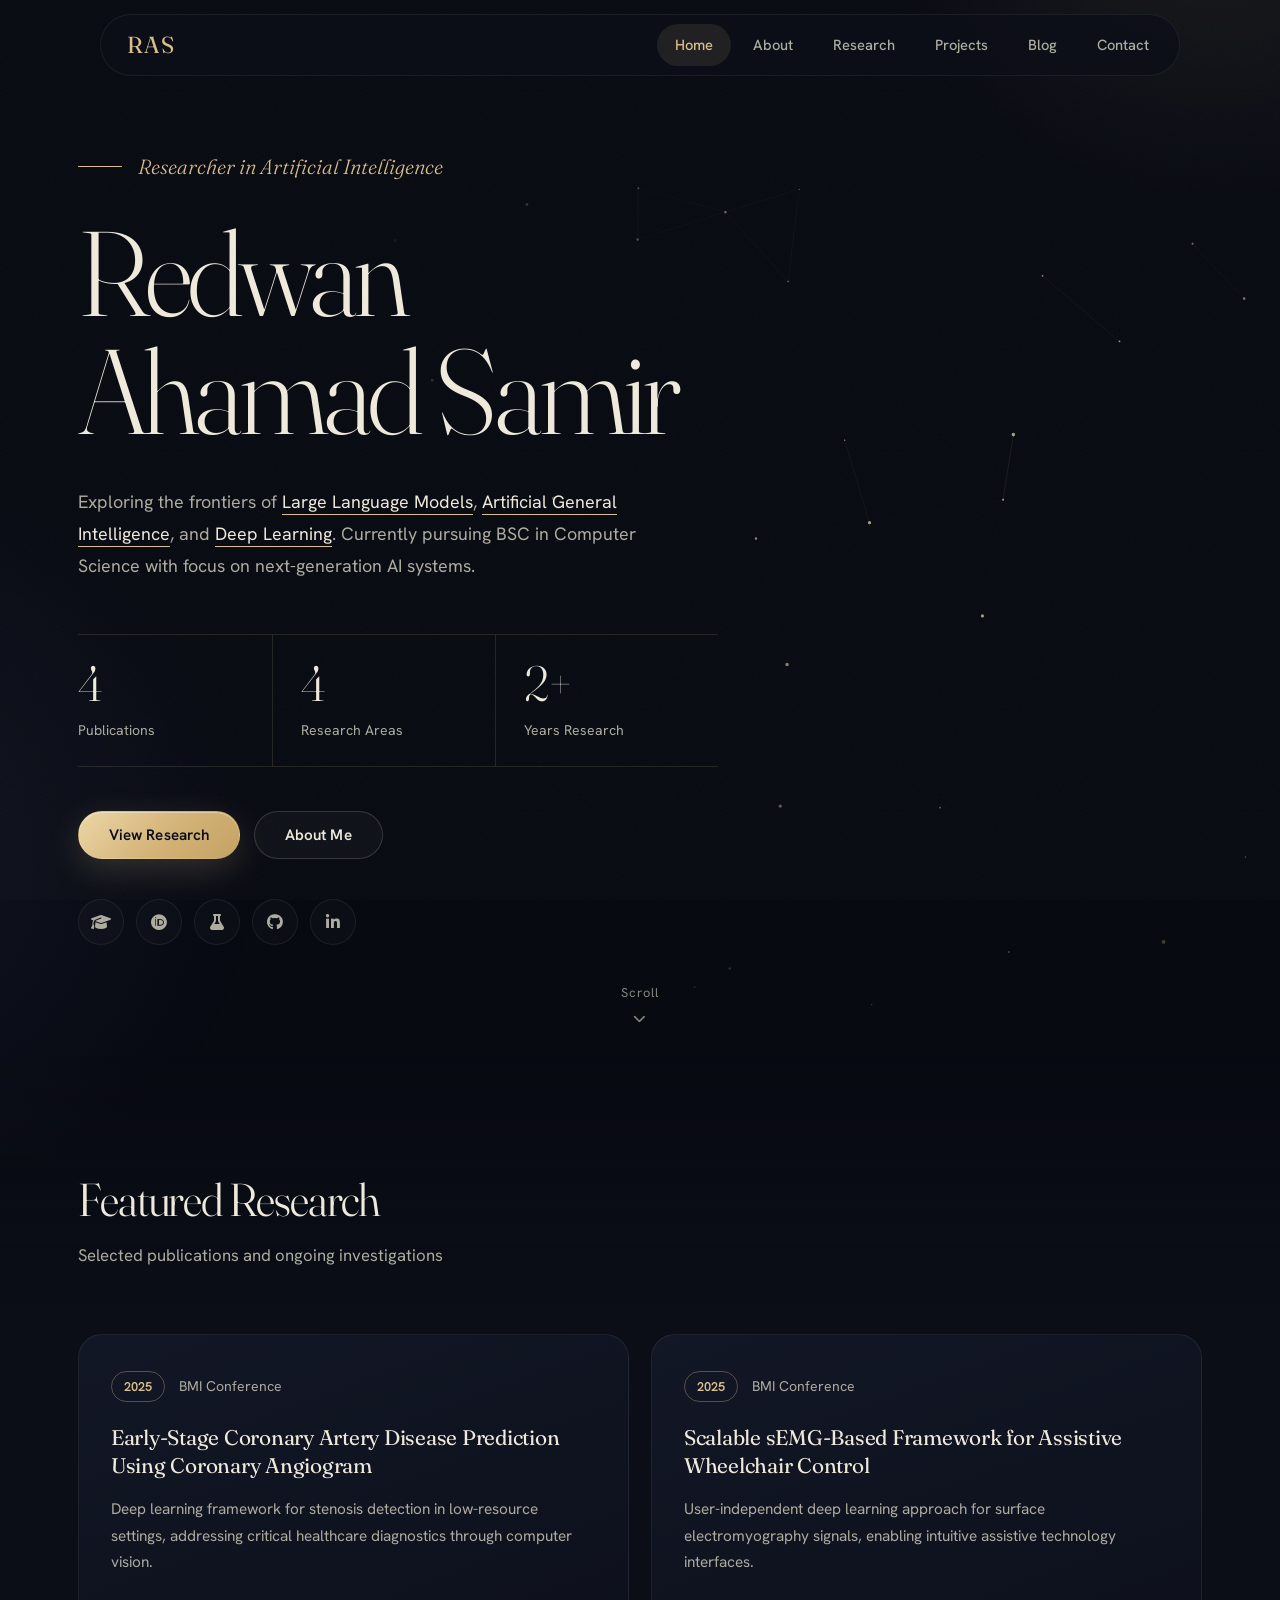
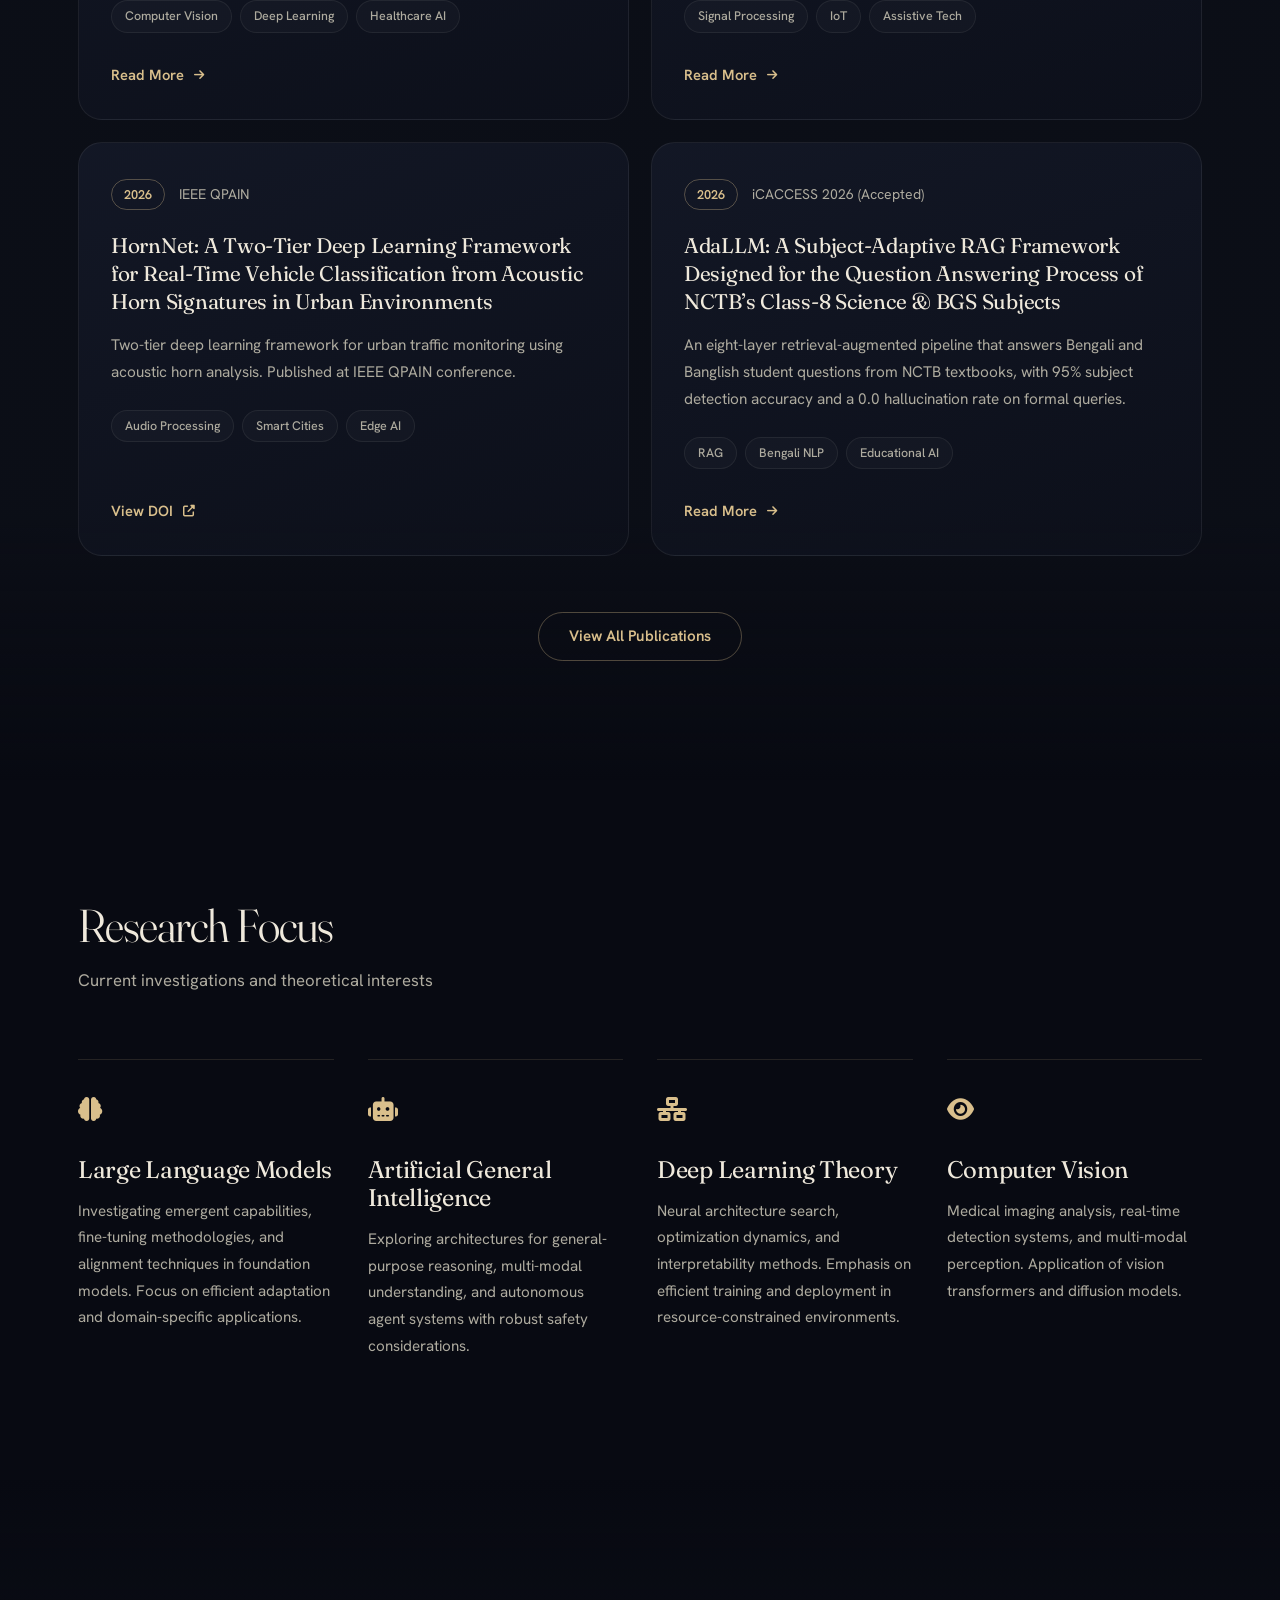
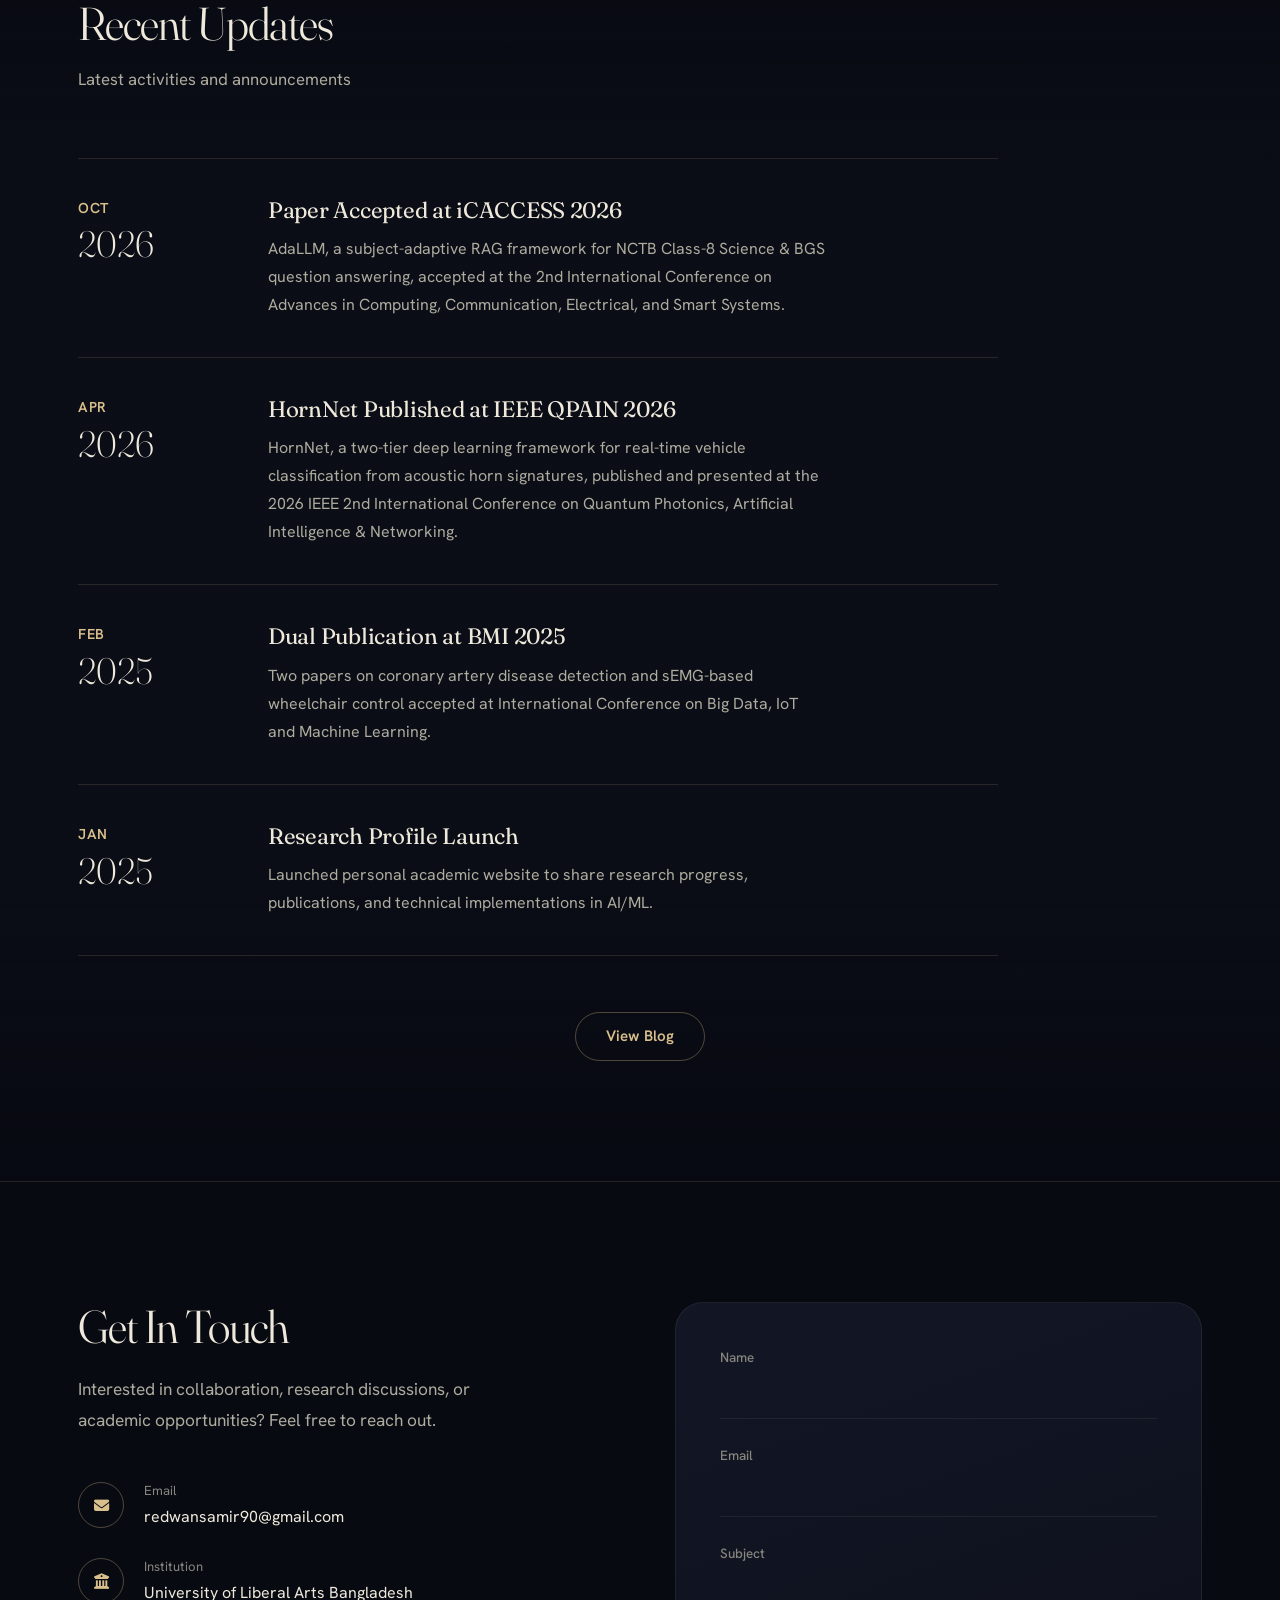
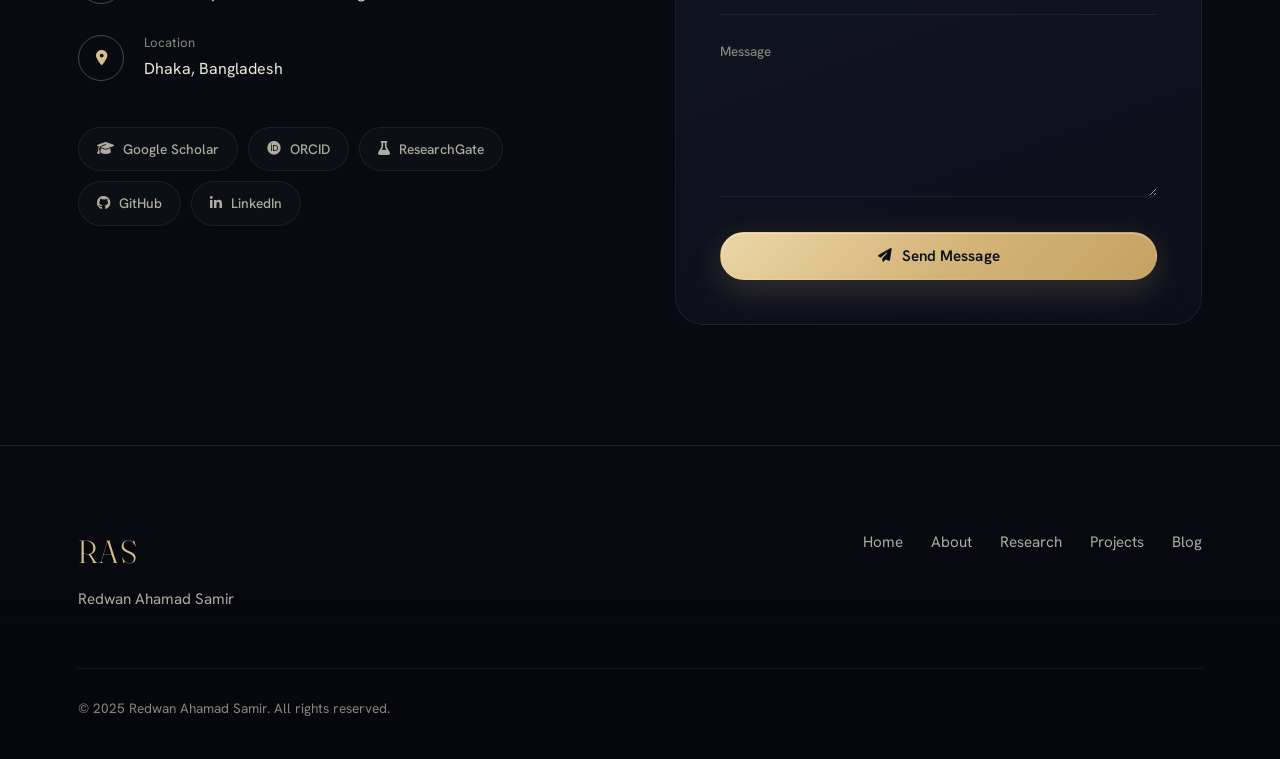
==== commit 10b6a61c: "ru" ====
--- a/index.html
+++ b/index.html
@@ -359,12 +359,12 @@
 
                 <div class="update-item">
                     <div class="update-date">
-                        <span class="date-month">MAR</span>
+                        <span class="date-month">APR</span>
                         <span class="date-day">2026</span>
                     </div>
                     <div class="update-content">
-                        <h4>Paper Accepted at IEEE QPAIN 2026</h4>
-                        <p>HornNet framework for acoustic vehicle classification accepted for presentation at 5th International Conference on Electrical, Computer & Telecommunication Engineering.</p>
+                        <h4>HornNet Published at IEEE QPAIN 2026</h4>
+                        <p>HornNet, a two-tier deep learning framework for real-time vehicle classification from acoustic horn signatures, published and presented at the 2026 IEEE 2nd International Conference on Quantum Photonics, Artificial Intelligence &amp; Networking.</p>
                     </div>
                 </div>
 
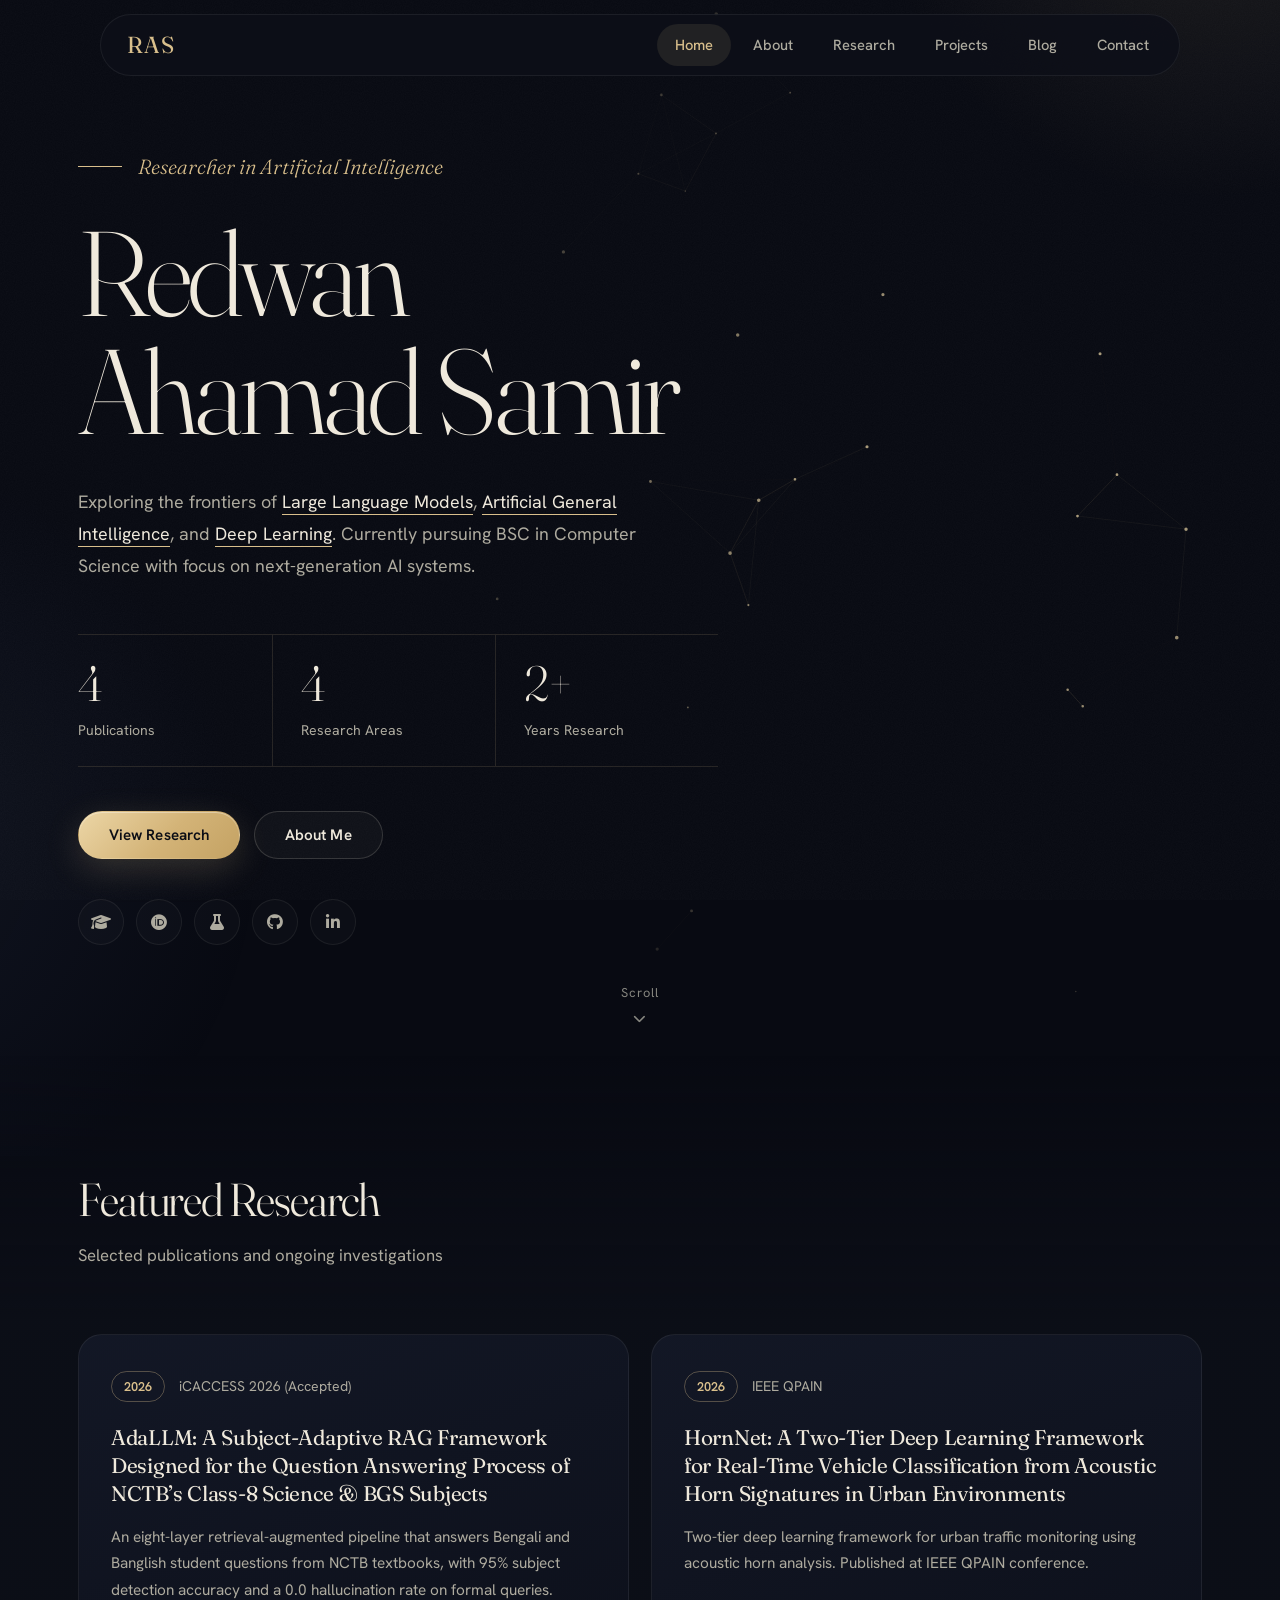
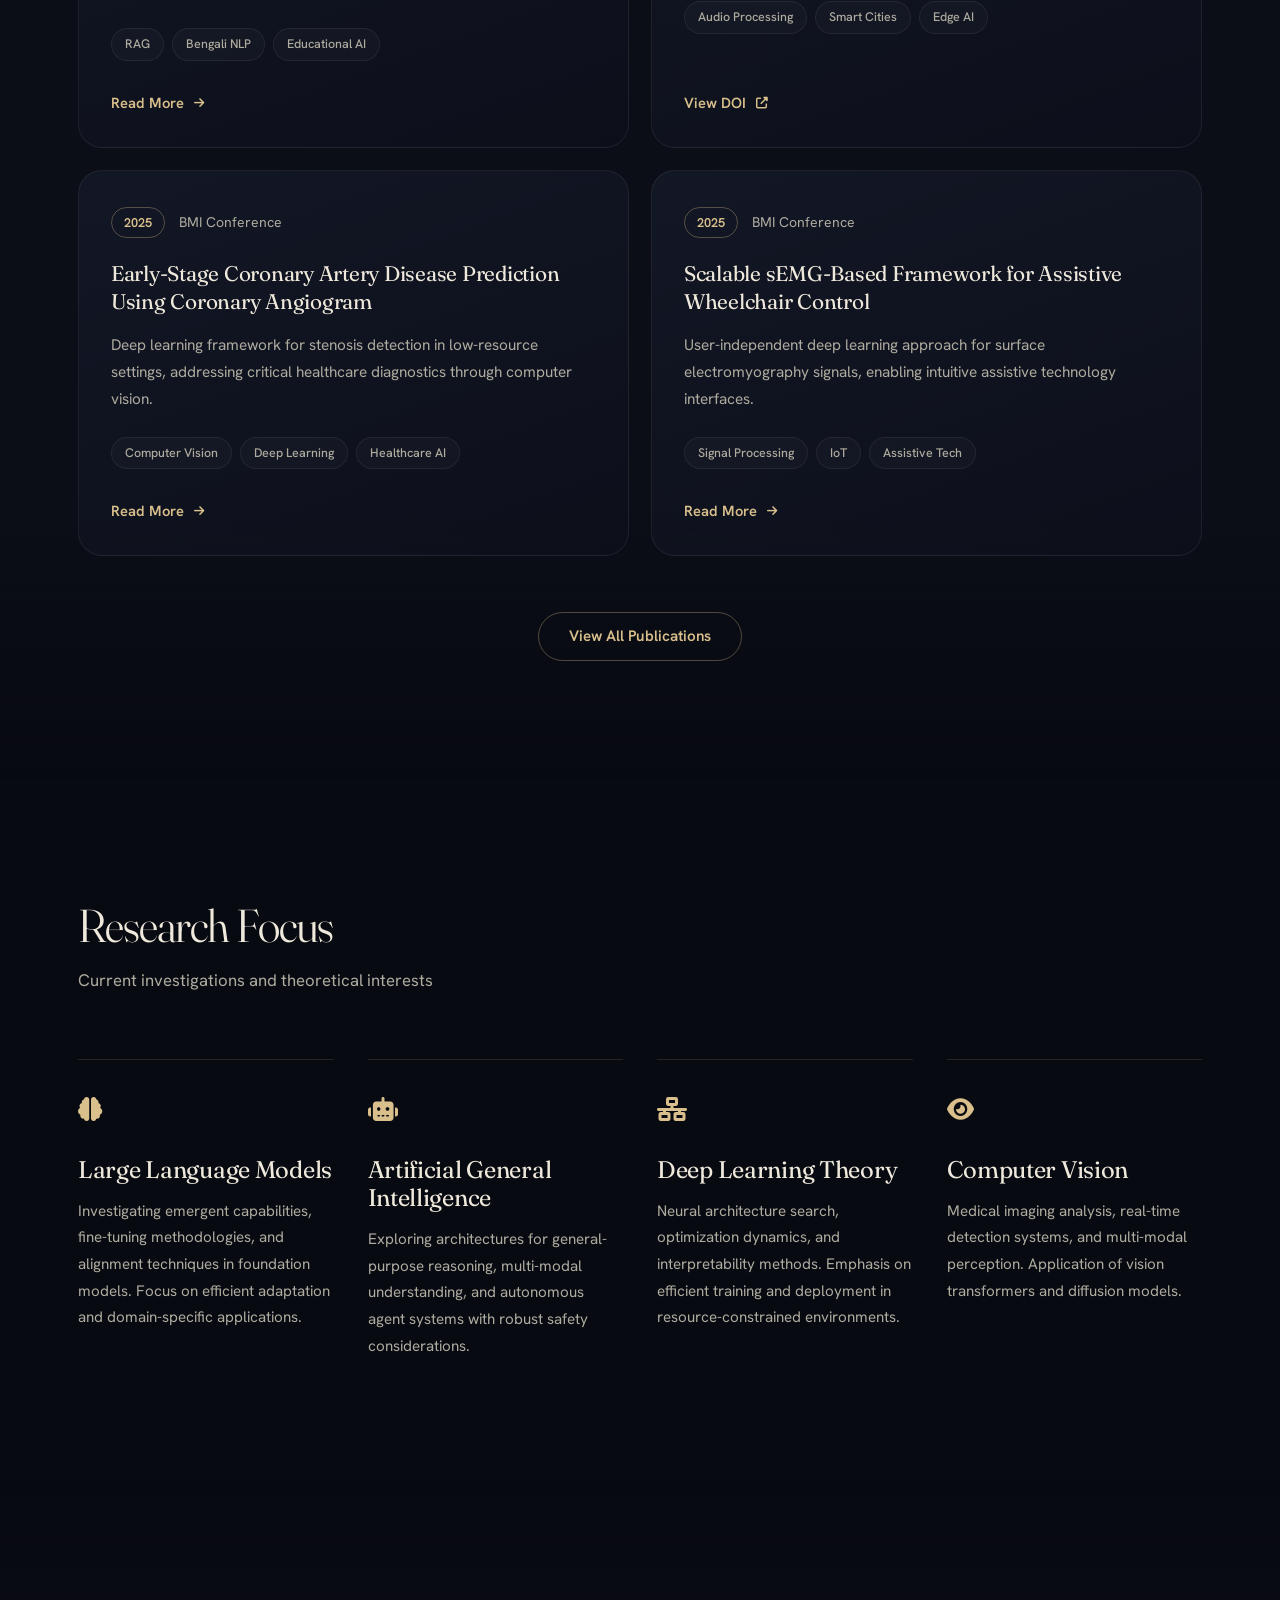
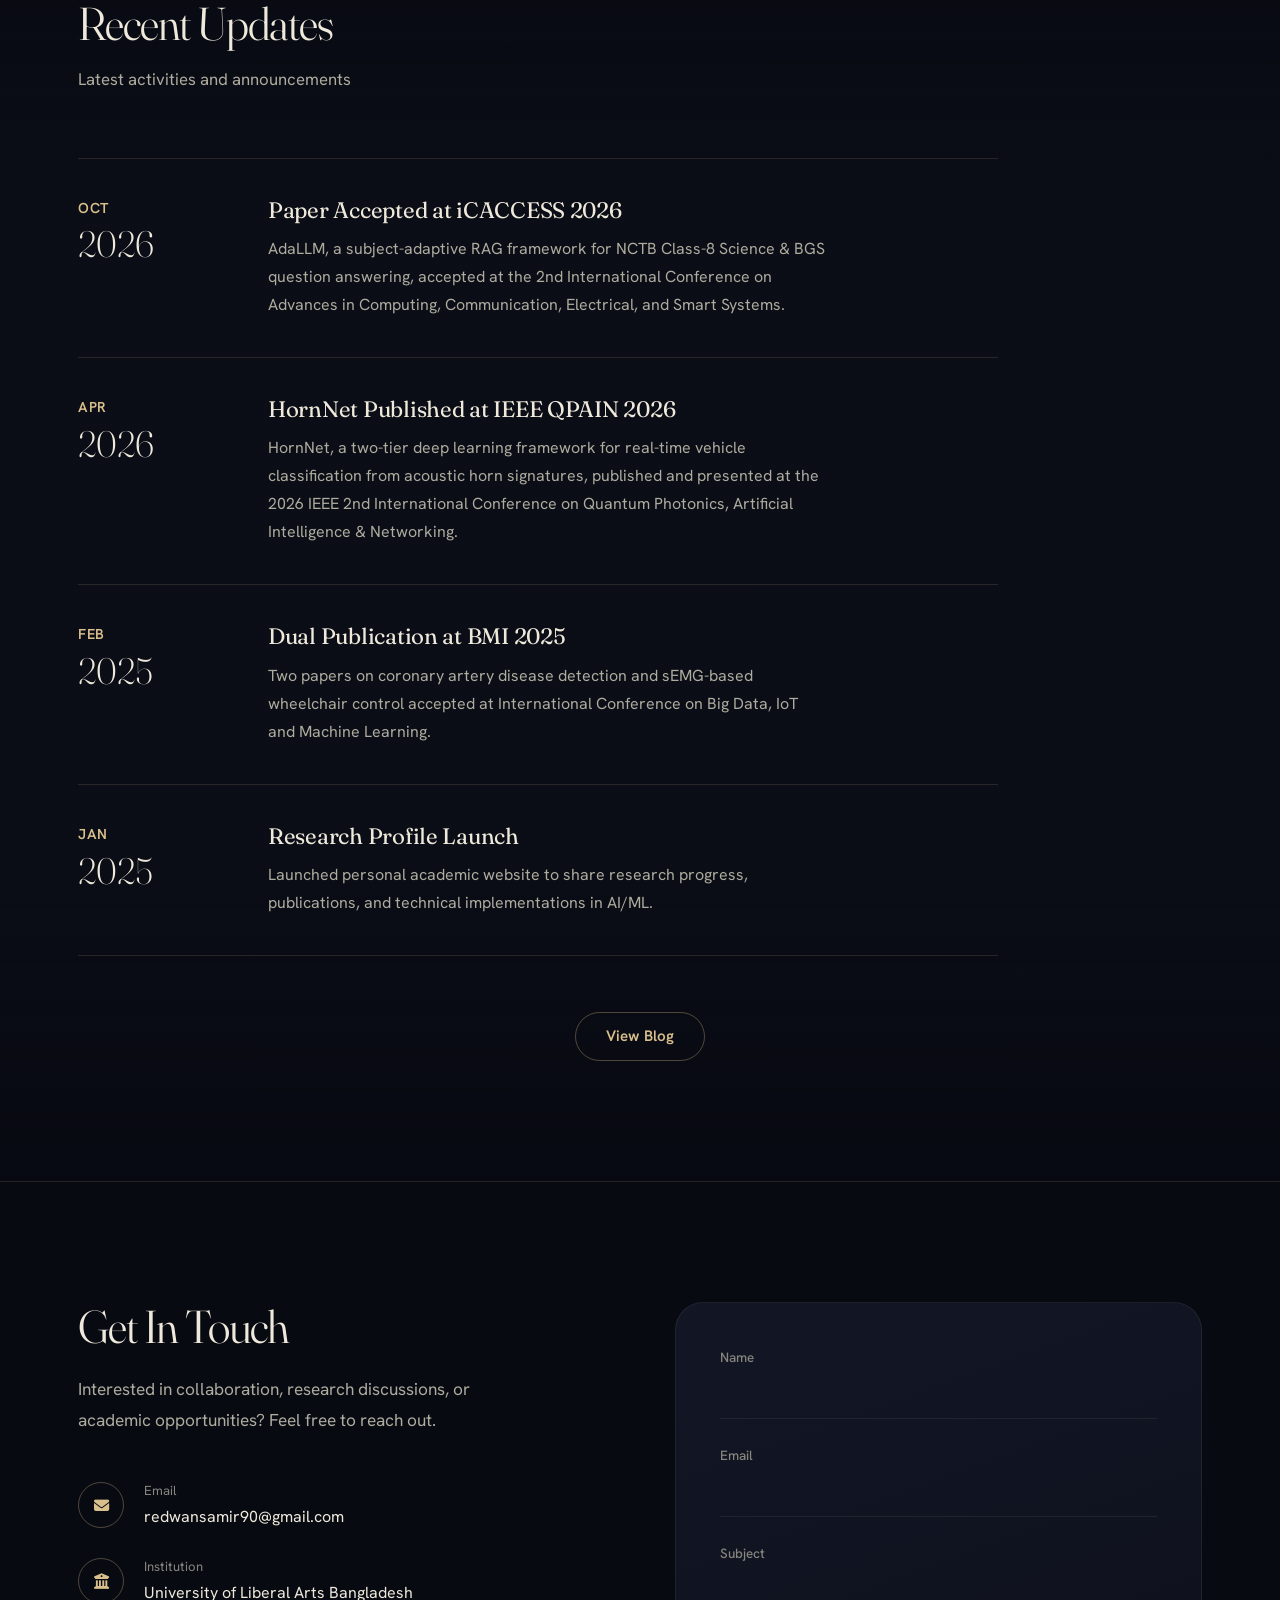
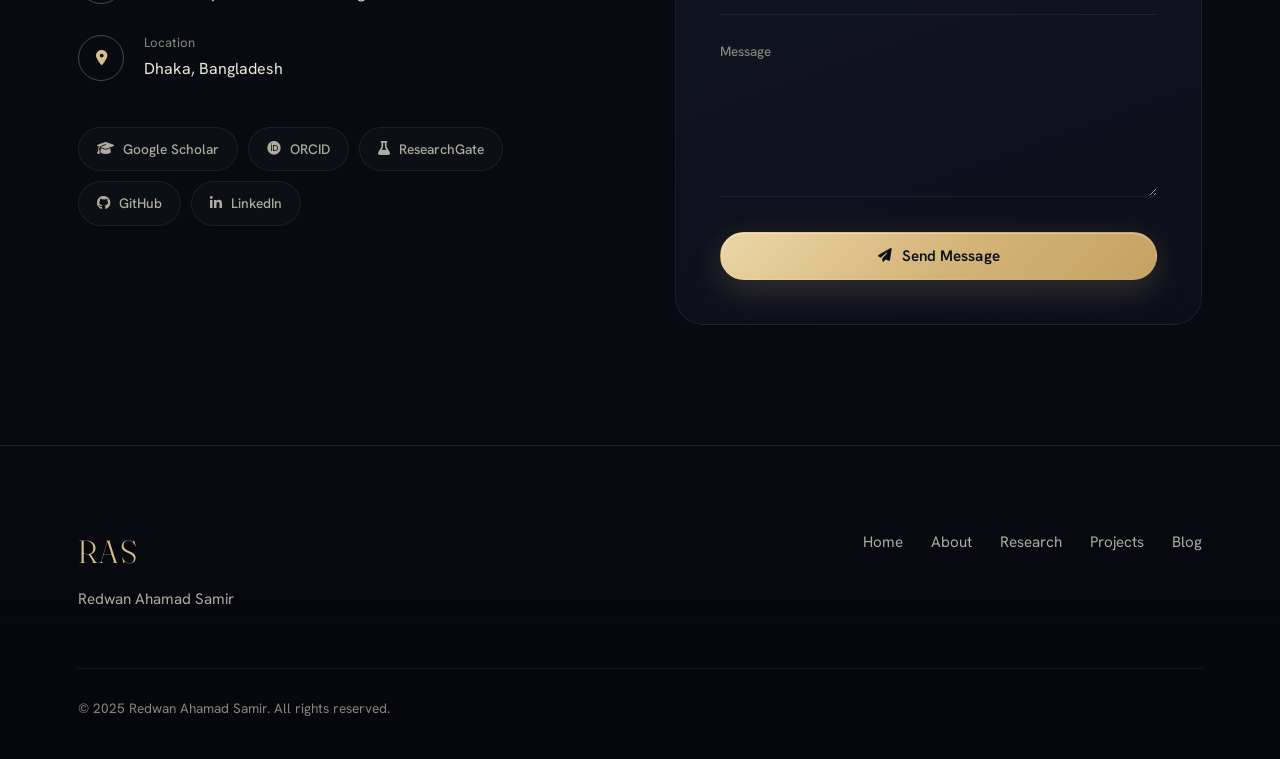
==== commit cecc3803: "few changes" ====
--- a/index.html
+++ b/index.html
@@ -209,64 +209,7 @@
             </div>
             
             <div class="featured-grid">
-                <!-- Publication 1 -->
-                <article class="featured-card">
-                    <div class="featured-meta">
-                        <span class="featured-year">2025</span>
-                        <span class="featured-venue">BMI Conference</span>
-                    </div>
-                    <h3 class="featured-title">Early-Stage Coronary Artery Disease Prediction Using Coronary Angiogram</h3>
-                    <p class="featured-excerpt">
-                        Deep learning framework for stenosis detection in low-resource settings, 
-                        addressing critical healthcare diagnostics through computer vision.
-                    </p>
-                    <div class="featured-tags">
-                        <span class="tag">Computer Vision</span>
-                        <span class="tag">Deep Learning</span>
-                        <span class="tag">Healthcare AI</span>
-                    </div>
-                    <a href="research.html#paper1" class="featured-link">Read More <i class="fas fa-arrow-right"></i></a>
-                </article>
-
-                <!-- Publication 2 -->
-                <article class="featured-card">
-                    <div class="featured-meta">
-                        <span class="featured-year">2025</span>
-                        <span class="featured-venue">BMI Conference</span>
-                    </div>
-                    <h3 class="featured-title">Scalable sEMG-Based Framework for Assistive Wheelchair Control</h3>
-                    <p class="featured-excerpt">
-                        User-independent deep learning approach for surface electromyography signals, 
-                        enabling intuitive assistive technology interfaces.
-                    </p>
-                    <div class="featured-tags">
-                        <span class="tag">Signal Processing</span>
-                        <span class="tag">IoT</span>
-                        <span class="tag">Assistive Tech</span>
-                    </div>
-                    <a href="research.html#paper2" class="featured-link">Read More <i class="fas fa-arrow-right"></i></a>
-                </article>
-
-                <!-- Publication 3 -->
-                <article class="featured-card">
-                    <div class="featured-meta">
-                        <span class="featured-year">2026</span>
-                        <span class="featured-venue">IEEE QPAIN</span>
-                    </div>
-                    <h3 class="featured-title">HornNet: A Two-Tier Deep Learning Framework for Real-Time Vehicle Classification from Acoustic Horn Signatures in Urban Environments</h3>
-                    <p class="featured-excerpt">
-                        Two-tier deep learning framework for urban traffic monitoring using acoustic horn analysis. 
-                        Published at IEEE QPAIN conference.
-                    </p>
-                    <div class="featured-tags">
-                        <span class="tag">Audio Processing</span>
-                        <span class="tag">Smart Cities</span>
-                        <span class="tag">Edge AI</span>
-                    </div>
-                    <a href="https://ieeexplore.ieee.org/document/11546447" target="_blank" class="featured-link">View DOI <i class="fas fa-external-link-alt"></i></a>
-                </article>
-
-                <!-- Publication 4 -->
+                <!-- Publication 4: AdaLLM (newest) -->
                 <article class="featured-card">
                     <div class="featured-meta">
                         <span class="featured-year">2026</span>
@@ -284,6 +227,63 @@
                         <span class="tag">Educational AI</span>
                     </div>
                     <a href="research.html#paper4" class="featured-link">Read More <i class="fas fa-arrow-right"></i></a>
+                </article>
+
+                <!-- Publication 3: HornNet -->
+                <article class="featured-card">
+                    <div class="featured-meta">
+                        <span class="featured-year">2026</span>
+                        <span class="featured-venue">IEEE QPAIN</span>
+                    </div>
+                    <h3 class="featured-title">HornNet: A Two-Tier Deep Learning Framework for Real-Time Vehicle Classification from Acoustic Horn Signatures in Urban Environments</h3>
+                    <p class="featured-excerpt">
+                        Two-tier deep learning framework for urban traffic monitoring using acoustic horn analysis.
+                        Published at IEEE QPAIN conference.
+                    </p>
+                    <div class="featured-tags">
+                        <span class="tag">Audio Processing</span>
+                        <span class="tag">Smart Cities</span>
+                        <span class="tag">Edge AI</span>
+                    </div>
+                    <a href="https://ieeexplore.ieee.org/document/11546447" target="_blank" class="featured-link">View DOI <i class="fas fa-external-link-alt"></i></a>
+                </article>
+
+                <!-- Publication 1: Coronary Artery Disease -->
+                <article class="featured-card">
+                    <div class="featured-meta">
+                        <span class="featured-year">2025</span>
+                        <span class="featured-venue">BMI Conference</span>
+                    </div>
+                    <h3 class="featured-title">Early-Stage Coronary Artery Disease Prediction Using Coronary Angiogram</h3>
+                    <p class="featured-excerpt">
+                        Deep learning framework for stenosis detection in low-resource settings,
+                        addressing critical healthcare diagnostics through computer vision.
+                    </p>
+                    <div class="featured-tags">
+                        <span class="tag">Computer Vision</span>
+                        <span class="tag">Deep Learning</span>
+                        <span class="tag">Healthcare AI</span>
+                    </div>
+                    <a href="research.html#paper1" class="featured-link">Read More <i class="fas fa-arrow-right"></i></a>
+                </article>
+
+                <!-- Publication 2: sEMG Wheelchair -->
+                <article class="featured-card">
+                    <div class="featured-meta">
+                        <span class="featured-year">2025</span>
+                        <span class="featured-venue">BMI Conference</span>
+                    </div>
+                    <h3 class="featured-title">Scalable sEMG-Based Framework for Assistive Wheelchair Control</h3>
+                    <p class="featured-excerpt">
+                        User-independent deep learning approach for surface electromyography signals,
+                        enabling intuitive assistive technology interfaces.
+                    </p>
+                    <div class="featured-tags">
+                        <span class="tag">Signal Processing</span>
+                        <span class="tag">IoT</span>
+                        <span class="tag">Assistive Tech</span>
+                    </div>
+                    <a href="research.html#paper2" class="featured-link">Read More <i class="fas fa-arrow-right"></i></a>
                 </article>
             </div>
 
--- a/css/styles.css
+++ b/css/styles.css
@@ -924,6 +924,11 @@
     gap: 40px 34px;
 }
 
+.overview-grid {
+    grid-template-columns: repeat(5, minmax(0, 1fr));
+    gap: 40px 26px;
+}
+
 .focus-card {
     padding-top: 30px;
     border-top: 1px solid var(--hair);
